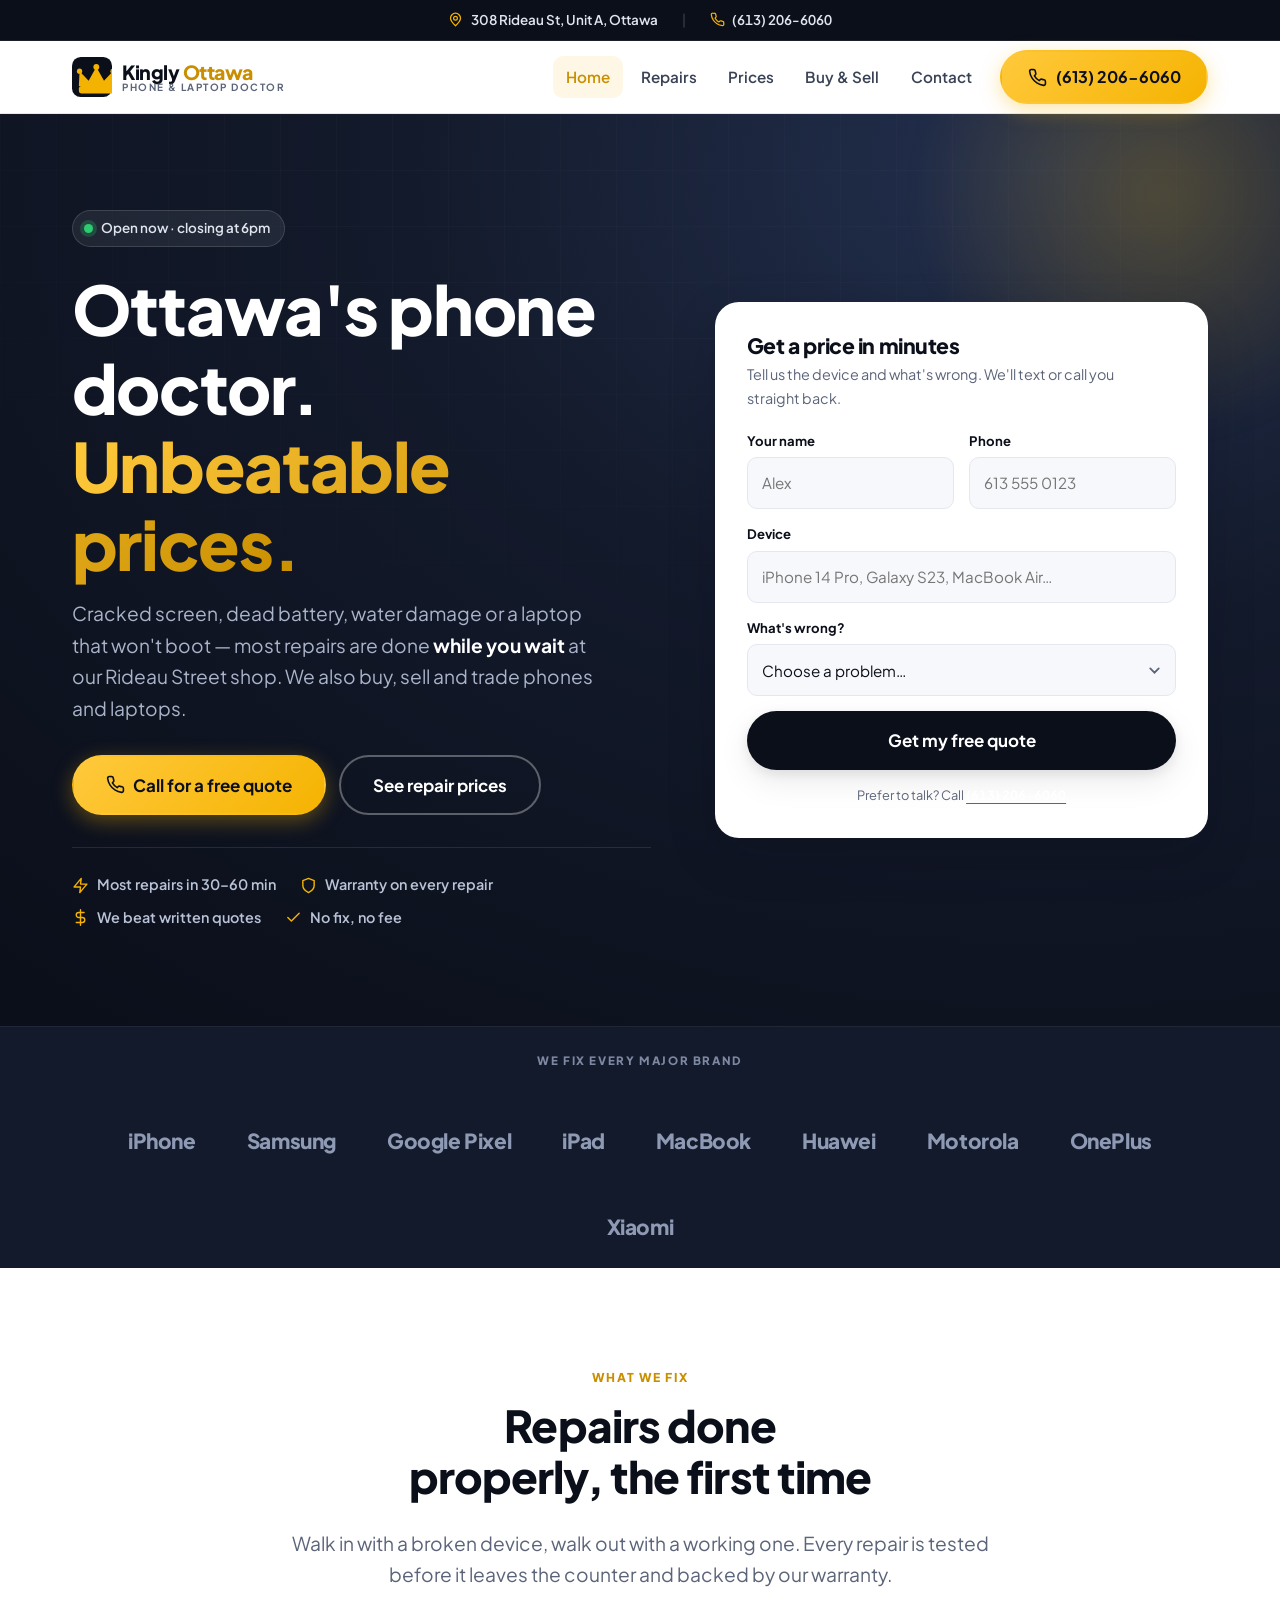
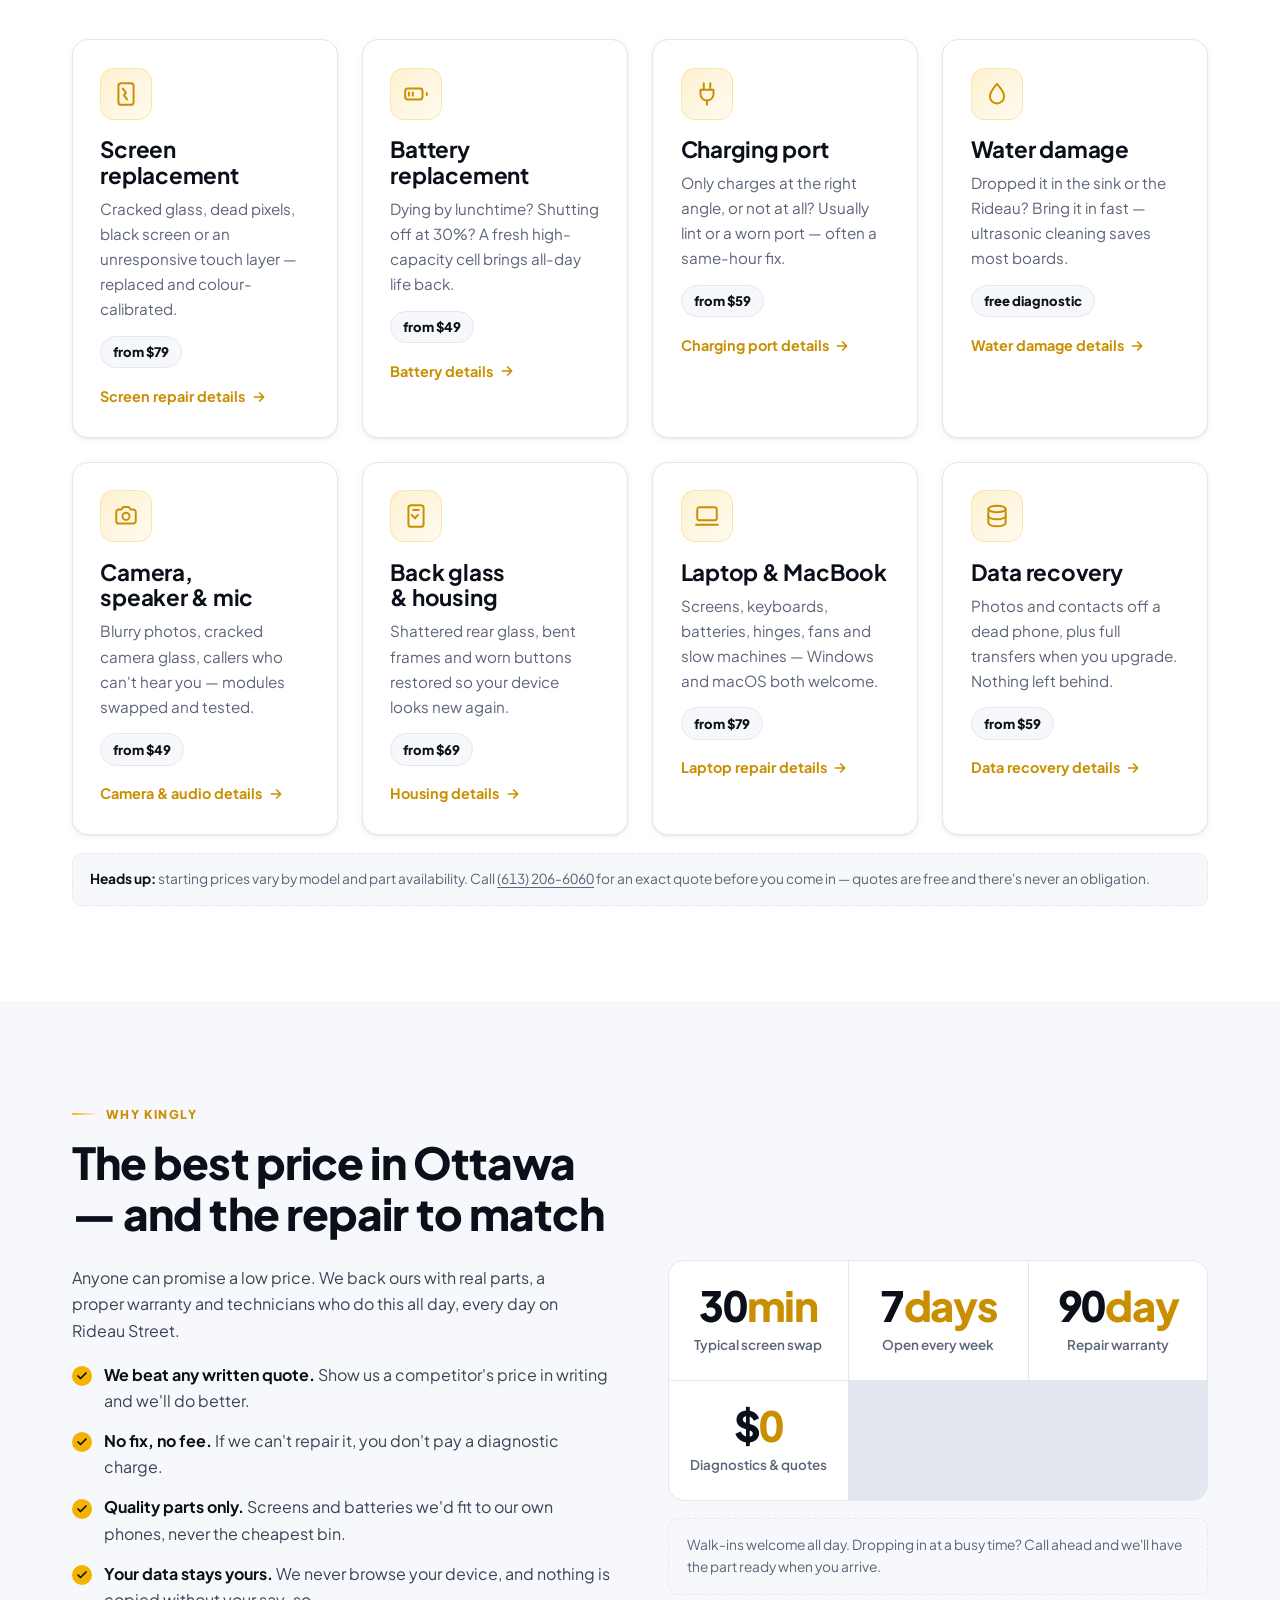
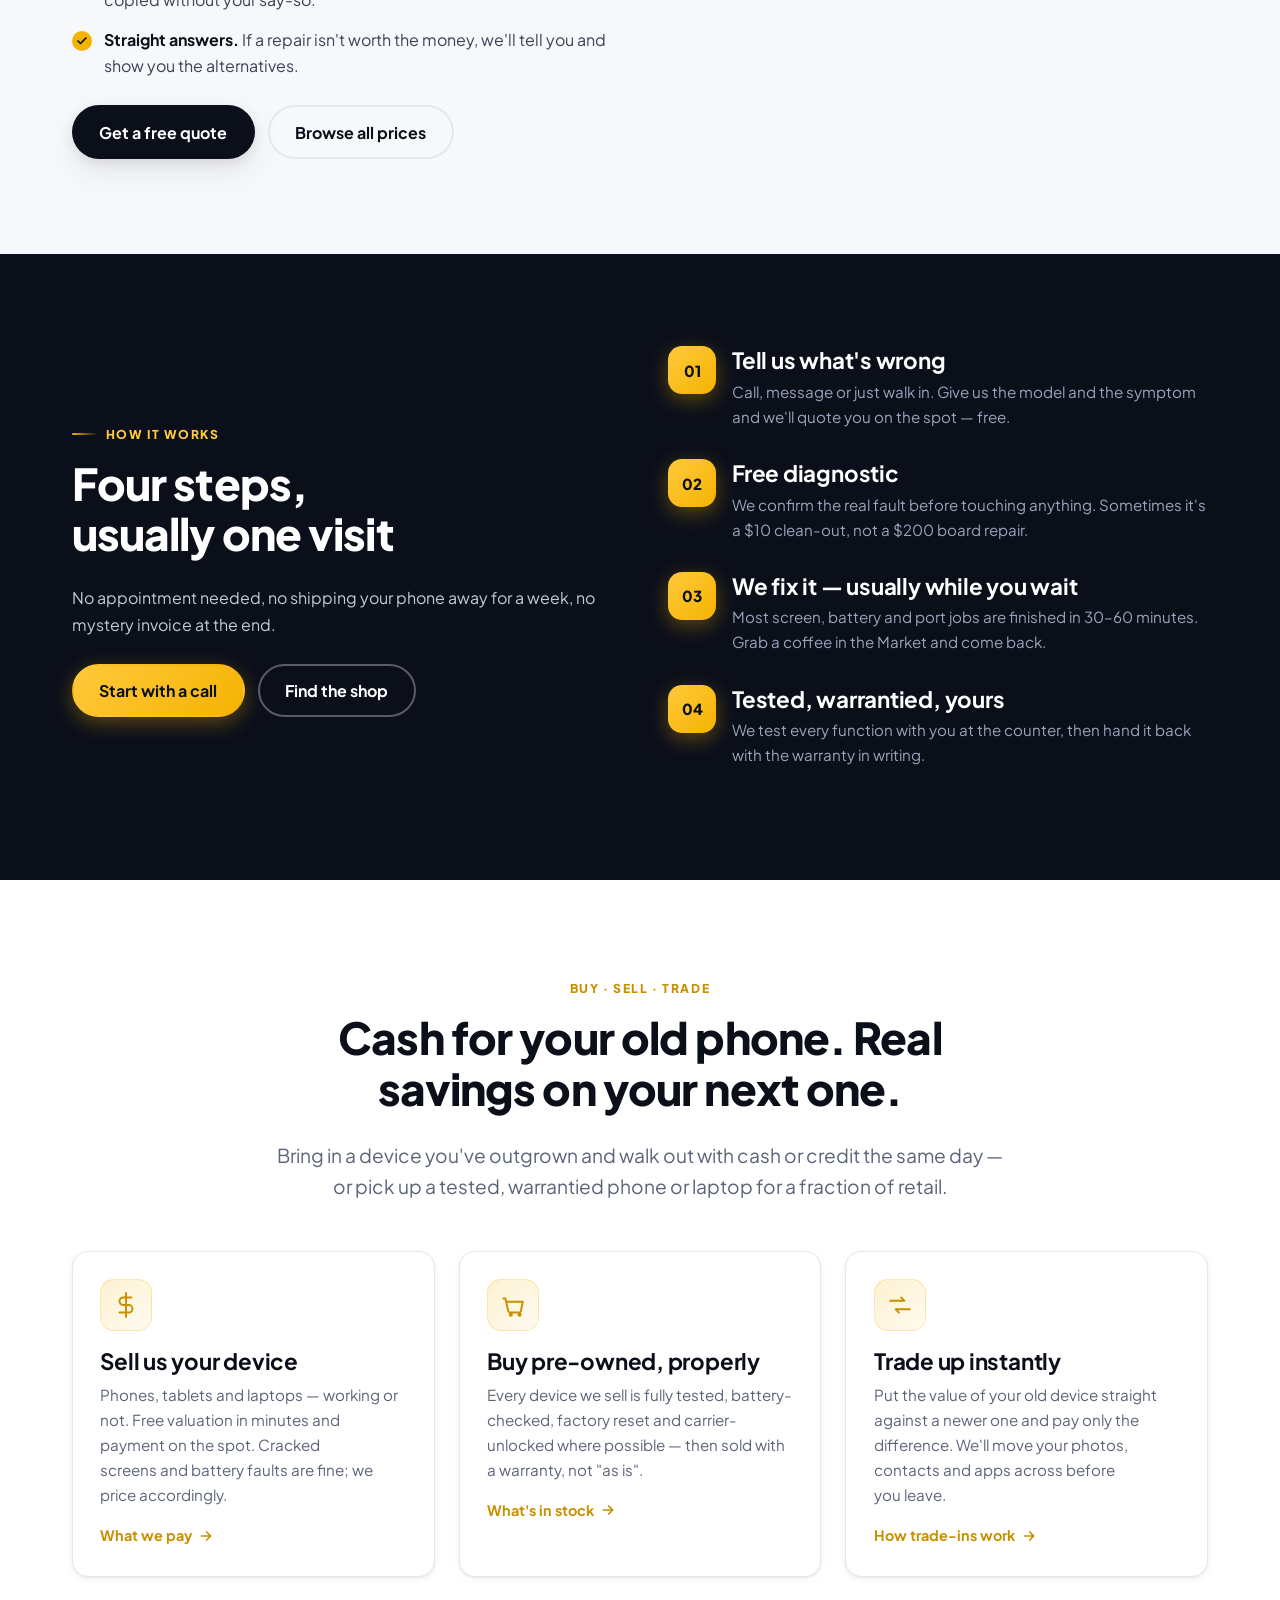
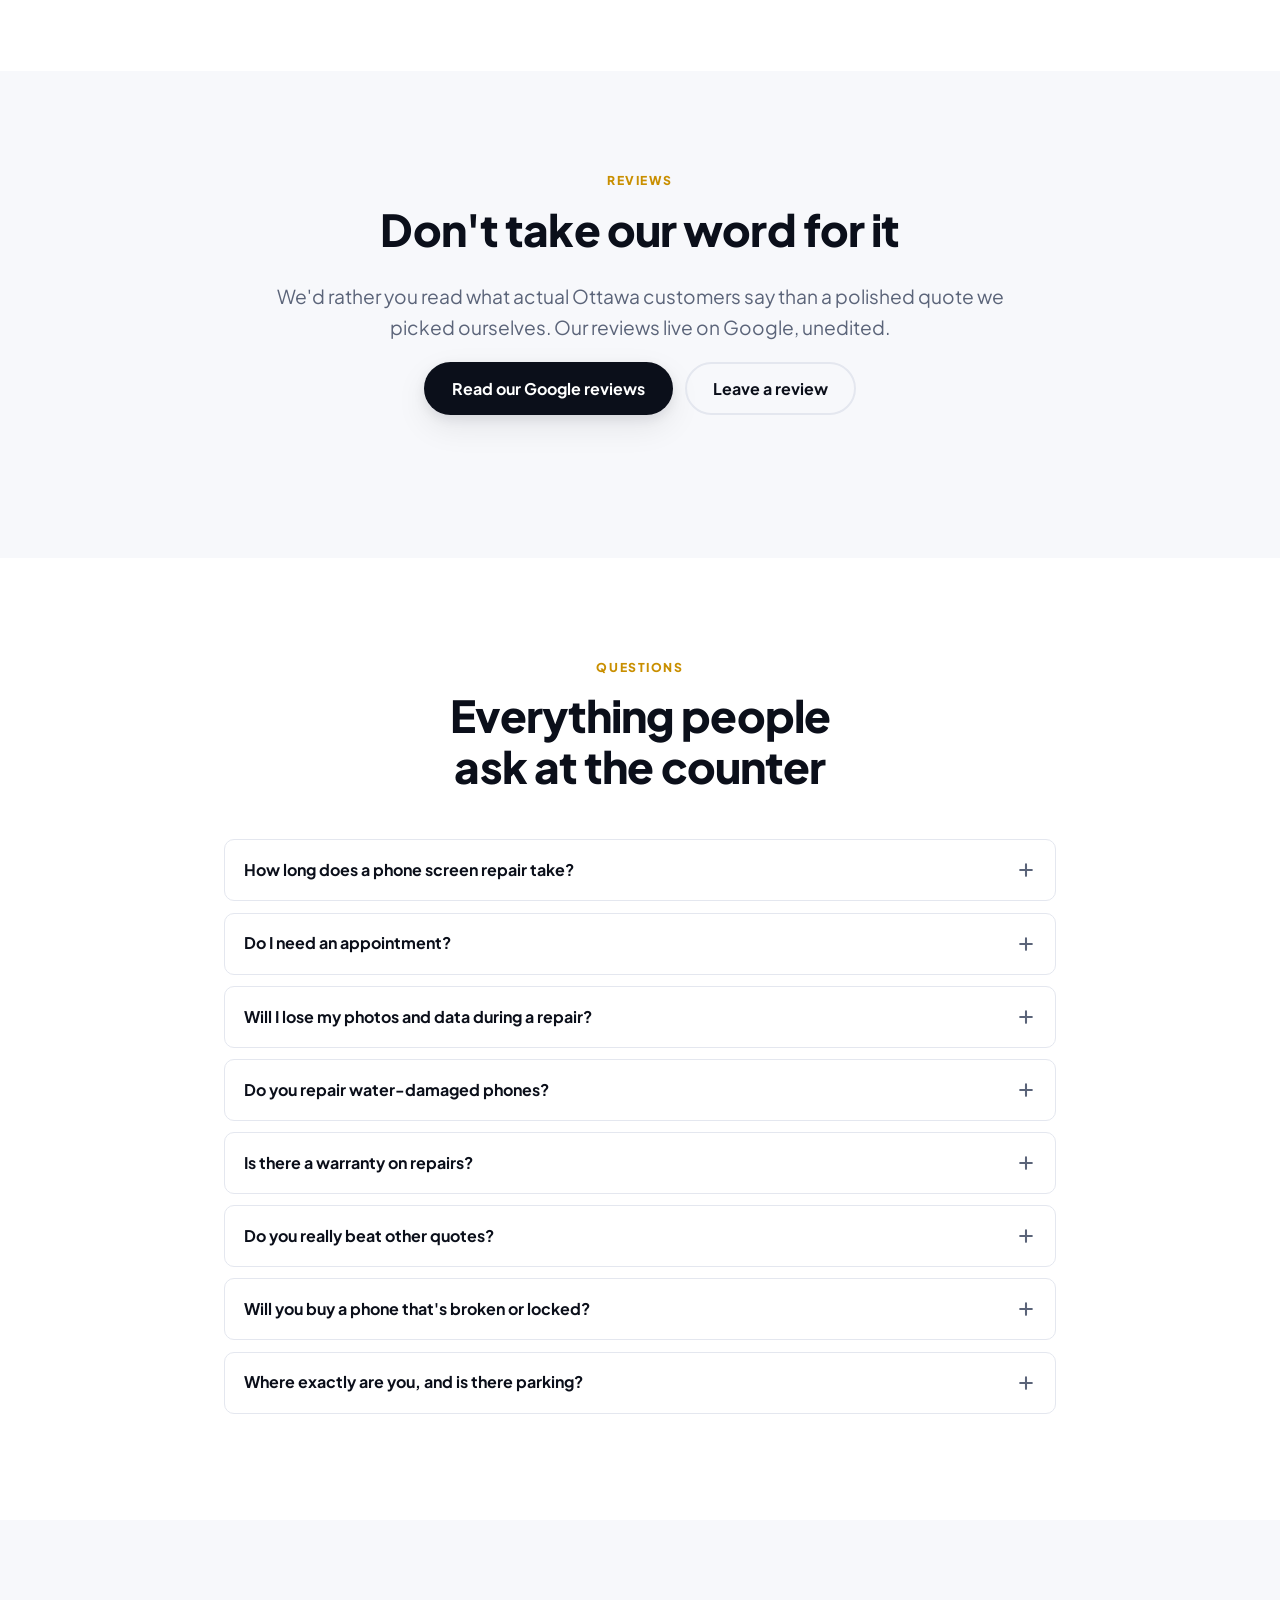
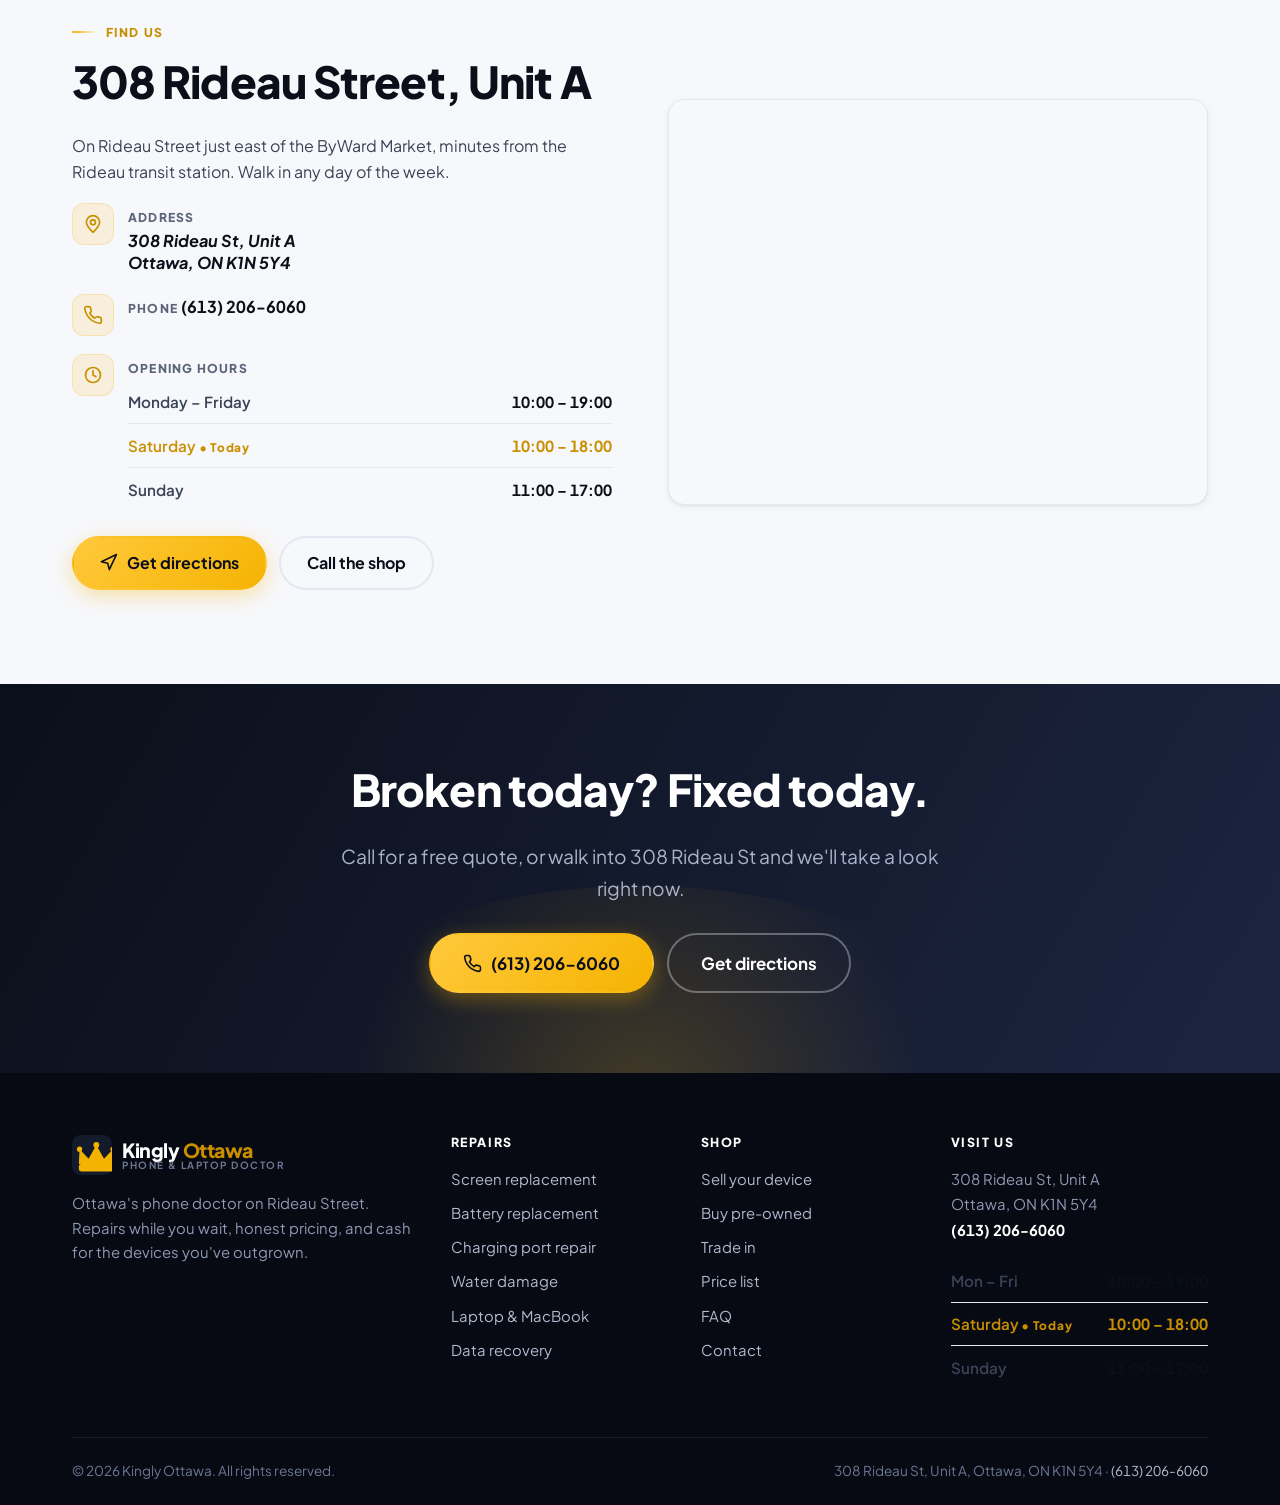
==== index.html @ 23a50e62 "Build Kingly Ottawa repair-shop website Static, mobile-first marketing site for the phone/laptop rep" ====
<!DOCTYPE html>
<html lang="en-CA">
<head>
<meta charset="utf-8">
<meta name="viewport" content="width=device-width, initial-scale=1, viewport-fit=cover">

<title>Phone Repair Ottawa | Kingly Ottawa — Rideau St Phone Doctor</title>
<meta name="description" content="Ottawa's phone doctor on Rideau St. Cracked screens, batteries, charging ports, water damage and laptop repair, most done while you wait. Call (613) 206-6060.">
<link rel="canonical" href="https://kinglyottawa.com/">

<meta name="theme-color" content="#0b0f1a">
<meta name="format-detection" content="telephone=yes">
<meta name="apple-mobile-web-app-title" content="Kingly">
<meta name="robots" content="index, follow, max-image-preview:large">

<!-- Local relevance signals -->
<meta name="geo.region" content="CA-ON">
<meta name="geo.placename" content="Ottawa">

<!-- Social sharing -->
<meta property="og:type" content="business.business">
<meta property="og:site_name" content="Kingly Ottawa">
<meta property="og:locale" content="en_CA">
<meta property="og:title" content="Kingly Ottawa — Phone &amp; Laptop Repair on Rideau St">
<meta property="og:description" content="Cracked screens, dead batteries, water damage and laptop repair — most done while you wait. We also buy, sell and trade. Call (613) 206-6060.">
<meta property="og:url" content="https://kinglyottawa.com/">
<meta property="og:image" content="https://kinglyottawa.com/assets/img/og-cover.jpg">
<meta property="og:image:width" content="1200">
<meta property="og:image:height" content="630">
<meta property="og:image:alt" content="Kingly Ottawa — phone, tablet and laptop repair at 308 Rideau St, Ottawa.">
<meta name="twitter:card" content="summary_large_image">
<meta name="twitter:title" content="Kingly Ottawa — Phone &amp; Laptop Repair on Rideau St">
<meta name="twitter:description" content="Cracked screens, batteries, water damage, laptop repair. Buy, sell and trade. Call (613) 206-6060.">
<meta name="twitter:image" content="https://kinglyottawa.com/assets/img/og-cover.jpg">

<!-- Icons -->
<link rel="icon" href="/favicon.ico" sizes="48x48">
<link rel="icon" href="/favicon.svg" type="image/svg+xml">
<link rel="apple-touch-icon" href="/assets/img/apple-touch-icon.png">
<link rel="manifest" href="/site.webmanifest">

<!-- Fonts: preconnect so the handshake overlaps HTML parsing -->
<link rel="preconnect" href="https://fonts.googleapis.com">
<link rel="preconnect" href="https://fonts.gstatic.com" crossorigin>
<link rel="stylesheet" href="https://fonts.googleapis.com/css2?family=Plus+Jakarta+Sans:wght@400;500;600;700;800&amp;display=swap">

<link rel="stylesheet" href="/assets/css/styles.css">
<script src="/assets/js/main.js" defer></script>

<!-- ==========================================================================
     Structured data. Google reads this to build the local "knowledge" panel,
     so the NAP (name / address / phone) here must match the footer, your
     Google Business Profile and every directory listing EXACTLY.
     ========================================================================== -->
<script type="application/ld+json">
{
  "@context": "https://schema.org",
  "@type": "MobilePhoneStore",
  "@id": "https://kinglyottawa.com/#business",
  "name": "Kingly Ottawa",
  "description": "Phone, tablet and laptop repair in Ottawa. Screen replacement, battery replacement, charging port repair, water damage treatment and data recovery. We also buy, sell and trade phones and laptops.",
  "url": "https://kinglyottawa.com/",
  "telephone": "+1-613-206-6060",
  "image": "https://kinglyottawa.com/assets/img/og-cover.jpg",
  "logo": "https://kinglyottawa.com/assets/img/icon-512.png",
  "priceRange": "$$",
  "currenciesAccepted": "CAD",
  "paymentAccepted": "Cash, Debit, Visa, Mastercard, American Express",
  "address": {
    "@type": "PostalAddress",
    "streetAddress": "308 Rideau Street, Unit A",
    "addressLocality": "Ottawa",
    "addressRegion": "ON",
    "postalCode": "K1N 5Y4",
    "addressCountry": "CA"
  },
  "geo": {
    "@type": "GeoCoordinates",
    "latitude": 45.4287,
    "longitude": -75.6857
  },
  "hasMap": "https://www.google.com/maps/search/?api=1&query=308+Rideau+St+A,+Ottawa,+ON+K1N+5Y4",
  "openingHoursSpecification": [
    { "@type": "OpeningHoursSpecification", "dayOfWeek": ["Monday","Tuesday","Wednesday","Thursday","Friday"], "opens": "10:00", "closes": "19:00" },
    { "@type": "OpeningHoursSpecification", "dayOfWeek": "Saturday", "opens": "10:00", "closes": "18:00" },
    { "@type": "OpeningHoursSpecification", "dayOfWeek": "Sunday", "opens": "11:00", "closes": "17:00" }
  ],
  "areaServed": [
    { "@type": "City", "name": "Ottawa" },
    { "@type": "City", "name": "Gatineau" },
    { "@type": "AdministrativeArea", "name": "National Capital Region" }
  ],
  "hasOfferCatalog": {
    "@type": "OfferCatalog",
    "name": "Repair services",
    "itemListElement": [
      { "@type": "Offer", "itemOffered": { "@type": "Service", "name": "Phone screen replacement" } },
      { "@type": "Offer", "itemOffered": { "@type": "Service", "name": "Phone battery replacement" } },
      { "@type": "Offer", "itemOffered": { "@type": "Service", "name": "Charging port repair" } },
      { "@type": "Offer", "itemOffered": { "@type": "Service", "name": "Water damage treatment" } },
      { "@type": "Offer", "itemOffered": { "@type": "Service", "name": "Laptop repair" } },
      { "@type": "Offer", "itemOffered": { "@type": "Service", "name": "Data recovery and transfer" } },
      { "@type": "Offer", "itemOffered": { "@type": "Service", "name": "Buy, sell and trade phones and laptops" } }
    ]
  }
}
</script>
<script type="application/ld+json">
{
  "@context": "https://schema.org",
  "@type": "WebSite",
  "@id": "https://kinglyottawa.com/#website",
  "url": "https://kinglyottawa.com/",
  "name": "Kingly Ottawa",
  "publisher": { "@id": "https://kinglyottawa.com/#business" },
  "inLanguage": "en-CA"
}
</script>
</head>

<body>
<a class="skip-link" href="#main">Skip to main content</a>

<!-- ============================ Top bar ============================ -->
<div class="topbar">
  <div class="wrap">
    <span class="topbar-item">
      <svg viewBox="0 0 24 24" fill="none" stroke="currentColor" stroke-width="2" stroke-linecap="round" stroke-linejoin="round" aria-hidden="true"><path d="M20 10c0 4.4-8 12-8 12s-8-7.6-8-12a8 8 0 0 1 16 0Z"/><circle cx="12" cy="10" r="3"/></svg>
      <a href="https://www.google.com/maps/search/?api=1&amp;query=308+Rideau+St+A,+Ottawa,+ON+K1N+5Y4" target="_blank" rel="noopener">308 Rideau St, Unit A, Ottawa</a>
    </span>
    <span class="topbar-sep" aria-hidden="true">|</span>
    <span class="topbar-item">
      <svg viewBox="0 0 24 24" fill="none" stroke="currentColor" stroke-width="2" stroke-linecap="round" stroke-linejoin="round" aria-hidden="true"><path d="M22 16.9v3a2 2 0 0 1-2.2 2 19.8 19.8 0 0 1-8.6-3.1 19.5 19.5 0 0 1-6-6A19.8 19.8 0 0 1 2.1 4.2 2 2 0 0 1 4.1 2h3a2 2 0 0 1 2 1.7c.1 1 .4 1.9.7 2.8a2 2 0 0 1-.5 2.1L8.1 9.9a16 16 0 0 0 6 6l1.3-1.2a2 2 0 0 1 2.1-.5c.9.3 1.8.6 2.8.7a2 2 0 0 1 1.7 2Z"/></svg>
      <a class="tel" href="tel:+16132066060">(613) 206-6060</a>
    </span>
  </div>
</div>

<!-- ============================ Header ============================ -->
<header class="header">
  <div class="wrap">
    <nav class="nav" aria-label="Main">
      <a class="brand" href="/">
        <svg class="brand-mark" viewBox="0 0 64 64" aria-hidden="true">
          <rect width="64" height="64" rx="14" fill="#0b0f1a"/>
          <g fill="#f5b301" transform="translate(11 16)">
            <path d="M0 30.4 1.1 6.7 15.6 21.9 27.9 0 40.2 21.9 54.7 6.7 55.8 30.4Z"/>
            <rect x="0" y="30.4" width="55.8" height="11.8" rx="3.8"/>
            <circle cx="1.1" cy="6.7" r="4.2"/><circle cx="27.9" cy="0" r="4.7"/><circle cx="54.7" cy="6.7" r="4.2"/>
          </g>
        </svg>
        <span class="brand-text">
          <span class="brand-name">Kingly <em>Ottawa</em></span>
          <span class="brand-sub">Phone &amp; Laptop Doctor</span>
        </span>
      </a>

      <div class="nav-links">
        <a href="/" aria-current="page">Home</a>
        <a href="/services">Repairs</a>
        <a href="/services#prices">Prices</a>
        <a href="/buy-sell">Buy &amp; Sell</a>
        <a href="/contact">Contact</a>
      </div>

      <div class="nav-cta">
        <a class="btn btn--gold" href="tel:+16132066060">
          <svg viewBox="0 0 24 24" fill="none" stroke="currentColor" stroke-width="2" stroke-linecap="round" stroke-linejoin="round" aria-hidden="true"><path d="M22 16.9v3a2 2 0 0 1-2.2 2 19.8 19.8 0 0 1-8.6-3.1 19.5 19.5 0 0 1-6-6A19.8 19.8 0 0 1 2.1 4.2 2 2 0 0 1 4.1 2h3a2 2 0 0 1 2 1.7c.1 1 .4 1.9.7 2.8a2 2 0 0 1-.5 2.1L8.1 9.9a16 16 0 0 0 6 6l1.3-1.2a2 2 0 0 1 2.1-.5c.9.3 1.8.6 2.8.7a2 2 0 0 1 1.7 2Z"/></svg>
          (613) 206-6060
        </a>
      </div>

      <button class="nav-toggle" type="button" aria-expanded="false" aria-controls="mobile-menu" aria-label="Open menu">
        <svg class="icon-open" viewBox="0 0 24 24" fill="none" stroke="currentColor" stroke-width="2" stroke-linecap="round" aria-hidden="true"><path d="M4 6h16M4 12h16M4 18h16"/></svg>
        <svg class="icon-close" viewBox="0 0 24 24" fill="none" stroke="currentColor" stroke-width="2" stroke-linecap="round" aria-hidden="true"><path d="M18 6 6 18M6 6l12 12"/></svg>
      </button>
    </nav>
  </div>

  <div class="mobile-menu" id="mobile-menu">
    <a class="m-link" href="/" aria-current="page">Home</a>
    <a class="m-link" href="/services">Repairs</a>
    <a class="m-link" href="/services#prices">Prices</a>
    <a class="m-link" href="/buy-sell">Buy &amp; Sell</a>
    <a class="m-link" href="/contact">Contact</a>
    <a class="btn btn--gold btn--block" href="tel:+16132066060">
      <svg viewBox="0 0 24 24" fill="none" stroke="currentColor" stroke-width="2" stroke-linecap="round" stroke-linejoin="round" aria-hidden="true"><path d="M22 16.9v3a2 2 0 0 1-2.2 2 19.8 19.8 0 0 1-8.6-3.1 19.5 19.5 0 0 1-6-6A19.8 19.8 0 0 1 2.1 4.2 2 2 0 0 1 4.1 2h3a2 2 0 0 1 2 1.7c.1 1 .4 1.9.7 2.8a2 2 0 0 1-.5 2.1L8.1 9.9a16 16 0 0 0 6 6l1.3-1.2a2 2 0 0 1 2.1-.5c.9.3 1.8.6 2.8.7a2 2 0 0 1 1.7 2Z"/></svg>
      Call (613) 206-6060
    </a>
  </div>
</header>

<main id="main">

<!-- ============================ Hero ============================ -->
<section class="hero">
  <div class="wrap hero-grid">
    <div>
      <p class="badge-open" data-open-status>
        <span class="dot" aria-hidden="true"></span>
        <span class="status-text">Open 7 days &middot; 308 Rideau St</span>
      </p>

      <h1>Ottawa's phone doctor.<br><span class="accent">Unbeatable prices.</span></h1>

      <p class="hero-lead">
        Cracked screen, dead battery, water damage or a laptop that won't boot &mdash;
        most repairs are done <strong>while you wait</strong> at our Rideau Street shop.
        We also buy, sell and trade phones and laptops.
      </p>

      <div class="btn-row">
        <a class="btn btn--gold btn--lg" href="tel:+16132066060">
          <svg viewBox="0 0 24 24" fill="none" stroke="currentColor" stroke-width="2" stroke-linecap="round" stroke-linejoin="round" aria-hidden="true"><path d="M22 16.9v3a2 2 0 0 1-2.2 2 19.8 19.8 0 0 1-8.6-3.1 19.5 19.5 0 0 1-6-6A19.8 19.8 0 0 1 2.1 4.2 2 2 0 0 1 4.1 2h3a2 2 0 0 1 2 1.7c.1 1 .4 1.9.7 2.8a2 2 0 0 1-.5 2.1L8.1 9.9a16 16 0 0 0 6 6l1.3-1.2a2 2 0 0 1 2.1-.5c.9.3 1.8.6 2.8.7a2 2 0 0 1 1.7 2Z"/></svg>
          Call for a free quote
        </a>
        <a class="btn btn--ghost btn--lg" href="/services#prices">See repair prices</a>
      </div>

      <ul class="hero-trust">
        <li><svg viewBox="0 0 24 24" fill="none" stroke="currentColor" stroke-width="2" stroke-linecap="round" stroke-linejoin="round" aria-hidden="true"><path d="M13 2 3 14h9l-1 8 10-12h-9l1-8Z"/></svg>Most repairs in 30&ndash;60 min</li>
        <li><svg viewBox="0 0 24 24" fill="none" stroke="currentColor" stroke-width="2" stroke-linecap="round" stroke-linejoin="round" aria-hidden="true"><path d="M12 22s8-4 8-10V5l-8-3-8 3v7c0 6 8 10 8 10Z"/></svg>Warranty on every repair</li>
        <li><svg viewBox="0 0 24 24" fill="none" stroke="currentColor" stroke-width="2" stroke-linecap="round" stroke-linejoin="round" aria-hidden="true"><path d="M12 1v22M17 5H9.5a3.5 3.5 0 0 0 0 7h5a3.5 3.5 0 0 1 0 7H6"/></svg>We beat written quotes</li>
        <li><svg viewBox="0 0 24 24" fill="none" stroke="currentColor" stroke-width="2" stroke-linecap="round" stroke-linejoin="round" aria-hidden="true"><path d="M20 6 9 17l-5-5"/></svg>No fix, no fee</li>
      </ul>
    </div>

    <!-- Quote form. Secondary to the phone CTA on purpose: most visitors
         with a broken phone want to call, not type. -->
    <div class="quote-card">
      <h2>Get a price in minutes</h2>
      <p class="qc-sub">Tell us the device and what's wrong. We'll text or call you straight back.</p>

      <form data-ajax action="https://formspree.io/f/YOUR_FORM_ID" method="post">
        <div class="field-row">
          <div class="field">
            <label for="q-name">Your name</label>
            <input id="q-name" name="name" type="text" autocomplete="name" required placeholder="Alex">
          </div>
          <div class="field">
            <label for="q-phone">Phone</label>
            <input id="q-phone" name="phone" type="tel" autocomplete="tel" inputmode="tel" required placeholder="613 555 0123">
          </div>
        </div>

        <div class="field">
          <label for="q-device">Device</label>
          <input id="q-device" name="device" type="text" required placeholder="iPhone 14 Pro, Galaxy S23, MacBook Air…">
        </div>

        <div class="field">
          <label for="q-issue">What's wrong?</label>
          <select id="q-issue" name="issue" required>
            <option value="">Choose a problem…</option>
            <option>Cracked or broken screen</option>
            <option>Battery drains fast / won't hold charge</option>
            <option>Won't charge / loose charging port</option>
            <option>Water or liquid damage</option>
            <option>Camera, speaker or microphone</option>
            <option>Back glass or housing</option>
            <option>Laptop repair</option>
            <option>Data recovery or transfer</option>
            <option>I want to sell or trade a device</option>
            <option>Something else</option>
          </select>
        </div>

        <button class="btn btn--ink btn--block btn--lg" type="submit">Get my free quote</button>
        <p class="form-status" role="status" aria-live="polite"></p>
        <p class="form-note">Prefer to talk? Call <a class="tel" href="tel:+16132066060"><strong>(613)&nbsp;206-6060</strong></a></p>
      </form>
    </div>
  </div>
</section>

<!-- ============================ Brands ============================ -->
<section class="brands" aria-label="Brands we repair">
  <div class="wrap brands-inner">
    <span class="brands-label">We fix every major brand</span>
    <span class="b-item">iPhone</span>
    <span class="b-item">Samsung</span>
    <span class="b-item">Google Pixel</span>
    <span class="b-item">iPad</span>
    <span class="b-item">MacBook</span>
    <span class="b-item">Huawei</span>
    <span class="b-item">Motorola</span>
    <span class="b-item">OnePlus</span>
    <span class="b-item">Xiaomi</span>
  </div>
</section>

<!-- ============================ Services ============================ -->
<!-- ==========================================================================
     ⚠️  PLACEHOLDER PRICES — READ BEFORE YOU GO LIVE
     Every "from $…" figure below is a stand-in so you can see the layout.
     Replace each one with your real starting price, or delete the
     <span class="card-price"> element entirely if you'd rather quote by phone.
     The same applies to the full price table on /services.
     ========================================================================== -->
<section class="section" id="services">
  <div class="wrap">
    <div class="sec-head sec-head--center">
      <span class="eyebrow">What we fix</span>
      <h2>Repairs done properly, the first time</h2>
      <p>Walk in with a broken device, walk out with a working one. Every repair is
         tested before it leaves the counter and backed by our warranty.</p>
    </div>

    <div class="grid grid--4">
      <article class="card card--link reveal">
        <span class="card-icon"><svg viewBox="0 0 24 24" fill="none" stroke="currentColor" stroke-width="1.8" stroke-linecap="round" stroke-linejoin="round" aria-hidden="true"><rect x="5" y="2" width="14" height="20" rx="2.5"/><path d="m9 7 3 4-2 2 3 4"/></svg></span>
        <h3>Screen replacement</h3>
        <p>Cracked glass, dead pixels, black screen or an unresponsive touch layer &mdash; replaced and colour-calibrated.</p>
        <p><span class="card-price">from $79</span></p>
        <a class="card-link stretch" href="/services#screens">Screen repair details
          <svg viewBox="0 0 24 24" fill="none" stroke="currentColor" stroke-width="2.5" stroke-linecap="round" stroke-linejoin="round" aria-hidden="true"><path d="M5 12h14M13 6l6 6-6 6"/></svg></a>
      </article>

      <article class="card card--link reveal">
        <span class="card-icon"><svg viewBox="0 0 24 24" fill="none" stroke="currentColor" stroke-width="1.8" stroke-linecap="round" stroke-linejoin="round" aria-hidden="true"><rect x="2" y="7" width="16" height="10" rx="2.5"/><path d="M22 11v2"/><path d="M5.5 10.5v3M9 10.5v3"/></svg></span>
        <h3>Battery replacement</h3>
        <p>Dying by lunchtime? Shutting off at 30%? A fresh high-capacity cell brings all-day life back.</p>
        <p><span class="card-price">from $49</span></p>
        <a class="card-link stretch" href="/services#battery">Battery details
          <svg viewBox="0 0 24 24" fill="none" stroke="currentColor" stroke-width="2.5" stroke-linecap="round" stroke-linejoin="round" aria-hidden="true"><path d="M5 12h14M13 6l6 6-6 6"/></svg></a>
      </article>

      <article class="card card--link reveal">
        <span class="card-icon"><svg viewBox="0 0 24 24" fill="none" stroke="currentColor" stroke-width="1.8" stroke-linecap="round" stroke-linejoin="round" aria-hidden="true"><path d="M9 2v6M15 2v6"/><path d="M6 8h12v4a6 6 0 0 1-12 0Z"/><path d="M12 18v4"/></svg></span>
        <h3>Charging port</h3>
        <p>Only charges at the right angle, or not at all? Usually lint or a worn port &mdash; often a same-hour fix.</p>
        <p><span class="card-price">from $59</span></p>
        <a class="card-link stretch" href="/services#port">Charging port details
          <svg viewBox="0 0 24 24" fill="none" stroke="currentColor" stroke-width="2.5" stroke-linecap="round" stroke-linejoin="round" aria-hidden="true"><path d="M5 12h14M13 6l6 6-6 6"/></svg></a>
      </article>

      <article class="card card--link reveal">
        <span class="card-icon"><svg viewBox="0 0 24 24" fill="none" stroke="currentColor" stroke-width="1.8" stroke-linecap="round" stroke-linejoin="round" aria-hidden="true"><path d="M12 2.7S5.5 10 5.5 14.2a6.5 6.5 0 0 0 13 0C18.5 10 12 2.7 12 2.7Z"/></svg></span>
        <h3>Water damage</h3>
        <p>Dropped it in the sink or the Rideau? Bring it in fast &mdash; ultrasonic cleaning saves most boards.</p>
        <p><span class="card-price">free diagnostic</span></p>
        <a class="card-link stretch" href="/services#water">Water damage details
          <svg viewBox="0 0 24 24" fill="none" stroke="currentColor" stroke-width="2.5" stroke-linecap="round" stroke-linejoin="round" aria-hidden="true"><path d="M5 12h14M13 6l6 6-6 6"/></svg></a>
      </article>

      <article class="card card--link reveal">
        <span class="card-icon"><svg viewBox="0 0 24 24" fill="none" stroke="currentColor" stroke-width="1.8" stroke-linecap="round" stroke-linejoin="round" aria-hidden="true"><path d="M3 8.5A2.5 2.5 0 0 1 5.5 6h1.8a1 1 0 0 0 .84-.46l.92-1.42A1 1 0 0 1 9.9 3.7h4.2a1 1 0 0 1 .84.42l.92 1.42a1 1 0 0 0 .84.46h1.8A2.5 2.5 0 0 1 21 8.5v8A2.5 2.5 0 0 1 18.5 19h-13A2.5 2.5 0 0 1 3 16.5Z"/><circle cx="12" cy="12.3" r="3.3"/></svg></span>
        <h3>Camera, speaker &amp; mic</h3>
        <p>Blurry photos, cracked camera glass, callers who can't hear you &mdash; modules swapped and tested.</p>
        <p><span class="card-price">from $49</span></p>
        <a class="card-link stretch" href="/services#camera">Camera &amp; audio details
          <svg viewBox="0 0 24 24" fill="none" stroke="currentColor" stroke-width="2.5" stroke-linecap="round" stroke-linejoin="round" aria-hidden="true"><path d="M5 12h14M13 6l6 6-6 6"/></svg></a>
      </article>

      <article class="card card--link reveal">
        <span class="card-icon"><svg viewBox="0 0 24 24" fill="none" stroke="currentColor" stroke-width="1.8" stroke-linecap="round" stroke-linejoin="round" aria-hidden="true"><rect x="5" y="2" width="14" height="20" rx="2.5"/><path d="M9.5 6.5h5M8 11l3.2 3.2M14 11l-2.2 2.2"/></svg></span>
        <h3>Back glass &amp; housing</h3>
        <p>Shattered rear glass, bent frames and worn buttons restored so your device looks new again.</p>
        <p><span class="card-price">from $69</span></p>
        <a class="card-link stretch" href="/services#housing">Housing details
          <svg viewBox="0 0 24 24" fill="none" stroke="currentColor" stroke-width="2.5" stroke-linecap="round" stroke-linejoin="round" aria-hidden="true"><path d="M5 12h14M13 6l6 6-6 6"/></svg></a>
      </article>

      <article class="card card--link reveal">
        <span class="card-icon"><svg viewBox="0 0 24 24" fill="none" stroke="currentColor" stroke-width="1.8" stroke-linecap="round" stroke-linejoin="round" aria-hidden="true"><rect x="3" y="4" width="18" height="12" rx="2"/><path d="M2 20h20"/></svg></span>
        <h3>Laptop &amp; MacBook</h3>
        <p>Screens, keyboards, batteries, hinges, fans and slow machines &mdash; Windows and macOS both welcome.</p>
        <p><span class="card-price">from $79</span></p>
        <a class="card-link stretch" href="/services#laptop">Laptop repair details
          <svg viewBox="0 0 24 24" fill="none" stroke="currentColor" stroke-width="2.5" stroke-linecap="round" stroke-linejoin="round" aria-hidden="true"><path d="M5 12h14M13 6l6 6-6 6"/></svg></a>
      </article>

      <article class="card card--link reveal">
        <span class="card-icon"><svg viewBox="0 0 24 24" fill="none" stroke="currentColor" stroke-width="1.8" stroke-linecap="round" stroke-linejoin="round" aria-hidden="true"><ellipse cx="12" cy="5.5" rx="8" ry="3"/><path d="M4 5.5v13c0 1.7 3.6 3 8 3s8-1.3 8-3v-13"/><path d="M4 12c0 1.7 3.6 3 8 3s8-1.3 8-3"/></svg></span>
        <h3>Data recovery</h3>
        <p>Photos and contacts off a dead phone, plus full transfers when you upgrade. Nothing left behind.</p>
        <p><span class="card-price">from $59</span></p>
        <a class="card-link stretch" href="/services#data">Data recovery details
          <svg viewBox="0 0 24 24" fill="none" stroke="currentColor" stroke-width="2.5" stroke-linecap="round" stroke-linejoin="round" aria-hidden="true"><path d="M5 12h14M13 6l6 6-6 6"/></svg></a>
      </article>
    </div>

    <p class="price-disclaimer">
      <strong>Heads up:</strong> starting prices vary by model and part availability.
      Call <a class="tel" href="tel:+16132066060">(613) 206-6060</a> for an exact quote before you come in &mdash;
      quotes are free and there's never an obligation.
    </p>
  </div>
</section>

<!-- ============================ Why us ============================ -->
<section class="section section--tint">
  <div class="wrap split">
    <div>
      <span class="eyebrow">Why Kingly</span>
      <h2>The best price in Ottawa &mdash; and the repair to match</h2>
      <p>Anyone can promise a low price. We back ours with real parts, a proper
         warranty and technicians who do this all day, every day on Rideau Street.</p>

      <ul class="check-list">
        <li><strong>We beat any written quote.</strong> Show us a competitor's price in writing and we'll do better.</li>
        <li><strong>No fix, no fee.</strong> If we can't repair it, you don't pay a diagnostic charge.</li>
        <li><strong>Quality parts only.</strong> Screens and batteries we'd fit to our own phones, never the cheapest bin.</li>
        <li><strong>Your data stays yours.</strong> We never browse your device, and nothing is copied without your say-so.</li>
        <li><strong>Straight answers.</strong> If a repair isn't worth the money, we'll tell you and show you the alternatives.</li>
      </ul>

      <div class="btn-row">
        <a class="btn btn--ink" href="tel:+16132066060">Get a free quote</a>
        <a class="btn btn--outline" href="/services#prices">Browse all prices</a>
      </div>
    </div>

    <div>
      <div class="stat-grid reveal">
        <div class="stat">
          <span class="stat-num">30<span class="unit">min</span></span>
          <span class="stat-label">Typical screen swap</span>
        </div>
        <div class="stat">
          <span class="stat-num">7<span class="unit">days</span></span>
          <span class="stat-label">Open every week</span>
        </div>
        <div class="stat">
          <span class="stat-num">90<span class="unit">day</span></span>
          <span class="stat-label">Repair warranty</span>
        </div>
        <div class="stat">
          <span class="stat-num">$<span class="unit">0</span></span>
          <span class="stat-label">Diagnostics &amp; quotes</span>
        </div>
      </div>

      <p class="price-disclaimer" style="margin-top:1.1rem">
        Walk-ins welcome all day. Dropping in at a busy time? Call ahead and we'll
        have the part ready when you arrive.
      </p>
    </div>
  </div>
</section>

<!-- ============================ Process ============================ -->
<section class="section section--ink">
  <div class="wrap split">
    <div>
      <span class="eyebrow">How it works</span>
      <h2>Four steps, usually one visit</h2>
      <p>No appointment needed, no shipping your phone away for a week, no mystery
         invoice at the end.</p>
      <div class="btn-row" style="margin-top:1.6rem">
        <a class="btn btn--gold" href="tel:+16132066060">Start with a call</a>
        <a class="btn btn--ghost" href="/contact">Find the shop</a>
      </div>
    </div>

    <ol class="steps">
      <li class="step reveal">
        <h3>Tell us what's wrong</h3>
        <p>Call, message or just walk in. Give us the model and the symptom and we'll quote you on the spot &mdash; free.</p>
      </li>
      <li class="step reveal">
        <h3>Free diagnostic</h3>
        <p>We confirm the real fault before touching anything. Sometimes it's a $10 clean-out, not a $200 board repair.</p>
      </li>
      <li class="step reveal">
        <h3>We fix it &mdash; usually while you wait</h3>
        <p>Most screen, battery and port jobs are finished in 30&ndash;60 minutes. Grab a coffee in the Market and come back.</p>
      </li>
      <li class="step reveal">
        <h3>Tested, warrantied, yours</h3>
        <p>We test every function with you at the counter, then hand it back with the warranty in writing.</p>
      </li>
    </ol>
  </div>
</section>

<!-- ============================ Buy / sell ============================ -->
<section class="section" id="buy-sell">
  <div class="wrap">
    <div class="sec-head sec-head--center">
      <span class="eyebrow">Buy &middot; Sell &middot; Trade</span>
      <h2>Cash for your old phone. Real savings on your next one.</h2>
      <p>Bring in a device you've outgrown and walk out with cash or credit the same
         day &mdash; or pick up a tested, warrantied phone or laptop for a fraction of retail.</p>
    </div>

    <div class="grid grid--3">
      <article class="card reveal">
        <span class="card-icon"><svg viewBox="0 0 24 24" fill="none" stroke="currentColor" stroke-width="1.8" stroke-linecap="round" stroke-linejoin="round" aria-hidden="true"><path d="M12 1v22M17 5H9.5a3.5 3.5 0 0 0 0 7h5a3.5 3.5 0 0 1 0 7H6"/></svg></span>
        <h3>Sell us your device</h3>
        <p>Phones, tablets and laptops &mdash; working or not. Free valuation in minutes and
           payment on the spot. Cracked screens and battery faults are fine; we price accordingly.</p>
        <a class="card-link" href="/buy-sell#sell">What we pay
          <svg viewBox="0 0 24 24" fill="none" stroke="currentColor" stroke-width="2.5" stroke-linecap="round" stroke-linejoin="round" aria-hidden="true"><path d="M5 12h14M13 6l6 6-6 6"/></svg></a>
      </article>

      <article class="card reveal">
        <span class="card-icon"><svg viewBox="0 0 24 24" fill="none" stroke="currentColor" stroke-width="1.8" stroke-linecap="round" stroke-linejoin="round" aria-hidden="true"><path d="M3 6h2l2.6 11.4a2 2 0 0 0 2 1.6h7.7a2 2 0 0 0 2-1.5L21 9H6"/><circle cx="10" cy="21" r="1"/><circle cx="18" cy="21" r="1"/></svg></span>
        <h3>Buy pre-owned, properly</h3>
        <p>Every device we sell is fully tested, battery-checked, factory reset and
           carrier-unlocked where possible &mdash; then sold with a warranty, not "as is".</p>
        <a class="card-link" href="/buy-sell#buy">What's in stock
          <svg viewBox="0 0 24 24" fill="none" stroke="currentColor" stroke-width="2.5" stroke-linecap="round" stroke-linejoin="round" aria-hidden="true"><path d="M5 12h14M13 6l6 6-6 6"/></svg></a>
      </article>

      <article class="card reveal">
        <span class="card-icon"><svg viewBox="0 0 24 24" fill="none" stroke="currentColor" stroke-width="1.8" stroke-linecap="round" stroke-linejoin="round" aria-hidden="true"><path d="M3 8h13l-3-3M21 16H8l3 3"/></svg></span>
        <h3>Trade up instantly</h3>
        <p>Put the value of your old device straight against a newer one and pay only
           the difference. We'll move your photos, contacts and apps across before you leave.</p>
        <a class="card-link" href="/buy-sell#trade">How trade-ins work
          <svg viewBox="0 0 24 24" fill="none" stroke="currentColor" stroke-width="2.5" stroke-linecap="round" stroke-linejoin="round" aria-hidden="true"><path d="M5 12h14M13 6l6 6-6 6"/></svg></a>
      </article>
    </div>
  </div>
</section>

<!-- ============================ Reviews ============================ -->
<!-- ==========================================================================
     ⚠️  NO TESTIMONIALS ARE HARD-CODED HERE, ON PURPOSE.
     Inventing customer quotes would be dishonest and breaches Google's and
     the Competition Bureau's rules on fake reviews. This section points at
     your real Google reviews instead.

     To feature genuine quotes, copy a real review from your Google Business
     Profile into the template below, uncomment it, and repeat per review.
     Only use reviews customers actually wrote.

     <figure class="review reveal">
       <div class="stars" role="img" aria-label="5 out of 5 stars">
         <svg viewBox="0 0 24 24" fill="currentColor" aria-hidden="true"><path d="m12 2 3.1 6.3 6.9 1-5 4.9 1.2 6.8L12 17.8 5.8 21l1.2-6.8-5-4.9 6.9-1Z"/></svg>
         … repeat the star svg five times …
       </div>
       <blockquote>Paste the customer's exact words here.</blockquote>
       <figcaption>
         <span class="avatar" aria-hidden="true">JD</span>
         <span><span class="rev-name">Their name</span><br><span class="rev-meta">Google review · Month Year</span></span>
       </figcaption>
     </figure>
     ========================================================================== -->
<section class="section section--tint" id="reviews">
  <div class="wrap">
    <div class="sec-head sec-head--center">
      <span class="eyebrow">Reviews</span>
      <h2>Don't take our word for it</h2>
      <p>We'd rather you read what actual Ottawa customers say than a polished quote
         we picked ourselves. Our reviews live on Google, unedited.</p>
      <div class="btn-row">
        <!-- TODO: swap both links for your Google Business Profile review URLs (see README). -->
        <a class="btn btn--ink" href="https://www.google.com/maps/search/?api=1&amp;query=Kingly+Ottawa+308+Rideau+St+Ottawa" target="_blank" rel="noopener">
          Read our Google reviews
        </a>
        <a class="btn btn--outline" href="https://www.google.com/maps/search/?api=1&amp;query=Kingly+Ottawa+308+Rideau+St+Ottawa" target="_blank" rel="noopener">
          Leave a review
        </a>
      </div>
    </div>
  </div>
</section>

<!-- ============================ FAQ ============================ -->
<section class="section" id="faq">
  <div class="wrap">
    <div class="sec-head sec-head--center">
      <span class="eyebrow">Questions</span>
      <h2>Everything people ask at the counter</h2>
    </div>

    <div class="faq">
      <details>
        <summary>How long does a phone screen repair take?</summary>
        <div class="faq-body">Most screen replacements are finished in 30 to 60 minutes while you wait,
          as long as we have your model's part in stock. Call ahead with your exact model and we'll
          confirm stock and set the part aside for you.</div>
      </details>

      <details>
        <summary>Do I need an appointment?</summary>
        <div class="faq-body">No &mdash; walk in any day we're open. Calling first is still worth it at busy
          times so we can check the part is on the shelf and give you a realistic wait.</div>
      </details>

      <details>
        <summary>Will I lose my photos and data during a repair?</summary>
        <div class="faq-body">Standard repairs like screens, batteries and charging ports don't touch your
          storage, so your data stays exactly as it was. We still recommend backing up before any repair,
          and for water damage or a device that won't power on we'll always talk you through the risk first.
          We never browse your device, and nothing is copied without your permission.</div>
      </details>

      <details>
        <summary>Do you repair water-damaged phones?</summary>
        <div class="faq-body">Yes, and the sooner the better. Power the device off, don't charge it, and bring
          it straight in &mdash; rice does nothing but waste hours. We open it up, ultrasonically clean the board
          and treat the corrosion. The diagnostic is free, and we tell you honestly whether it's worth repairing.</div>
      </details>

      <details>
        <summary>Is there a warranty on repairs?</summary>
        <div class="faq-body">Every repair is covered for 90 days on both the part and the workmanship. If
          something related to our work goes wrong in that window, bring it back and we'll put it right at no
          charge. Accidental damage and liquid exposure after the repair aren't covered.</div>
      </details>

      <details>
        <summary>Do you really beat other quotes?</summary>
        <div class="faq-body">Show us a written quote from another Ottawa shop for the same repair with
          comparable parts and we'll beat it. That's the whole idea behind "unbeatable prices" &mdash; we'd rather
          earn your business than watch you walk down the street.</div>
      </details>

      <details>
        <summary>Will you buy a phone that's broken or locked?</summary>
        <div class="faq-body">We buy phones, tablets and laptops in almost any condition, working or not, and
          price them accordingly. The one thing we can't take is a device still locked to someone else's
          account &mdash; please remove iCloud or Google account locks and bring proof of ownership.</div>
      </details>

      <details>
        <summary>Where exactly are you, and is there parking?</summary>
        <div class="faq-body">We're at 308 Rideau Street, Unit A, a short walk east of the ByWard Market and
          steps from the Rideau transit station. There's metered street parking on Rideau and paid lots nearby.</div>
      </details>
    </div>
  </div>
</section>

<!-- FAQ structured data. Must mirror the visible questions above word for word. -->
<script type="application/ld+json">
{
  "@context": "https://schema.org",
  "@type": "FAQPage",
  "mainEntity": [
    { "@type": "Question", "name": "How long does a phone screen repair take?", "acceptedAnswer": { "@type": "Answer", "text": "Most screen replacements are finished in 30 to 60 minutes while you wait, as long as we have your model's part in stock. Call ahead with your exact model and we'll confirm stock and set the part aside for you." } },
    { "@type": "Question", "name": "Do I need an appointment?", "acceptedAnswer": { "@type": "Answer", "text": "No — walk in any day we're open. Calling first is still worth it at busy times so we can check the part is on the shelf and give you a realistic wait." } },
    { "@type": "Question", "name": "Will I lose my photos and data during a repair?", "acceptedAnswer": { "@type": "Answer", "text": "Standard repairs like screens, batteries and charging ports don't touch your storage, so your data stays exactly as it was. We still recommend backing up before any repair, and for water damage or a device that won't power on we'll always talk you through the risk first. We never browse your device, and nothing is copied without your permission." } },
    { "@type": "Question", "name": "Do you repair water-damaged phones?", "acceptedAnswer": { "@type": "Answer", "text": "Yes, and the sooner the better. Power the device off, don't charge it, and bring it straight in — rice does nothing but waste hours. We open it up, ultrasonically clean the board and treat the corrosion. The diagnostic is free, and we tell you honestly whether it's worth repairing." } },
    { "@type": "Question", "name": "Is there a warranty on repairs?", "acceptedAnswer": { "@type": "Answer", "text": "Every repair is covered for 90 days on both the part and the workmanship. If something related to our work goes wrong in that window, bring it back and we'll put it right at no charge. Accidental damage and liquid exposure after the repair aren't covered." } },
    { "@type": "Question", "name": "Do you really beat other quotes?", "acceptedAnswer": { "@type": "Answer", "text": "Show us a written quote from another Ottawa shop for the same repair with comparable parts and we'll beat it. That's the whole idea behind unbeatable prices — we'd rather earn your business than watch you walk down the street." } },
    { "@type": "Question", "name": "Will you buy a phone that's broken or locked?", "acceptedAnswer": { "@type": "Answer", "text": "We buy phones, tablets and laptops in almost any condition, working or not, and price them accordingly. The one thing we can't take is a device still locked to someone else's account — please remove iCloud or Google account locks and bring proof of ownership." } },
    { "@type": "Question", "name": "Where exactly are you, and is there parking?", "acceptedAnswer": { "@type": "Answer", "text": "We're at 308 Rideau Street, Unit A, a short walk east of the ByWard Market and steps from the Rideau transit station. There's metered street parking on Rideau and paid lots nearby." } }
  ]
}
</script>

<!-- ============================ Location ============================ -->
<section class="section section--tint" id="location">
  <div class="wrap split">
    <div>
      <span class="eyebrow">Find us</span>
      <h2>308 Rideau Street, Unit A</h2>
      <p>On Rideau Street just east of the ByWard Market, minutes from the Rideau
         transit station. Walk in any day of the week.</p>

      <ul class="info-list">
        <li>
          <span class="ico"><svg viewBox="0 0 24 24" fill="none" stroke="currentColor" stroke-width="2" stroke-linecap="round" stroke-linejoin="round" aria-hidden="true"><path d="M20 10c0 4.4-8 12-8 12s-8-7.6-8-12a8 8 0 0 1 16 0Z"/><circle cx="12" cy="10" r="3"/></svg></span>
          <div>
            <span class="k">Address</span>
            <span class="v"><address>308 Rideau St, Unit A<br>Ottawa, ON K1N 5Y4</address></span>
          </div>
        </li>
        <li>
          <span class="ico"><svg viewBox="0 0 24 24" fill="none" stroke="currentColor" stroke-width="2" stroke-linecap="round" stroke-linejoin="round" aria-hidden="true"><path d="M22 16.9v3a2 2 0 0 1-2.2 2 19.8 19.8 0 0 1-8.6-3.1 19.5 19.5 0 0 1-6-6A19.8 19.8 0 0 1 2.1 4.2 2 2 0 0 1 4.1 2h3a2 2 0 0 1 2 1.7c.1 1 .4 1.9.7 2.8a2 2 0 0 1-.5 2.1L8.1 9.9a16 16 0 0 0 6 6l1.3-1.2a2 2 0 0 1 2.1-.5c.9.3 1.8.6 2.8.7a2 2 0 0 1 1.7 2Z"/></svg></span>
          <div>
            <span class="k">Phone</span>
            <span class="v"><a class="tel" href="tel:+16132066060">(613) 206-6060</a></span>
          </div>
        </li>
        <li>
          <span class="ico"><svg viewBox="0 0 24 24" fill="none" stroke="currentColor" stroke-width="2" stroke-linecap="round" stroke-linejoin="round" aria-hidden="true"><circle cx="12" cy="12" r="9"/><path d="M12 7v5l3.5 2"/></svg></span>
          <div style="flex:1">
            <span class="k">Opening hours</span>
            <table class="hours">
              <tbody>
                <tr data-day="1,2,3,4,5"><th scope="row">Monday &ndash; Friday</th><td>10:00 &ndash; 19:00</td></tr>
                <tr data-day="6"><th scope="row">Saturday</th><td>10:00 &ndash; 18:00</td></tr>
                <tr data-day="0"><th scope="row">Sunday</th><td>11:00 &ndash; 17:00</td></tr>
              </tbody>
            </table>
          </div>
        </li>
      </ul>

      <div class="btn-row">
        <a class="btn btn--gold" href="https://www.google.com/maps/dir/?api=1&amp;destination=308+Rideau+St+A,+Ottawa,+ON+K1N+5Y4" target="_blank" rel="noopener">
          <svg viewBox="0 0 24 24" fill="none" stroke="currentColor" stroke-width="2" stroke-linecap="round" stroke-linejoin="round" aria-hidden="true"><path d="m3 11 19-9-9 19-2-8-8-2Z"/></svg>
          Get directions
        </a>
        <a class="btn btn--outline" href="tel:+16132066060">Call the shop</a>
      </div>
    </div>

    <div class="map-frame">
      <iframe
        title="Map showing Kingly Ottawa at 308 Rideau Street, Unit A, Ottawa"
        src="https://www.google.com/maps?q=308+Rideau+St+A,+Ottawa,+ON+K1N+5Y4&amp;output=embed"
        loading="lazy"
        referrerpolicy="no-referrer-when-downgrade"
        allowfullscreen></iframe>
    </div>
  </div>
</section>

<!-- ============================ CTA ============================ -->
<section class="cta-band">
  <div class="wrap">
    <h2>Broken today? Fixed today.</h2>
    <p>Call for a free quote, or walk into 308 Rideau St and we'll take a look right now.</p>
    <div class="btn-row">
      <a class="btn btn--gold btn--lg" href="tel:+16132066060">
        <svg viewBox="0 0 24 24" fill="none" stroke="currentColor" stroke-width="2" stroke-linecap="round" stroke-linejoin="round" aria-hidden="true"><path d="M22 16.9v3a2 2 0 0 1-2.2 2 19.8 19.8 0 0 1-8.6-3.1 19.5 19.5 0 0 1-6-6A19.8 19.8 0 0 1 2.1 4.2 2 2 0 0 1 4.1 2h3a2 2 0 0 1 2 1.7c.1 1 .4 1.9.7 2.8a2 2 0 0 1-.5 2.1L8.1 9.9a16 16 0 0 0 6 6l1.3-1.2a2 2 0 0 1 2.1-.5c.9.3 1.8.6 2.8.7a2 2 0 0 1 1.7 2Z"/></svg>
        (613) 206-6060
      </a>
      <a class="btn btn--ghost btn--lg" href="https://www.google.com/maps/dir/?api=1&amp;destination=308+Rideau+St+A,+Ottawa,+ON+K1N+5Y4" target="_blank" rel="noopener">Get directions</a>
    </div>
  </div>
</section>

</main>

<!-- ============================ Footer ============================ -->
<footer class="footer">
  <div class="wrap">
    <div class="footer-grid">
      <div>
        <a class="brand" href="/" style="margin-bottom:1rem">
          <svg class="brand-mark" viewBox="0 0 64 64" aria-hidden="true">
            <rect width="64" height="64" rx="14" fill="#131a2b"/>
            <g fill="#f5b301" transform="translate(11 16)">
              <path d="M0 30.4 1.1 6.7 15.6 21.9 27.9 0 40.2 21.9 54.7 6.7 55.8 30.4Z"/>
              <rect x="0" y="30.4" width="55.8" height="11.8" rx="3.8"/>
              <circle cx="1.1" cy="6.7" r="4.2"/><circle cx="27.9" cy="0" r="4.7"/><circle cx="54.7" cy="6.7" r="4.2"/>
            </g>
          </svg>
          <span class="brand-text">
            <span class="brand-name">Kingly <em>Ottawa</em></span>
            <span class="brand-sub">Phone &amp; Laptop Doctor</span>
          </span>
        </a>
        <p>Ottawa's phone doctor on Rideau Street. Repairs while you wait, honest
           pricing, and cash for the devices you've outgrown.</p>
      </div>

      <div>
        <h3>Repairs</h3>
        <ul>
          <li><a href="/services#screens">Screen replacement</a></li>
          <li><a href="/services#battery">Battery replacement</a></li>
          <li><a href="/services#port">Charging port repair</a></li>
          <li><a href="/services#water">Water damage</a></li>
          <li><a href="/services#laptop">Laptop &amp; MacBook</a></li>
          <li><a href="/services#data">Data recovery</a></li>
        </ul>
      </div>

      <div>
        <h3>Shop</h3>
        <ul>
          <li><a href="/buy-sell#sell">Sell your device</a></li>
          <li><a href="/buy-sell#buy">Buy pre-owned</a></li>
          <li><a href="/buy-sell#trade">Trade in</a></li>
          <li><a href="/services#prices">Price list</a></li>
          <li><a href="/#faq">FAQ</a></li>
          <li><a href="/contact">Contact</a></li>
        </ul>
      </div>

      <div>
        <h3>Visit us</h3>
        <address>
          308 Rideau St, Unit A<br>
          Ottawa, ON K1N 5Y4<br>
          <a class="tel" href="tel:+16132066060"><strong>(613) 206-6060</strong></a>
        </address>
        <table class="hours" style="margin-top:1rem;max-width:18rem">
          <tbody>
            <tr data-day="1,2,3,4,5"><th scope="row">Mon &ndash; Fri</th><td>10:00 &ndash; 19:00</td></tr>
            <tr data-day="6"><th scope="row">Saturday</th><td>10:00 &ndash; 18:00</td></tr>
            <tr data-day="0"><th scope="row">Sunday</th><td>11:00 &ndash; 17:00</td></tr>
          </tbody>
        </table>
      </div>
    </div>

    <div class="footer-bottom">
      <span>&copy; <span data-year>2026</span> Kingly Ottawa. All rights reserved.</span>
      <span>308 Rideau St, Unit A, Ottawa, ON K1N 5Y4 &middot; <a class="tel" href="tel:+16132066060">(613) 206-6060</a></span>
    </div>
  </div>
</footer>

<!-- Sticky call bar: the single highest-converting element on a mobile
     local-services site. Hidden at desktop widths. -->
<div class="callbar" aria-label="Quick contact">
  <a class="primary" href="tel:+16132066060">
    <svg viewBox="0 0 24 24" fill="none" stroke="currentColor" stroke-width="2" stroke-linecap="round" stroke-linejoin="round" aria-hidden="true"><path d="M22 16.9v3a2 2 0 0 1-2.2 2 19.8 19.8 0 0 1-8.6-3.1 19.5 19.5 0 0 1-6-6A19.8 19.8 0 0 1 2.1 4.2 2 2 0 0 1 4.1 2h3a2 2 0 0 1 2 1.7c.1 1 .4 1.9.7 2.8a2 2 0 0 1-.5 2.1L8.1 9.9a16 16 0 0 0 6 6l1.3-1.2a2 2 0 0 1 2.1-.5c.9.3 1.8.6 2.8.7a2 2 0 0 1 1.7 2Z"/></svg>
    Call now
  </a>
  <a href="https://www.google.com/maps/dir/?api=1&amp;destination=308+Rideau+St+A,+Ottawa,+ON+K1N+5Y4" target="_blank" rel="noopener">
    <svg viewBox="0 0 24 24" fill="none" stroke="currentColor" stroke-width="2" stroke-linecap="round" stroke-linejoin="round" aria-hidden="true"><path d="m3 11 19-9-9 19-2-8-8-2Z"/></svg>
    Directions
  </a>
</div>

</body>
</html>
---- assets/css/styles.css ----
/* ==========================================================================
   Kingly Ottawa — Phone & Laptop Repair
   Design system + site styles. No dependencies, no build step.
   ========================================================================== */

/* --------------------------------------------------------------------------
   1. Tokens
   -------------------------------------------------------------------------- */
:root {
  /* Brand — "Kingly": royal gold on midnight */
  --gold:        #f5b301;
  --gold-bright: #ffc93c;
  --gold-deep:   #c98f00;
  --ink:         #0b0f1a;
  --ink-2:       #131a2b;
  --ink-3:       #1c2540;

  /* Neutrals */
  --white:  #ffffff;
  --paper:  #f7f8fb;
  --line:   #e4e7ef;
  --slate:  #5b6479;
  --slate-d:#3a4256;

  /* Status */
  --green:   #12a150;
  --green-b: #e7f7ee;
  --red:     #d92d20;
  --red-b:   #fdecea;

  /* Type */
  --font: "Plus Jakarta Sans", -apple-system, BlinkMacSystemFont, "Segoe UI",
          Roboto, "Helvetica Neue", Arial, sans-serif;

  /* Fluid type scale */
  --fs-hero:  clamp(2.25rem, 1.30rem + 4.2vw, 4.25rem);
  --fs-h2:    clamp(1.75rem, 1.25rem + 2.1vw, 2.75rem);
  --fs-h3:    clamp(1.15rem, 1.02rem + 0.6vw, 1.4rem);
  --fs-lead:  clamp(1.02rem, 0.95rem + 0.4vw, 1.2rem);

  /* Space */
  --gut: clamp(1.1rem, 0.7rem + 1.6vw, 2rem);
  --sec: clamp(3.5rem, 2.4rem + 4.4vw, 6.5rem);
  --max: 1200px;

  /* Shape + depth */
  --r-sm: 10px;
  --r:    16px;
  --r-lg: 24px;
  --sh-1: 0 1px 2px rgba(11, 15, 26, .06), 0 2px 8px rgba(11, 15, 26, .05);
  --sh-2: 0 4px 12px rgba(11, 15, 26, .08), 0 12px 32px rgba(11, 15, 26, .08);
  --sh-3: 0 18px 50px rgba(11, 15, 26, .16);
  --sh-gold: 0 6px 20px rgba(245, 179, 1, .34);

  --ease: cubic-bezier(.22, .61, .36, 1);
}

/* --------------------------------------------------------------------------
   2. Reset / base
   -------------------------------------------------------------------------- */
*, *::before, *::after { box-sizing: border-box; }

html {
  -webkit-text-size-adjust: 100%;
  scroll-behavior: smooth;
  /* offset for the sticky header when jumping to #anchors */
  scroll-padding-top: 88px;
}

body {
  margin: 0;
  font-family: var(--font);
  font-size: 1rem;
  line-height: 1.65;
  color: var(--slate-d);
  background: var(--white);
  -webkit-font-smoothing: antialiased;
  text-rendering: optimizeLegibility;
  /* room for the mobile call bar */
  padding-bottom: env(safe-area-inset-bottom);
  overflow-x: hidden;
}

h1, h2, h3, h4 {
  margin: 0 0 .6em;
  color: var(--ink);
  font-weight: 800;
  line-height: 1.15;
  letter-spacing: -.02em;
  text-wrap: balance;
}
h1 { font-size: var(--fs-hero); }
h2 { font-size: var(--fs-h2); }
h3 { font-size: var(--fs-h3); font-weight: 700; letter-spacing: -.01em; }

p { margin: 0 0 1.1rem; text-wrap: pretty; }
p:last-child { margin-bottom: 0; }

a { color: inherit; text-decoration-thickness: 1px; text-underline-offset: 3px; }

img, svg { max-width: 100%; height: auto; display: block; }

ul, ol { margin: 0 0 1.1rem; padding-left: 1.2rem; }
li { margin-bottom: .4rem; }

strong { font-weight: 700; color: var(--ink); }
/* On the dark sections that same ink is all but invisible, so emphasised
   text there has to flip to white. */
.hero strong, .page-head strong, .section--ink strong,
.cta-band strong, .footer strong { color: var(--white); }

:focus-visible {
  outline: 3px solid var(--gold);
  outline-offset: 3px;
  border-radius: 4px;
}

@media (prefers-reduced-motion: reduce) {
  html { scroll-behavior: auto; }
  *, *::before, *::after {
    animation-duration: .001ms !important;
    animation-iteration-count: 1 !important;
    transition-duration: .001ms !important;
  }
}

/* --------------------------------------------------------------------------
   3. Layout helpers
   -------------------------------------------------------------------------- */
.wrap { width: 100%; max-width: var(--max); margin-inline: auto; padding-inline: var(--gut); }
.section { padding-block: var(--sec); }
.section--tint { background: var(--paper); }
.section--ink { background: var(--ink); color: #c3cad9; }
.section--ink h2, .section--ink h3 { color: var(--white); }

.sr-only {
  position: absolute; width: 1px; height: 1px; padding: 0; margin: -1px;
  overflow: hidden; clip: rect(0 0 0 0); white-space: nowrap; border: 0;
}

.skip-link {
  position: absolute; top: -100px; left: 12px; z-index: 200;
  background: var(--gold); color: var(--ink); font-weight: 700;
  padding: .7rem 1.1rem; border-radius: 0 0 var(--r-sm) var(--r-sm);
  transition: top .2s var(--ease);
}
.skip-link:focus { top: 0; }

.sec-head { max-width: 46rem; margin-bottom: clamp(2rem, 1.4rem + 2vw, 3.25rem); }
.sec-head--center { margin-inline: auto; text-align: center; }
.sec-head p { font-size: var(--fs-lead); color: var(--slate); }
.section--ink .sec-head p { color: #9aa5bd; }

.eyebrow {
  display: inline-flex; align-items: center; gap: .5rem;
  font-size: .76rem; font-weight: 800; letter-spacing: .13em;
  text-transform: uppercase; color: var(--gold-deep);
  margin-bottom: .85rem;
}
.eyebrow::before {
  content: ""; width: 26px; height: 2px; border-radius: 2px;
  background: linear-gradient(90deg, var(--gold), transparent);
}
.sec-head--center .eyebrow::before { display: none; }
.section--ink .eyebrow { color: var(--gold-bright); }

/* --------------------------------------------------------------------------
   4. Buttons
   -------------------------------------------------------------------------- */
.btn {
  --btn-bg: var(--gold);
  --btn-fg: var(--ink);
  display: inline-flex; align-items: center; justify-content: center; gap: .55rem;
  padding: .95rem 1.6rem;
  font: inherit; font-weight: 700; font-size: 1rem; line-height: 1.2;
  color: var(--btn-fg); background: var(--btn-bg);
  border: 2px solid transparent; border-radius: 999px;
  text-decoration: none; cursor: pointer; white-space: nowrap;
  transition: transform .18s var(--ease), box-shadow .18s var(--ease),
              background-color .18s var(--ease), color .18s var(--ease),
              border-color .18s var(--ease);
}
.btn svg { width: 19px; height: 19px; flex: none; }
.btn:hover { transform: translateY(-2px); }
.btn:active { transform: translateY(0); }

.btn--gold { background: linear-gradient(135deg, var(--gold-bright), var(--gold)); box-shadow: var(--sh-gold); }
.btn--gold:hover { box-shadow: 0 10px 28px rgba(245, 179, 1, .45); }

.btn--ink { background: var(--ink); color: var(--white); box-shadow: var(--sh-2); }
.btn--ink:hover { background: var(--ink-3); }

.btn--ghost { background: transparent; color: var(--white); border-color: rgba(255, 255, 255, .32); }
.btn--ghost:hover { background: rgba(255, 255, 255, .1); border-color: rgba(255, 255, 255, .6); }

.btn--outline { background: transparent; color: var(--ink); border-color: var(--line); }
.btn--outline:hover { border-color: var(--ink); background: var(--white); }

.btn--lg { padding: 1.1rem 2rem; font-size: 1.06rem; }
.btn--block { width: 100%; }

.btn-row { display: flex; flex-wrap: wrap; gap: .8rem; }
.sec-head--center .btn-row { justify-content: center; }

/* --------------------------------------------------------------------------
   5. Header
   -------------------------------------------------------------------------- */
.topbar {
  background: var(--ink);
  color: #b9c2d6;
  font-size: .84rem;
  border-bottom: 1px solid rgba(255, 255, 255, .07);
}
.topbar .wrap {
  display: flex; align-items: center; justify-content: center;
  gap: 1.5rem; min-height: 40px; flex-wrap: wrap;
  padding-block: .4rem;
}
.topbar a { color: #dfe4ee; text-decoration: none; font-weight: 600; }
.topbar a:hover { color: var(--gold-bright); }
.topbar-item { display: inline-flex; align-items: center; gap: .45rem; }
.topbar-item svg { width: 15px; height: 15px; color: var(--gold); flex: none; }
.topbar-sep { display: none; }
@media (min-width: 720px) { .topbar-sep { display: inline; opacity: .3; } }

.header {
  position: sticky; top: 0; z-index: 100;
  background: rgba(255, 255, 255, .88);
  backdrop-filter: saturate(180%) blur(14px);
  -webkit-backdrop-filter: saturate(180%) blur(14px);
  border-bottom: 1px solid var(--line);
  transition: box-shadow .25s var(--ease);
}
.header.is-stuck { box-shadow: var(--sh-2); }

.nav { display: flex; align-items: center; gap: 1rem; min-height: 72px; }

.brand {
  display: inline-flex; align-items: center; gap: .65rem;
  text-decoration: none; margin-right: auto; flex: none;
}
.brand-mark { width: 40px; height: 40px; flex: none; }
.brand-text { display: flex; flex-direction: column; line-height: 1.05; }
.brand-name {
  font-size: 1.22rem; font-weight: 800; color: var(--ink); letter-spacing: -.025em;
}
.brand-name em { font-style: normal; color: var(--gold-deep); }
.brand-sub {
  font-size: .62rem; font-weight: 700; letter-spacing: .15em;
  text-transform: uppercase; color: var(--slate);
}

.nav-links { display: none; align-items: center; gap: .35rem; }
.nav-links a {
  padding: .55rem .8rem; border-radius: var(--r-sm);
  font-size: .95rem; font-weight: 600; color: var(--slate-d);
  text-decoration: none; transition: color .15s var(--ease), background-color .15s var(--ease);
}
.nav-links a:hover { color: var(--ink); background: var(--paper); }
.nav-links a[aria-current="page"] { color: var(--gold-deep); background: rgba(245, 179, 1, .1); }

.nav-cta { display: none; }

.nav-toggle {
  display: inline-flex; align-items: center; justify-content: center;
  width: 46px; height: 46px; margin-left: auto;
  background: var(--paper); border: 1px solid var(--line);
  border-radius: var(--r-sm); cursor: pointer; color: var(--ink);
}
.nav-toggle svg { width: 24px; height: 24px; }
.nav-toggle .icon-close { display: none; }
.nav-toggle[aria-expanded="true"] .icon-close { display: block; }
.nav-toggle[aria-expanded="true"] .icon-open { display: none; }

.mobile-menu {
  display: none; border-top: 1px solid var(--line);
  background: var(--white); padding: .8rem var(--gut) 1.4rem;
}
.mobile-menu.is-open { display: block; }
.mobile-menu a.m-link {
  display: block; padding: .85rem .2rem; font-size: 1.05rem; font-weight: 600;
  color: var(--ink); text-decoration: none; border-bottom: 1px solid var(--line);
}
.mobile-menu a.m-link[aria-current="page"] { color: var(--gold-deep); }
.mobile-menu .btn { margin-top: 1.1rem; }

@media (min-width: 992px) {
  .nav-links, .nav-cta { display: flex; }
  .nav-toggle { display: none; }
  .mobile-menu { display: none !important; }
}

/* --------------------------------------------------------------------------
   6. Hero
   -------------------------------------------------------------------------- */
.hero {
  position: relative; isolation: isolate; overflow: hidden;
  background: radial-gradient(120% 120% at 82% 6%, #23304f 0%, var(--ink-2) 42%, var(--ink) 100%);
  color: #c9d0e0;
  padding-block: clamp(3.25rem, 2rem + 5vw, 6rem) clamp(3.5rem, 2.2rem + 5vw, 6rem);
}
.hero::before {
  /* subtle circuit-like grid */
  content: ""; position: absolute; inset: 0; z-index: -2; opacity: .5;
  background-image:
    linear-gradient(rgba(255, 255, 255, .035) 1px, transparent 1px),
    linear-gradient(90deg, rgba(255, 255, 255, .035) 1px, transparent 1px);
  background-size: 56px 56px;
  mask-image: radial-gradient(100% 80% at 50% 0%, #000 30%, transparent 78%);
  -webkit-mask-image: radial-gradient(100% 80% at 50% 0%, #000 30%, transparent 78%);
}
.hero::after {
  content: ""; position: absolute; z-index: -1;
  width: 560px; height: 560px; right: -160px; top: -200px; border-radius: 50%;
  background: radial-gradient(circle, rgba(245, 179, 1, .22), transparent 62%);
  filter: blur(14px);
}

.hero-grid {
  display: grid; gap: clamp(2.5rem, 1.5rem + 4vw, 4rem);
  align-items: center;
}
@media (min-width: 992px) { .hero-grid { grid-template-columns: 1.08fr .92fr; } }

.hero h1 { color: var(--white); margin-bottom: 1rem; }
.hero h1 .accent {
  background: linear-gradient(120deg, var(--gold-bright), var(--gold-deep));
  -webkit-background-clip: text; background-clip: text; color: transparent;
}
.hero-lead {
  font-size: var(--fs-lead); color: #a9b3c9; max-width: 34rem; margin-bottom: 1.9rem;
}

.badge-open {
  display: inline-flex; align-items: center; gap: .5rem;
  padding: .4rem .9rem .4rem .7rem; margin-bottom: 1.4rem;
  background: rgba(255, 255, 255, .07); border: 1px solid rgba(255, 255, 255, .14);
  border-radius: 999px; font-size: .84rem; font-weight: 600; color: #dfe4ee;
}
.badge-open .dot {
  width: 9px; height: 9px; border-radius: 50%; background: var(--slate); flex: none;
}
.badge-open.is-open .dot { background: #2ecc71; box-shadow: 0 0 0 4px rgba(46, 204, 113, .22); }
.badge-open.is-closed .dot { background: #f0724a; box-shadow: 0 0 0 4px rgba(240, 114, 74, .2); }

.hero .btn-row { margin-bottom: 2rem; }

.hero-trust {
  display: flex; flex-wrap: wrap; gap: .55rem 1.5rem;
  padding-top: 1.6rem; border-top: 1px solid rgba(255, 255, 255, .1);
  list-style: none; margin: 0; padding-left: 0;
}
.hero-trust li {
  display: flex; align-items: center; gap: .5rem; margin: 0;
  font-size: .9rem; font-weight: 600; color: #b9c2d6;
}
.hero-trust svg { width: 17px; height: 17px; color: var(--gold); flex: none; }

/* Hero quote card */
.quote-card {
  background: var(--white); color: var(--slate-d);
  border-radius: var(--r-lg); padding: clamp(1.4rem, 1rem + 1.4vw, 2rem);
  box-shadow: var(--sh-3);
}
.quote-card h2 { font-size: 1.32rem; margin-bottom: .3rem; }
.quote-card .qc-sub { font-size: .9rem; color: var(--slate); margin-bottom: 1.2rem; }
.field { margin-bottom: .9rem; }
.field label {
  display: block; font-size: .82rem; font-weight: 700;
  color: var(--ink); margin-bottom: .35rem;
}
.field input, .field select, .field textarea {
  width: 100%; padding: .78rem .9rem; font: inherit; font-size: .95rem;
  color: var(--ink); background: var(--paper);
  border: 1.5px solid var(--line); border-radius: var(--r-sm);
  transition: border-color .15s var(--ease), background-color .15s var(--ease);
  appearance: none;
}
.field textarea { min-height: 96px; resize: vertical; }
.field select {
  background-image: url("data:image/svg+xml,%3Csvg xmlns='http://www.w3.org/2000/svg' viewBox='0 0 24 24' fill='none' stroke='%235b6479' stroke-width='2.5' stroke-linecap='round'%3E%3Cpath d='m6 9 6 6 6-6'/%3E%3C/svg%3E");
  background-repeat: no-repeat; background-position: right .8rem center; background-size: 17px;
  padding-right: 2.4rem;
}
.field input:focus, .field select:focus, .field textarea:focus {
  outline: none; border-color: var(--gold); background: var(--white);
  box-shadow: 0 0 0 3px rgba(245, 179, 1, .18);
}
.field-row { display: grid; gap: .9rem; }
@media (min-width: 520px) { .field-row { grid-template-columns: 1fr 1fr; } }

.form-note { font-size: .8rem; color: var(--slate); margin-top: .9rem; text-align: center; }
.form-status { font-size: .9rem; font-weight: 600; margin-top: .9rem; padding: .7rem .9rem; border-radius: var(--r-sm); }
.form-status[data-state="ok"]   { background: var(--green-b); color: var(--green); }
.form-status[data-state="err"]  { background: var(--red-b);   color: var(--red); }
.form-status:empty { display: none; }

/* --------------------------------------------------------------------------
   7. Marquee of supported brands
   -------------------------------------------------------------------------- */
.brands { background: var(--ink-2); padding-block: 1.5rem; border-top: 1px solid rgba(255,255,255,.06); }
.brands-inner { display: flex; align-items: center; gap: clamp(1.5rem, 4vw, 3.5rem); flex-wrap: wrap; justify-content: center; }
.brands-label {
  font-size: .72rem; font-weight: 800; letter-spacing: .14em; text-transform: uppercase;
  color: #7d88a3; width: 100%; text-align: center; margin-bottom: .2rem;
}
.brands-inner span.b-item {
  font-size: clamp(1rem, .9rem + .5vw, 1.32rem); font-weight: 800;
  color: #8e99b4; letter-spacing: -.02em;
  transition: color .2s var(--ease);
}
.brands-inner span.b-item:hover { color: var(--gold-bright); }

/* --------------------------------------------------------------------------
   8. Cards / grids
   -------------------------------------------------------------------------- */
.grid { display: grid; gap: clamp(1rem, .7rem + 1vw, 1.6rem); }
/* Grid and flex children have min-width:auto by default, so one wide child
   (a table, an aspect-ratio box) can force the track past the viewport.
   Resetting to 0 lets them shrink instead of overflowing. */
.grid > *, .split > *, .hero-grid > *, .footer-grid > * { min-width: 0; }
.grid--2 { grid-template-columns: repeat(auto-fit, minmax(min(100%, 22rem), 1fr)); }
.grid--3 { grid-template-columns: repeat(auto-fit, minmax(min(100%, 17rem), 1fr)); }
.grid--4 { grid-template-columns: repeat(auto-fit, minmax(min(100%, 13.5rem), 1fr)); }

.card {
  position: relative; background: var(--white);
  border: 1px solid var(--line); border-radius: var(--r);
  padding: clamp(1.3rem, 1rem + .9vw, 1.8rem);
  box-shadow: var(--sh-1);
  transition: transform .22s var(--ease), box-shadow .22s var(--ease), border-color .22s var(--ease);
}
.card--link:hover { transform: translateY(-4px); box-shadow: var(--sh-2); border-color: #cdd3e2; }
.card h3 { margin-bottom: .45rem; }
.card p { font-size: .95rem; color: var(--slate); margin-bottom: .9rem; }
.card p:last-child { margin-bottom: 0; }

.card-icon {
  display: inline-flex; align-items: center; justify-content: center;
  width: 52px; height: 52px; margin-bottom: 1.1rem;
  border-radius: 14px;
  background: linear-gradient(135deg, rgba(245, 179, 1, .18), rgba(245, 179, 1, .06));
  color: var(--gold-deep);
  border: 1px solid rgba(245, 179, 1, .25);
}
.card-icon svg { width: 26px; height: 26px; }

.card-price {
  display: inline-block; font-size: .82rem; font-weight: 800;
  color: var(--ink); background: var(--paper);
  border: 1px solid var(--line); border-radius: 999px; padding: .28rem .75rem;
}

.card-link {
  display: inline-flex; align-items: center; gap: .35rem;
  font-size: .9rem; font-weight: 700; color: var(--gold-deep); text-decoration: none;
}
.card-link svg { width: 16px; height: 16px; transition: transform .18s var(--ease); }
.card--link:hover .card-link svg { transform: translateX(3px); }

/* whole-card click target without nesting links */
.stretch::after { content: ""; position: absolute; inset: 0; border-radius: inherit; }

/* --------------------------------------------------------------------------
   9. Steps
   -------------------------------------------------------------------------- */
.steps { counter-reset: step; list-style: none; padding: 0; }
.step { position: relative; padding-left: 4rem; margin-bottom: 2rem; }
.step:last-child { margin-bottom: 0; }
.step::before {
  counter-increment: step; content: counter(step, decimal-leading-zero);
  position: absolute; left: 0; top: -2px;
  display: flex; align-items: center; justify-content: center;
  width: 48px; height: 48px; border-radius: 14px;
  background: linear-gradient(135deg, var(--gold-bright), var(--gold));
  color: var(--ink); font-size: .95rem; font-weight: 800;
  box-shadow: var(--sh-gold);
}
.step h3 { margin-bottom: .3rem; }
.step p { font-size: .95rem; color: var(--slate); margin: 0; }
.section--ink .step p { color: #99a4bc; }

/* --------------------------------------------------------------------------
   10. Pricing table
   -------------------------------------------------------------------------- */
.price-table-wrap {
  border: 1px solid var(--line); border-radius: var(--r);
  background: var(--white); box-shadow: var(--sh-1); overflow: hidden;
}
.price-group-title {
  display: flex; align-items: center; gap: .7rem;
  padding: 1rem clamp(1rem, .8rem + .6vw, 1.5rem);
  background: var(--paper); border-bottom: 1px solid var(--line);
  font-size: 1.02rem; font-weight: 800; color: var(--ink);
}
.price-group-title svg { width: 20px; height: 20px; color: var(--gold-deep); flex: none; }

table.prices { width: 100%; border-collapse: collapse; font-size: .95rem; }
table.prices caption { text-align: left; padding: 0 0 .7rem; font-weight: 700; color: var(--ink); }
table.prices th, table.prices td {
  padding: .85rem clamp(1rem, .8rem + .6vw, 1.5rem);
  text-align: left; border-bottom: 1px solid var(--line);
}
table.prices thead th {
  font-size: .74rem; font-weight: 800; letter-spacing: .09em; text-transform: uppercase;
  color: var(--slate); background: var(--white);
}
table.prices tbody tr:last-child th, table.prices tbody tr:last-child td { border-bottom: 0; }
table.prices tbody tr:hover { background: #fcfcfe; }
table.prices tbody th { font-weight: 600; color: var(--ink); }
table.prices td.price { font-weight: 800; color: var(--ink); white-space: nowrap; }
table.prices td.turnaround { color: var(--slate); white-space: nowrap; }
@media (max-width: 620px) {
  table.prices .col-turnaround { display: none; }
}

.price-disclaimer {
  font-size: .86rem; color: var(--slate);
  margin-top: 1.1rem; padding: .9rem 1.1rem;
  background: var(--paper); border: 1px dashed var(--line); border-radius: var(--r-sm);
}

/* --------------------------------------------------------------------------
   11. Feature split
   -------------------------------------------------------------------------- */
.split { display: grid; gap: clamp(2rem, 1.2rem + 3vw, 3.5rem); align-items: center; }
@media (min-width: 900px) { .split { grid-template-columns: 1fr 1fr; } }
.split--flip > :first-child { order: 2; }
@media (max-width: 899px) { .split--flip > :first-child { order: 0; } }

.check-list { list-style: none; padding: 0; margin: 0 0 1.6rem; }
.check-list li {
  position: relative; padding-left: 2rem; margin-bottom: .85rem; font-size: 1rem;
}
.check-list li::before {
  content: ""; position: absolute; left: 0; top: .28rem;
  width: 20px; height: 20px; border-radius: 50%;
  background: var(--gold) url("data:image/svg+xml,%3Csvg xmlns='http://www.w3.org/2000/svg' viewBox='0 0 24 24' fill='none' stroke='%230b0f1a' stroke-width='3.5' stroke-linecap='round' stroke-linejoin='round'%3E%3Cpath d='M20 6 9 17l-5-5'/%3E%3C/svg%3E") center/12px no-repeat;
}

.stat-grid { display: grid; grid-template-columns: repeat(auto-fit, minmax(9rem, 1fr)); gap: 1px; background: var(--line); border: 1px solid var(--line); border-radius: var(--r); overflow: hidden; }
.stat { background: var(--white); padding: 1.5rem 1.2rem; text-align: center; }
.stat-num {
  display: block; font-size: clamp(1.8rem, 1.4rem + 1.6vw, 2.6rem); font-weight: 800;
  color: var(--ink); letter-spacing: -.03em; line-height: 1;
}
.stat-num .unit { color: var(--gold-deep); }
.stat-label { font-size: .84rem; font-weight: 600; color: var(--slate); margin-top: .45rem; display: block; }

/* --------------------------------------------------------------------------
   12. Reviews
   -------------------------------------------------------------------------- */
.review {
  display: flex; flex-direction: column;
  background: var(--white); border: 1px solid var(--line);
  border-radius: var(--r); padding: clamp(1.3rem, 1rem + .8vw, 1.7rem);
  box-shadow: var(--sh-1);
}
.stars { display: flex; gap: 2px; margin-bottom: .9rem; color: var(--gold); }
.stars svg { width: 18px; height: 18px; }
.review blockquote { margin: 0 0 1.1rem; font-size: .98rem; color: var(--slate-d); }
.review blockquote::before { content: "\201C"; }
.review blockquote::after { content: "\201D"; }
.review figcaption { margin-top: auto; display: flex; align-items: center; gap: .7rem; }
.avatar {
  width: 40px; height: 40px; flex: none; border-radius: 50%;
  display: grid; place-items: center;
  background: linear-gradient(135deg, var(--ink-3), var(--ink));
  color: var(--gold-bright); font-weight: 800; font-size: .95rem;
}
.rev-name { font-size: .92rem; font-weight: 700; color: var(--ink); line-height: 1.3; }
.rev-meta { font-size: .8rem; color: var(--slate); }

/* --------------------------------------------------------------------------
   13. FAQ accordion
   -------------------------------------------------------------------------- */
.faq { max-width: 52rem; margin-inline: auto; }
.faq details {
  background: var(--white); border: 1px solid var(--line);
  border-radius: var(--r-sm); margin-bottom: .7rem; overflow: hidden;
  transition: border-color .18s var(--ease), box-shadow .18s var(--ease);
}
.faq details[open] { border-color: #cdd3e2; box-shadow: var(--sh-1); }
.faq summary {
  display: flex; align-items: center; justify-content: space-between; gap: 1rem;
  padding: 1.05rem 1.2rem; cursor: pointer; list-style: none;
  font-size: 1rem; font-weight: 700; color: var(--ink);
}
.faq summary::-webkit-details-marker { display: none; }
.faq summary::after {
  content: ""; flex: none; width: 20px; height: 20px;
  background: url("data:image/svg+xml,%3Csvg xmlns='http://www.w3.org/2000/svg' viewBox='0 0 24 24' fill='none' stroke='%235b6479' stroke-width='2.5' stroke-linecap='round'%3E%3Cpath d='M12 5v14M5 12h14'/%3E%3C/svg%3E") center/contain no-repeat;
  transition: transform .22s var(--ease);
}
.faq details[open] summary::after { transform: rotate(45deg); }
.faq .faq-body { padding: 0 1.2rem 1.2rem; color: var(--slate); font-size: .96rem; }

/* --------------------------------------------------------------------------
   14. Location / map
   -------------------------------------------------------------------------- */
.map-frame {
  position: relative; width: 100%; border-radius: var(--r); overflow: hidden;
  border: 1px solid var(--line); box-shadow: var(--sh-1);
  background: var(--paper); aspect-ratio: 4 / 3;
}
@media (min-width: 560px) { .map-frame { min-height: 320px; } }
.map-frame iframe { position: absolute; inset: 0; width: 100%; height: 100%; border: 0; }

.info-list { list-style: none; padding: 0; margin: 0 0 1.6rem; }
.info-list li { display: flex; gap: .9rem; margin-bottom: 1.15rem; align-items: flex-start; }
.info-list li > div { min-width: 0; }
.info-list .ico {
  flex: none; width: 42px; height: 42px; border-radius: 12px;
  display: grid; place-items: center;
  background: rgba(245, 179, 1, .12); color: var(--gold-deep);
  border: 1px solid rgba(245, 179, 1, .22);
}
.info-list .ico svg { width: 20px; height: 20px; }
.info-list dt, .info-list .k {
  font-size: .76rem; font-weight: 800; letter-spacing: .1em; text-transform: uppercase;
  color: var(--slate); margin-bottom: .1rem;
}
.info-list .v { font-size: 1.02rem; font-weight: 700; color: var(--ink); line-height: 1.4; }
.info-list .v a { text-decoration: none; }
.info-list .v a:hover { color: var(--gold-deep); }

table.hours { width: 100%; border-collapse: collapse; font-size: .95rem; }
table.hours th, table.hours td { padding: .55rem 0; border-bottom: 1px solid var(--line); text-align: left; }
table.hours th { font-weight: 600; color: var(--slate-d); }
table.hours td { text-align: right; font-weight: 700; color: var(--ink); font-variant-numeric: tabular-nums; }
table.hours tr:last-child th, table.hours tr:last-child td { border-bottom: 0; }
table.hours tr.is-today th, table.hours tr.is-today td { color: var(--gold-deep); }
table.hours tr.is-today th::after { content: " • Today"; font-size: .74rem; font-weight: 800; letter-spacing: .06em; }

/* --------------------------------------------------------------------------
   15. CTA band
   -------------------------------------------------------------------------- */
.cta-band {
  position: relative; isolation: isolate; overflow: hidden;
  background: linear-gradient(120deg, var(--ink) 0%, var(--ink-3) 100%);
  color: #c3cad9; text-align: center;
  padding-block: clamp(3rem, 2rem + 4vw, 5rem);
}
.cta-band::after {
  content: ""; position: absolute; z-index: -1; inset: auto 50% -60% auto;
  transform: translateX(50%);
  width: min(760px, 120%); height: 420px; border-radius: 50%;
  background: radial-gradient(circle, rgba(245, 179, 1, .2), transparent 65%);
}
.cta-band h2 { color: var(--white); }
.cta-band p { font-size: var(--fs-lead); color: #a9b3c9; max-width: 40rem; margin-inline: auto; }
.cta-band .btn-row { justify-content: center; margin-top: 1.8rem; }

/* --------------------------------------------------------------------------
   16. Footer
   -------------------------------------------------------------------------- */
.footer { background: #070a12; color: #8e99b4; font-size: .93rem; padding-block: clamp(2.5rem, 1.8rem + 2.6vw, 4rem) 0; }
.footer-grid { display: grid; gap: 2.2rem; }
@media (min-width: 720px) { .footer-grid { grid-template-columns: 1.4fr 1fr 1fr; } }
@media (min-width: 992px) { .footer-grid { grid-template-columns: 1.6fr 1fr 1fr 1.2fr; } }

.footer h3 {
  font-size: .78rem; font-weight: 800; letter-spacing: .13em; text-transform: uppercase;
  color: var(--white); margin-bottom: 1.1rem;
}
.footer .brand-name { color: var(--white); }
.footer .brand-sub { color: #6c7794; }
.footer p { color: #8e99b4; }
.footer ul { list-style: none; padding: 0; margin: 0; }
.footer li { margin-bottom: .6rem; }
.footer a { color: #b0b9cd; text-decoration: none; transition: color .15s var(--ease); }
.footer a:hover { color: var(--gold-bright); }
.footer address { font-style: normal; line-height: 1.7; }

.footer-bottom {
  margin-top: clamp(2rem, 1.5rem + 2vw, 3rem);
  padding-block: 1.4rem; border-top: 1px solid rgba(255, 255, 255, .08);
  display: flex; flex-wrap: wrap; gap: .6rem 1.4rem;
  align-items: center; justify-content: space-between;
  font-size: .85rem; color: #6c7794;
}

/* --------------------------------------------------------------------------
   17. Sticky mobile call bar
   -------------------------------------------------------------------------- */
.callbar {
  position: fixed; left: 0; right: 0; bottom: 0; z-index: 120;
  display: grid; grid-template-columns: 1fr 1fr;
  gap: 1px; background: var(--line);
  border-top: 1px solid var(--line);
  padding-bottom: env(safe-area-inset-bottom);
  box-shadow: 0 -4px 20px rgba(11, 15, 26, .1);
  transform: translateY(110%);
  transition: transform .3s var(--ease);
}
.callbar.is-visible { transform: translateY(0); }
.callbar a {
  display: flex; align-items: center; justify-content: center; gap: .5rem;
  padding: .95rem .6rem; background: var(--white);
  font-size: .95rem; font-weight: 700; color: var(--ink); text-decoration: none;
}
.callbar a svg { width: 19px; height: 19px; flex: none; }
.callbar a.primary { background: linear-gradient(135deg, var(--gold-bright), var(--gold)); }
@media (min-width: 992px) { .callbar { display: none; } }
@media (max-width: 991px) { body { padding-bottom: 60px; } }

/* --------------------------------------------------------------------------
   18. Page header (interior pages)
   -------------------------------------------------------------------------- */
.page-head {
  position: relative; isolation: isolate; overflow: hidden;
  background: radial-gradient(110% 130% at 78% 0%, #23304f 0%, var(--ink-2) 45%, var(--ink) 100%);
  color: #a9b3c9;
  padding-block: clamp(2.75rem, 2rem + 3.4vw, 4.75rem);
}
.page-head h1 { color: var(--white); margin-bottom: .7rem; }
.page-head p { font-size: var(--fs-lead); max-width: 44rem; }
.page-head .btn-row { margin-top: 1.8rem; }

.crumbs { display: flex; flex-wrap: wrap; gap: .4rem; font-size: .85rem; margin-bottom: 1rem; padding: 0; list-style: none; }
.crumbs li { margin: 0; color: #7d88a3; }
.crumbs li + li::before { content: "/"; margin-right: .4rem; opacity: .5; }
.crumbs a { color: #b0b9cd; text-decoration: none; }
.crumbs a:hover { color: var(--gold-bright); }

/* --------------------------------------------------------------------------
   19. Reveal-on-scroll
   -------------------------------------------------------------------------- */
.reveal { opacity: 0; transform: translateY(18px); }
.reveal.is-in { opacity: 1; transform: none; transition: opacity .6s var(--ease), transform .6s var(--ease); }
@media (prefers-reduced-motion: reduce) { .reveal { opacity: 1; transform: none; } }

/* --------------------------------------------------------------------------
   20. Print
   -------------------------------------------------------------------------- */
@media print {
  .header, .topbar, .callbar, .nav-toggle, .cta-band, .map-frame, .quote-card { display: none !important; }
  body { color: #000; background: #fff; }
  .hero, .page-head, .section--ink, .footer { background: #fff !important; color: #000 !important; }
  .hero h1, .page-head h1, .footer h3 { color: #000 !important; }
  a[href^="http"]::after { content: " (" attr(href) ")"; font-size: .8em; }
}

/* --------------------------------------------------------------------------
   21. Mobile hardening
   Small screens are the majority of traffic here: someone with a cracked
   phone, on data, searching "phone repair near me". These rules exist to
   keep that visit fast, tappable and zoom-free.
   -------------------------------------------------------------------------- */

/* iOS Safari auto-zooms any focused input whose font-size is under 16px,
   which yanks the layout sideways mid-form. Force 16px on touch widths. */
@media (max-width: 991px) {
  .field input, .field select, .field textarea { font-size: 16px; }
}

/* Kill the grey flash on tap; we supply our own :active states. */
a, button, summary, .btn, input, select, textarea {
  -webkit-tap-highlight-color: rgba(245, 179, 1, .18);
}

/* Comfortable touch targets (WCAG 2.5.8 / Apple HIG ~44px). */
@media (pointer: coarse) {
  .btn { min-height: 48px; }
  .nav-links a, .footer a, .topbar a { min-height: 44px; display: inline-flex; align-items: center; }
  .footer li { margin-bottom: .2rem; }
  .faq summary { min-height: 56px; }
  .callbar a { min-height: 52px; }
}

/* Long unbroken strings (model numbers, emails) must never widen the page. */
h1, h2, h3, p, li, td, th, blockquote, address { overflow-wrap: break-word; }

/* Stop horizontal rubber-banding revealing blank gutters. */
html { overscroll-behavior-x: none; }

/* Phone numbers and prices stay on one line and align as digits. */
.tel, table.prices td.price, .stat-num { font-variant-numeric: tabular-nums; }
.tel { white-space: nowrap; }

/* Tables that can't shrink get a contained scroll rather than breaking out. */
.table-scroll { overflow-x: auto; -webkit-overflow-scrolling: touch; }

/* Wide phones in landscape: don't let the hero eat the whole viewport. */
@media (max-height: 520px) and (orientation: landscape) {
  .hero { padding-block: 2.25rem; }
  .hero h1 { font-size: 2rem; }
}

/* Honour the notch on both sides in landscape. */
@supports (padding: max(0px)) {
  .wrap,
  .mobile-menu {
    padding-left: max(var(--gut), env(safe-area-inset-left));
    padding-right: max(var(--gut), env(safe-area-inset-right));
  }
}

/* Dark-mode phones: keep the light UI intentional rather than auto-inverted,
   but match the browser chrome so the page doesn't sit in a white frame. */
@media (prefers-color-scheme: dark) {
  :root { color-scheme: light; }
}
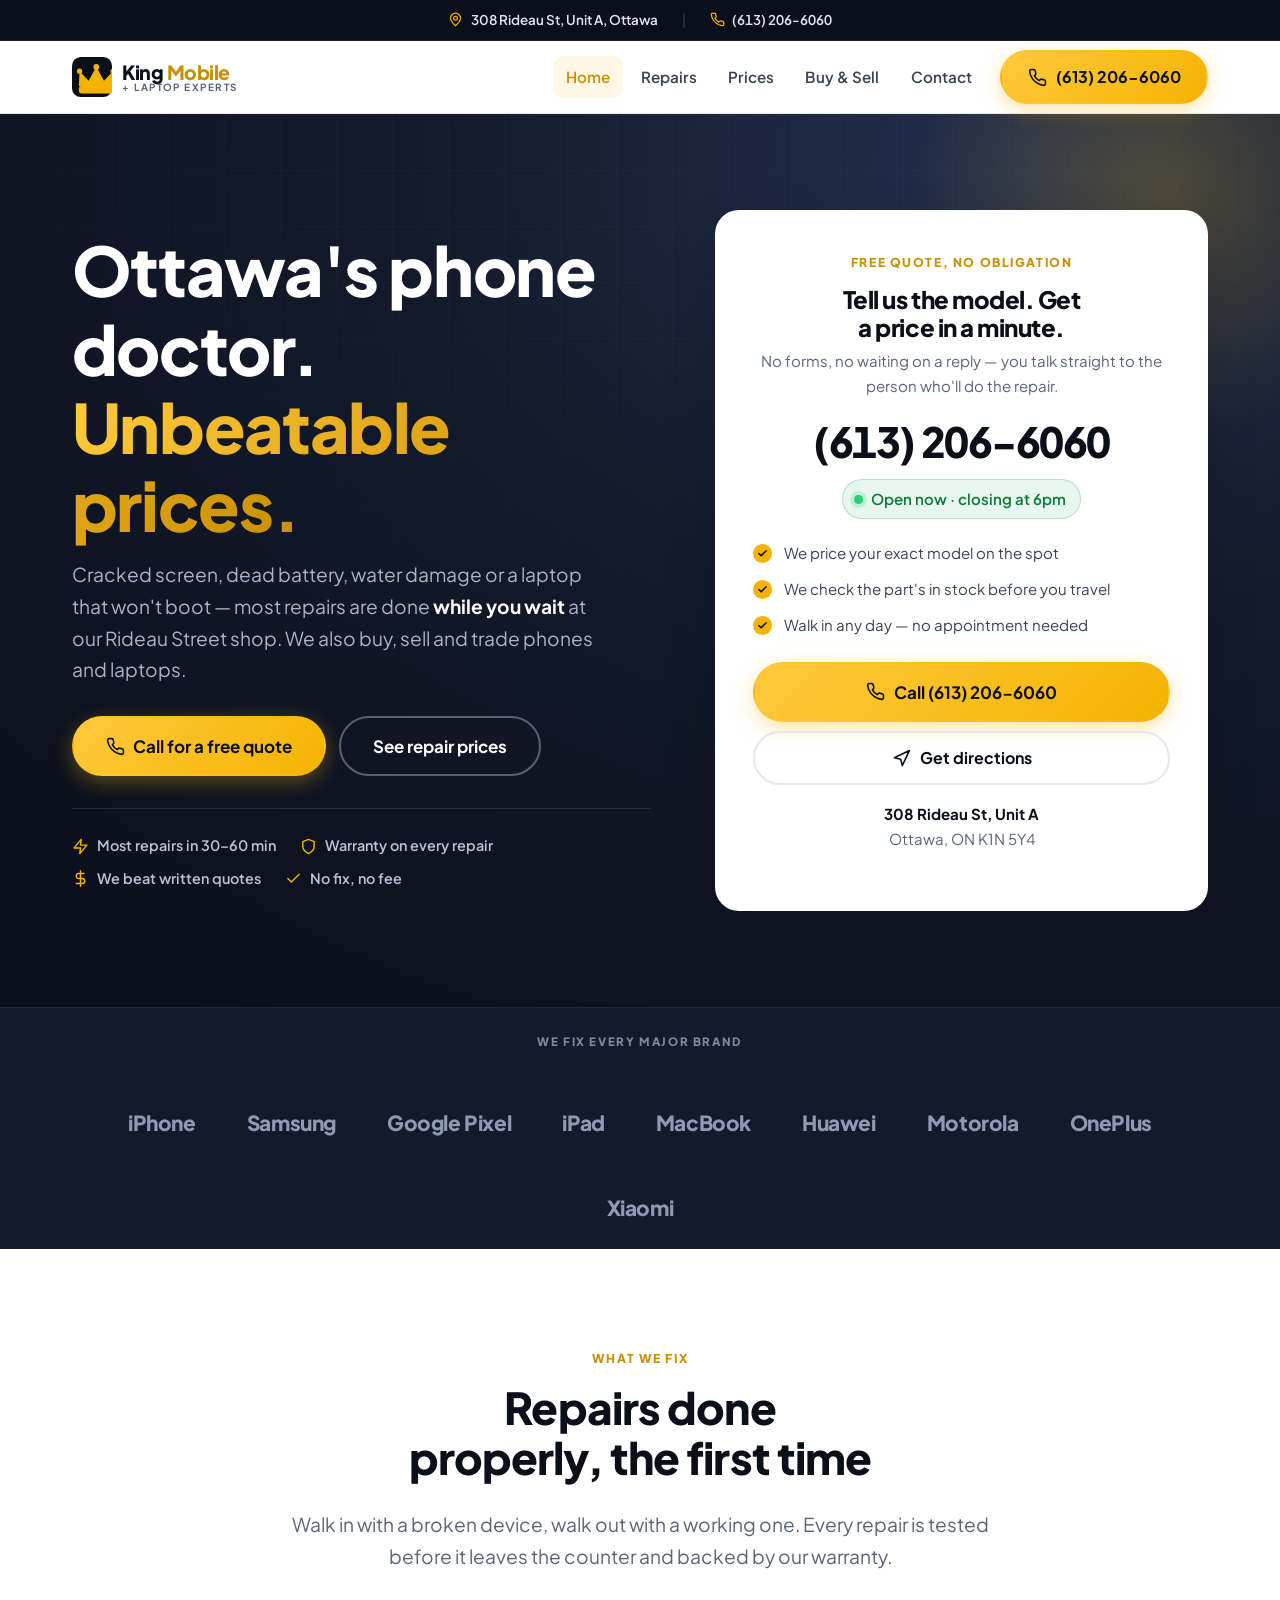
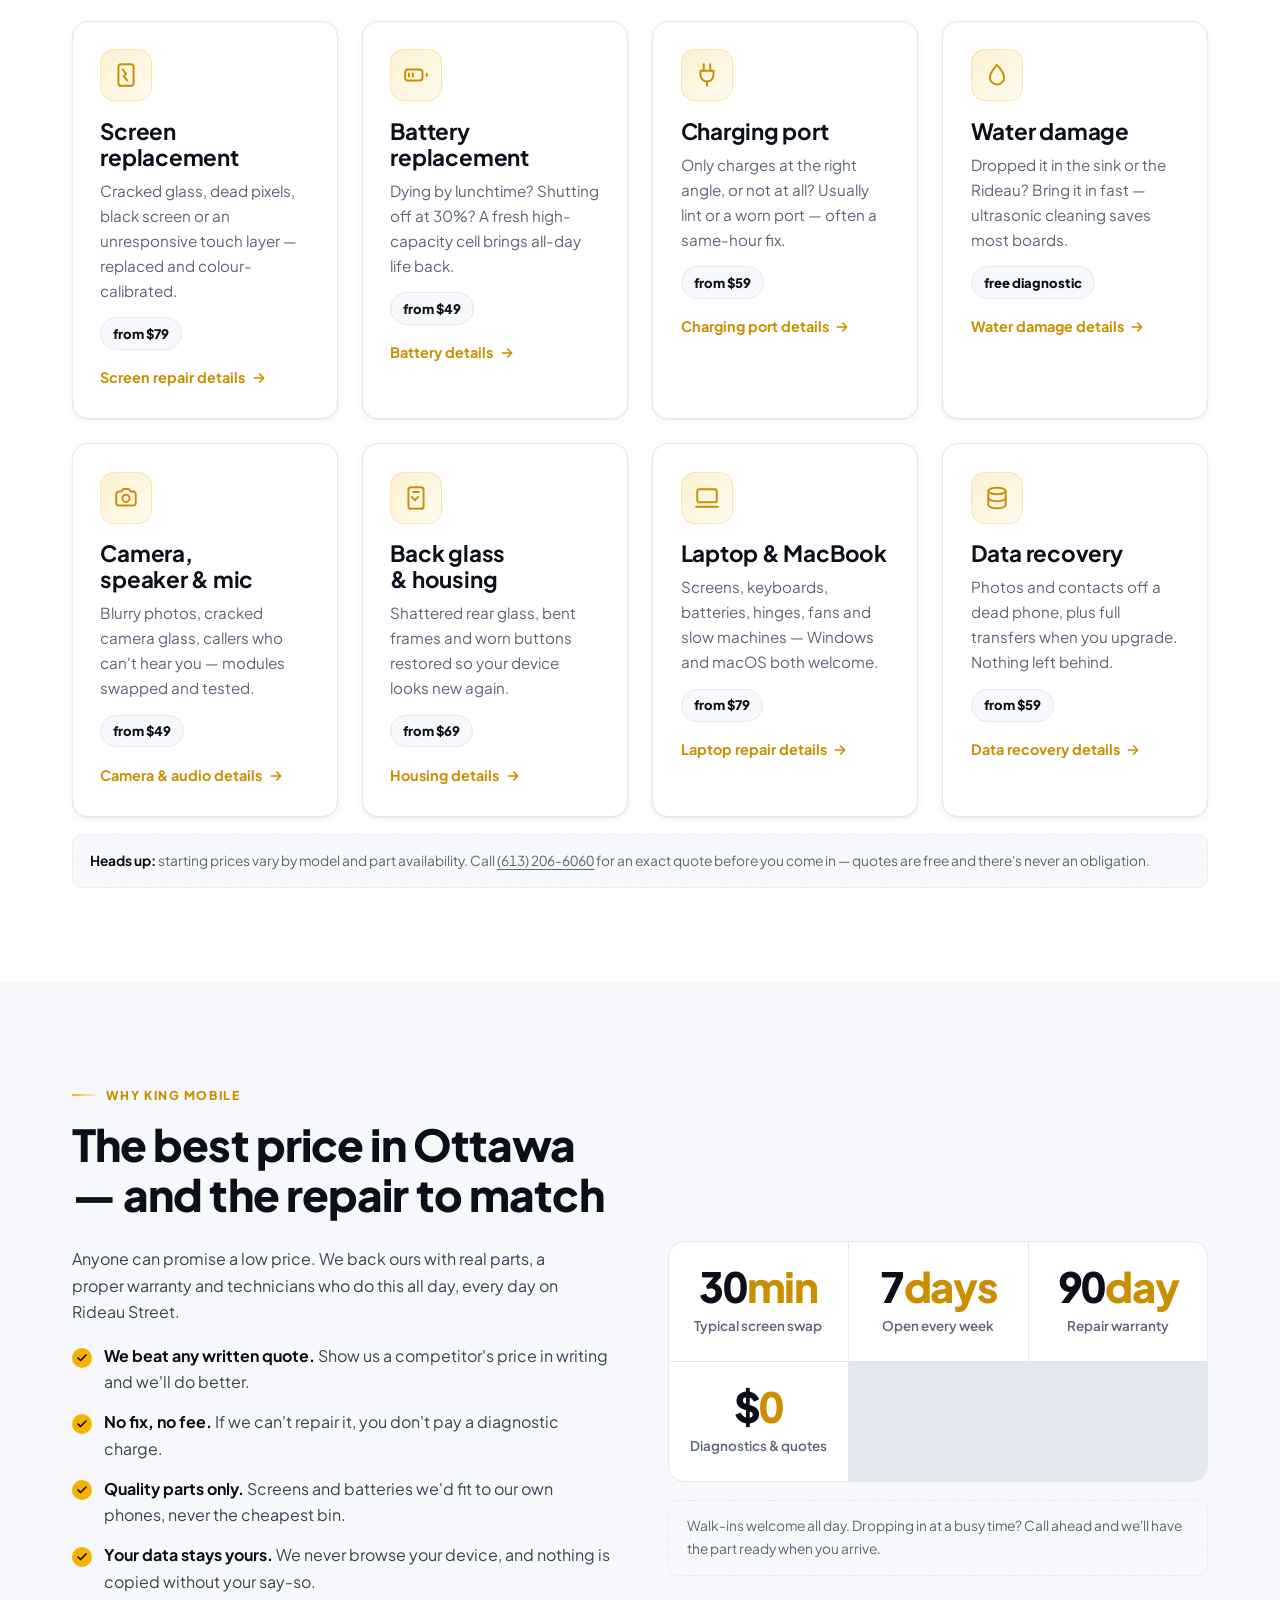
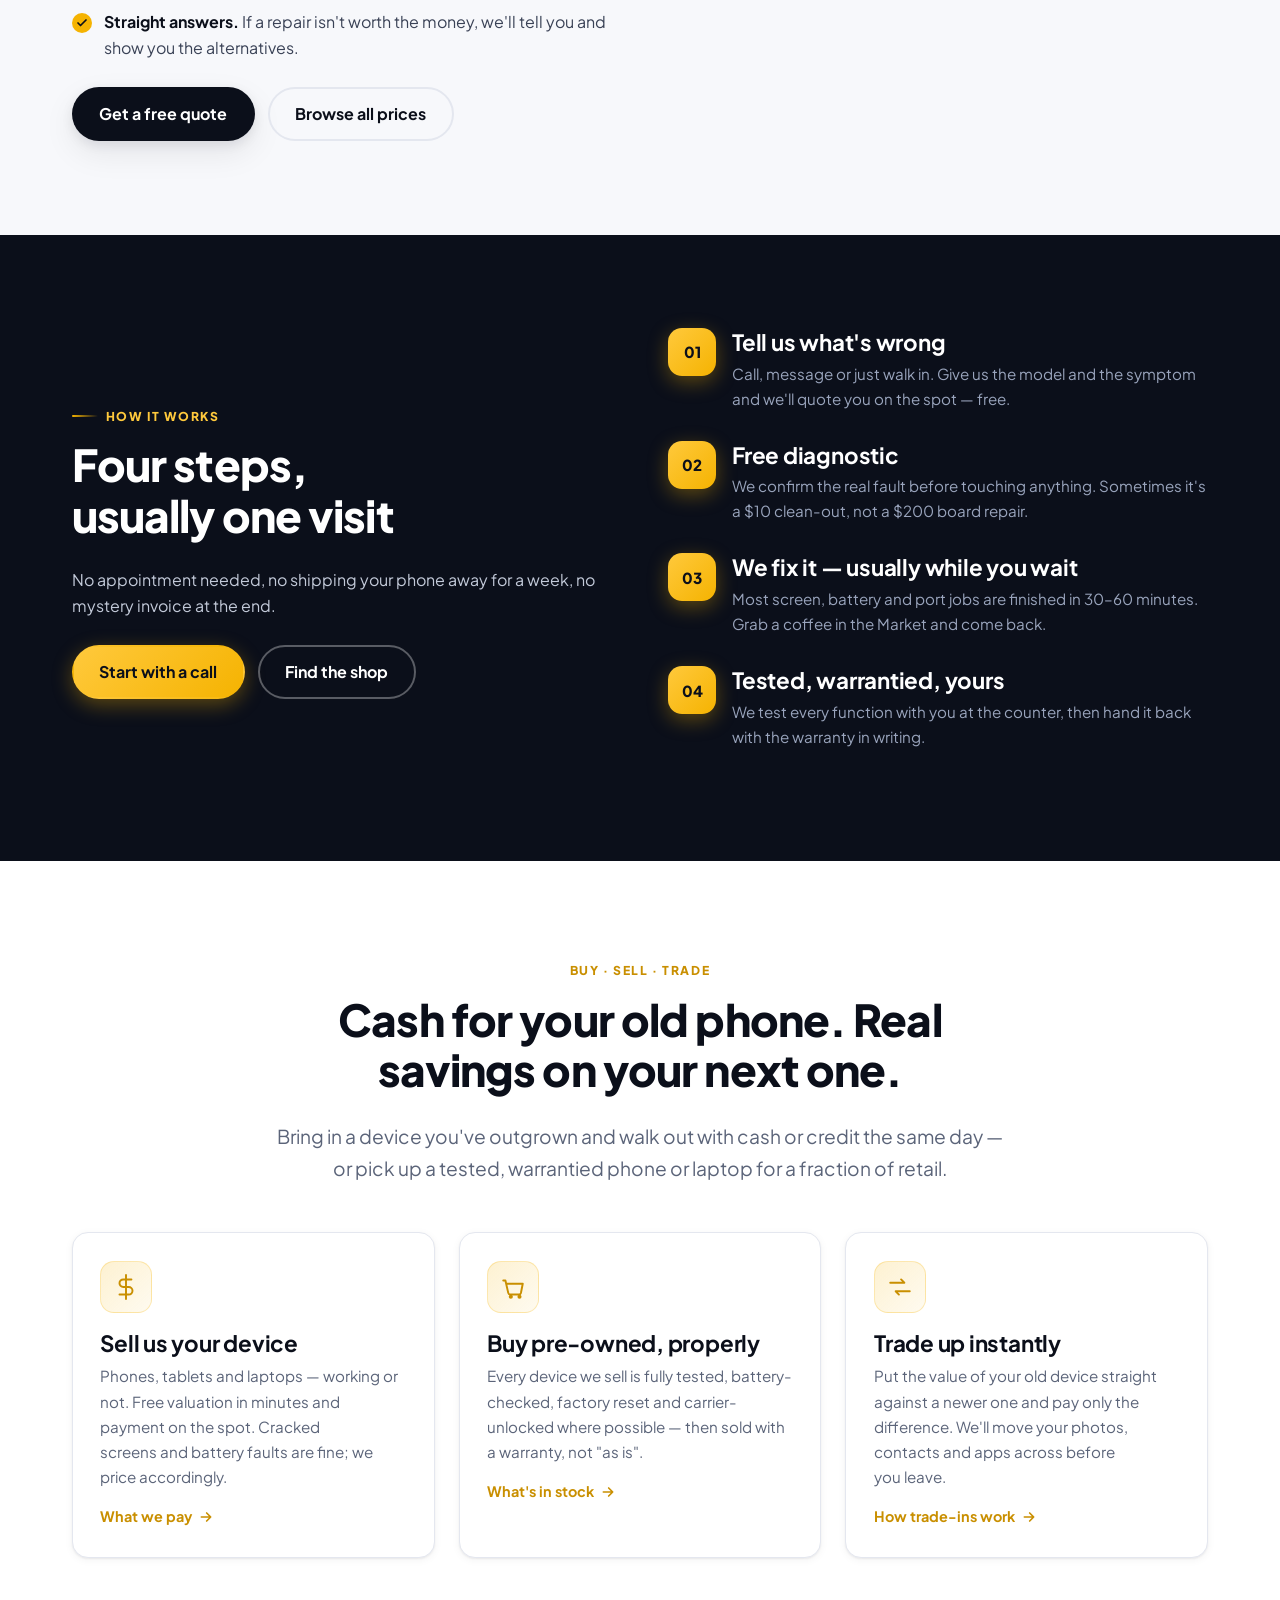
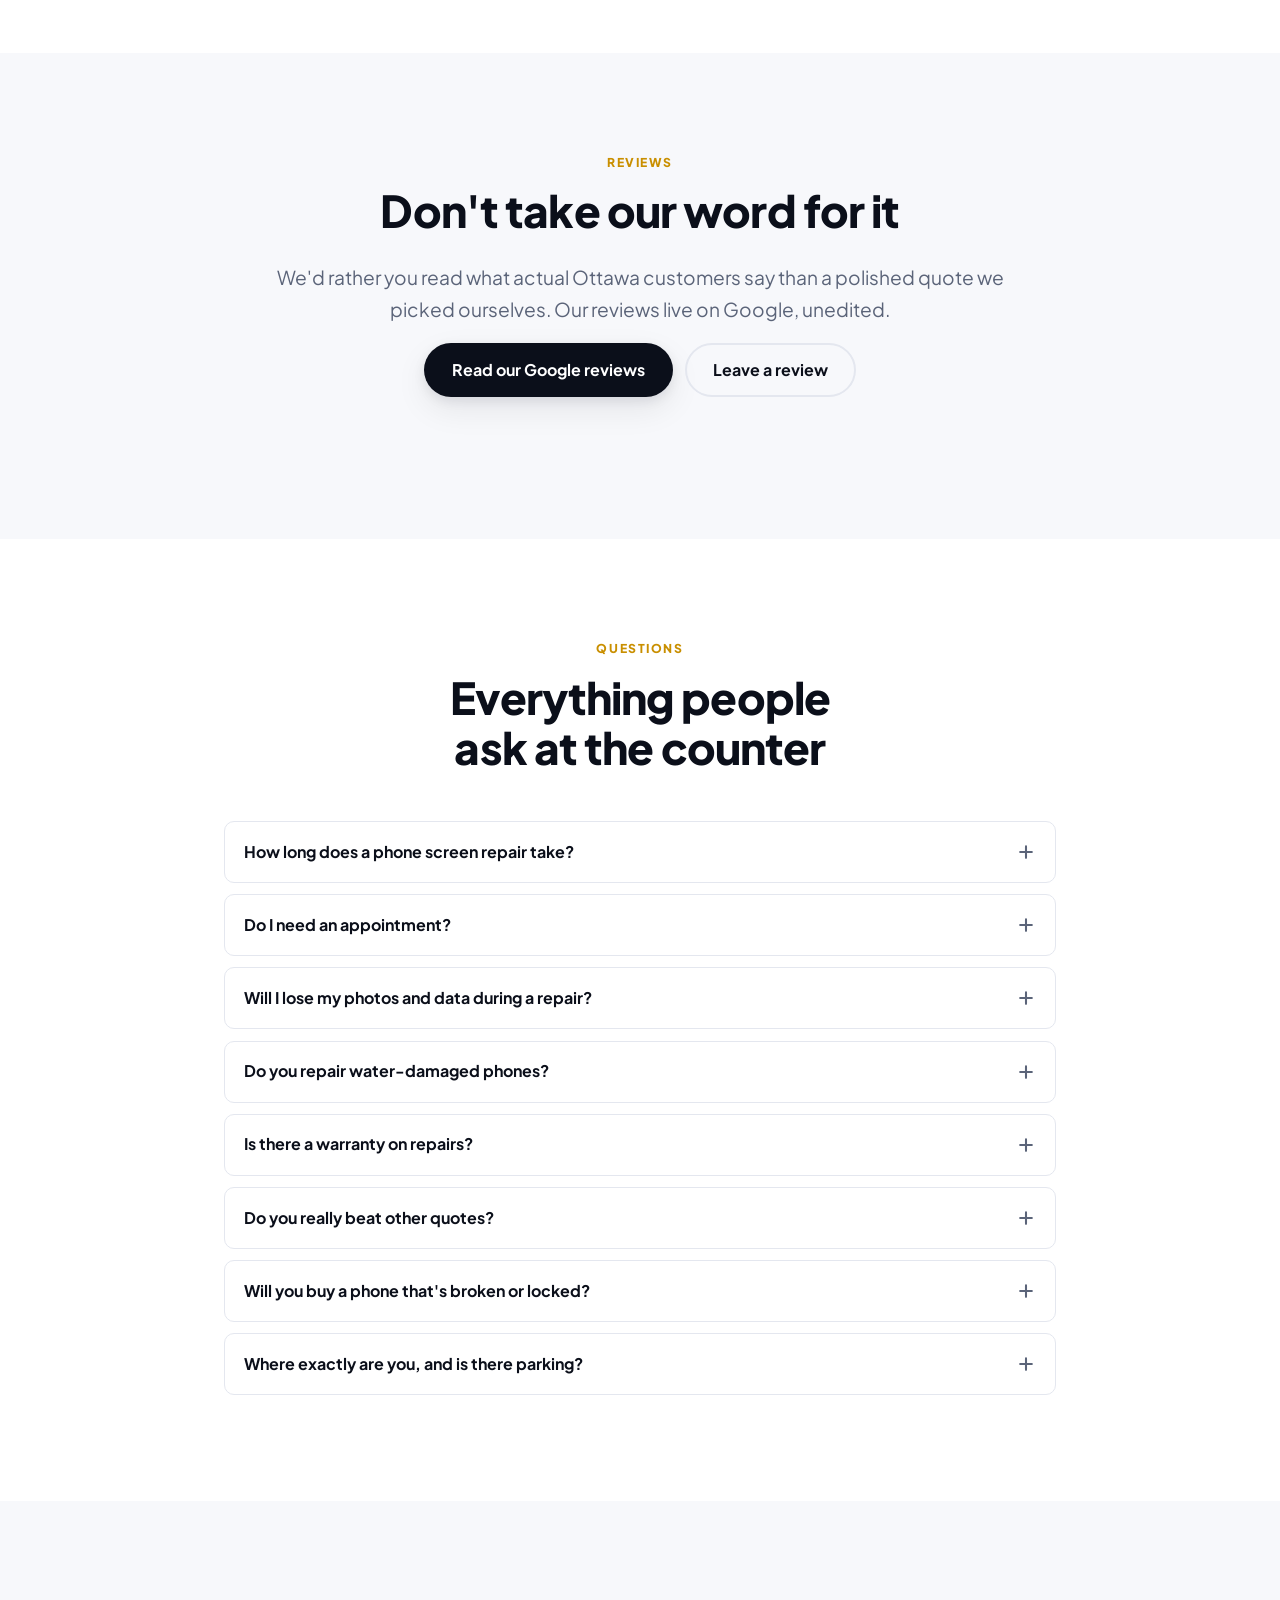
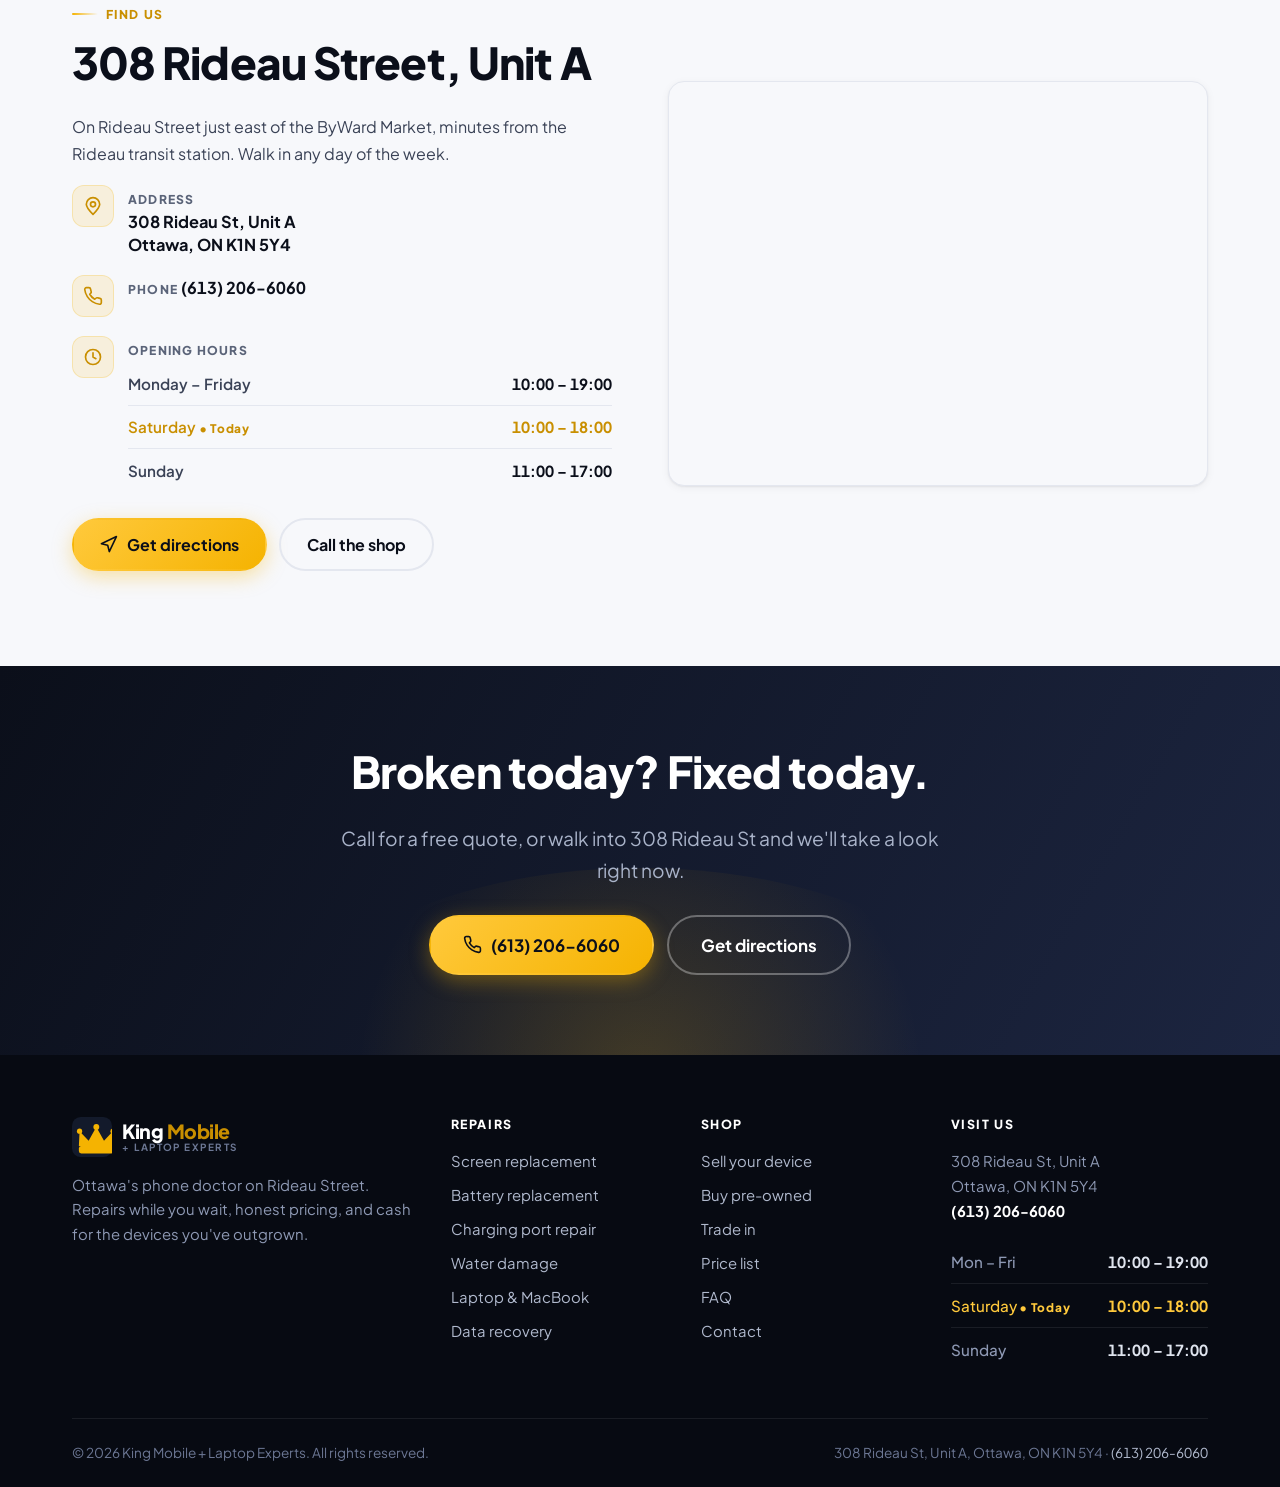
==== commit 3cd77dc3: "Rename to King Mobile + Laptop Experts; make calling the only CTA Rename - Business name updated acr" ====
--- a/index.html
+++ b/index.html
@@ -4,13 +4,13 @@
 <meta charset="utf-8">
 <meta name="viewport" content="width=device-width, initial-scale=1, viewport-fit=cover">
 
-<title>Phone Repair Ottawa | Kingly Ottawa — Rideau St Phone Doctor</title>
+<title>Phone Repair Ottawa | King Mobile + Laptop Experts</title>
 <meta name="description" content="Ottawa's phone doctor on Rideau St. Cracked screens, batteries, charging ports, water damage and laptop repair, most done while you wait. Call (613) 206-6060.">
-<link rel="canonical" href="https://kinglyottawa.com/">
+<link rel="canonical" href="https://kingmobileexperts.ca/">
 
 <meta name="theme-color" content="#0b0f1a">
 <meta name="format-detection" content="telephone=yes">
-<meta name="apple-mobile-web-app-title" content="Kingly">
+<meta name="apple-mobile-web-app-title" content="King Mobile">
 <meta name="robots" content="index, follow, max-image-preview:large">
 
 <!-- Local relevance signals -->
@@ -19,19 +19,19 @@
 
 <!-- Social sharing -->
 <meta property="og:type" content="business.business">
-<meta property="og:site_name" content="Kingly Ottawa">
+<meta property="og:site_name" content="King Mobile + Laptop Experts">
 <meta property="og:locale" content="en_CA">
-<meta property="og:title" content="Kingly Ottawa — Phone &amp; Laptop Repair on Rideau St">
+<meta property="og:title" content="King Mobile + Laptop Experts — Phone &amp; Laptop Repair on Rideau St">
 <meta property="og:description" content="Cracked screens, dead batteries, water damage and laptop repair — most done while you wait. We also buy, sell and trade. Call (613) 206-6060.">
-<meta property="og:url" content="https://kinglyottawa.com/">
-<meta property="og:image" content="https://kinglyottawa.com/assets/img/og-cover.jpg">
+<meta property="og:url" content="https://kingmobileexperts.ca/">
+<meta property="og:image" content="https://kingmobileexperts.ca/assets/img/og-cover.jpg">
 <meta property="og:image:width" content="1200">
 <meta property="og:image:height" content="630">
-<meta property="og:image:alt" content="Kingly Ottawa — phone, tablet and laptop repair at 308 Rideau St, Ottawa.">
+<meta property="og:image:alt" content="King Mobile + Laptop Experts — phone, tablet and laptop repair at 308 Rideau St, Ottawa.">
 <meta name="twitter:card" content="summary_large_image">
-<meta name="twitter:title" content="Kingly Ottawa — Phone &amp; Laptop Repair on Rideau St">
+<meta name="twitter:title" content="King Mobile + Laptop Experts — Phone &amp; Laptop Repair on Rideau St">
 <meta name="twitter:description" content="Cracked screens, batteries, water damage, laptop repair. Buy, sell and trade. Call (613) 206-6060.">
-<meta name="twitter:image" content="https://kinglyottawa.com/assets/img/og-cover.jpg">
+<meta name="twitter:image" content="https://kingmobileexperts.ca/assets/img/og-cover.jpg">
 
 <!-- Icons -->
 <link rel="icon" href="/favicon.ico" sizes="48x48">
@@ -56,13 +56,13 @@
 {
   "@context": "https://schema.org",
   "@type": "MobilePhoneStore",
-  "@id": "https://kinglyottawa.com/#business",
-  "name": "Kingly Ottawa",
+  "@id": "https://kingmobileexperts.ca/#business",
+  "name": "King Mobile + Laptop Experts",
   "description": "Phone, tablet and laptop repair in Ottawa. Screen replacement, battery replacement, charging port repair, water damage treatment and data recovery. We also buy, sell and trade phones and laptops.",
-  "url": "https://kinglyottawa.com/",
+  "url": "https://kingmobileexperts.ca/",
   "telephone": "+1-613-206-6060",
-  "image": "https://kinglyottawa.com/assets/img/og-cover.jpg",
-  "logo": "https://kinglyottawa.com/assets/img/icon-512.png",
+  "image": "https://kingmobileexperts.ca/assets/img/og-cover.jpg",
+  "logo": "https://kingmobileexperts.ca/assets/img/icon-512.png",
   "priceRange": "$$",
   "currenciesAccepted": "CAD",
   "paymentAccepted": "Cash, Debit, Visa, Mastercard, American Express",
@@ -109,10 +109,10 @@
 {
   "@context": "https://schema.org",
   "@type": "WebSite",
-  "@id": "https://kinglyottawa.com/#website",
-  "url": "https://kinglyottawa.com/",
-  "name": "Kingly Ottawa",
-  "publisher": { "@id": "https://kinglyottawa.com/#business" },
+  "@id": "https://kingmobileexperts.ca/#website",
+  "url": "https://kingmobileexperts.ca/",
+  "name": "King Mobile + Laptop Experts",
+  "publisher": { "@id": "https://kingmobileexperts.ca/#business" },
   "inLanguage": "en-CA"
 }
 </script>
@@ -150,8 +150,8 @@
           </g>
         </svg>
         <span class="brand-text">
-          <span class="brand-name">Kingly <em>Ottawa</em></span>
-          <span class="brand-sub">Phone &amp; Laptop Doctor</span>
+          <span class="brand-name">King <em>Mobile</em></span>
+          <span class="brand-sub">+ Laptop Experts</span>
         </span>
       </a>
 
@@ -196,11 +196,6 @@
 <section class="hero">
   <div class="wrap hero-grid">
     <div>
-      <p class="badge-open" data-open-status>
-        <span class="dot" aria-hidden="true"></span>
-        <span class="status-text">Open 7 days &middot; 308 Rideau St</span>
-      </p>
-
       <h1>Ottawa's phone doctor.<br><span class="accent">Unbeatable prices.</span></h1>
 
       <p class="hero-lead">
@@ -225,50 +220,36 @@
       </ul>
     </div>
 
-    <!-- Quote form. Secondary to the phone CTA on purpose: most visitors
-         with a broken phone want to call, not type. -->
-    <div class="quote-card">
-      <h2>Get a price in minutes</h2>
-      <p class="qc-sub">Tell us the device and what's wrong. We'll text or call you straight back.</p>
-
-      <form data-ajax action="https://formspree.io/f/YOUR_FORM_ID" method="post">
-        <div class="field-row">
-          <div class="field">
-            <label for="q-name">Your name</label>
-            <input id="q-name" name="name" type="text" autocomplete="name" required placeholder="Alex">
-          </div>
-          <div class="field">
-            <label for="q-phone">Phone</label>
-            <input id="q-phone" name="phone" type="tel" autocomplete="tel" inputmode="tel" required placeholder="613 555 0123">
-          </div>
-        </div>
-
-        <div class="field">
-          <label for="q-device">Device</label>
-          <input id="q-device" name="device" type="text" required placeholder="iPhone 14 Pro, Galaxy S23, MacBook Air…">
-        </div>
-
-        <div class="field">
-          <label for="q-issue">What's wrong?</label>
-          <select id="q-issue" name="issue" required>
-            <option value="">Choose a problem…</option>
-            <option>Cracked or broken screen</option>
-            <option>Battery drains fast / won't hold charge</option>
-            <option>Won't charge / loose charging port</option>
-            <option>Water or liquid damage</option>
-            <option>Camera, speaker or microphone</option>
-            <option>Back glass or housing</option>
-            <option>Laptop repair</option>
-            <option>Data recovery or transfer</option>
-            <option>I want to sell or trade a device</option>
-            <option>Something else</option>
-          </select>
-        </div>
-
-        <button class="btn btn--ink btn--block btn--lg" type="submit">Get my free quote</button>
-        <p class="form-status" role="status" aria-live="polite"></p>
-        <p class="form-note">Prefer to talk? Call <a class="tel" href="tel:+16132066060"><strong>(613)&nbsp;206-6060</strong></a></p>
-      </form>
+    <!-- Calling is the only conversion path on this site, so the number is
+         the card's headline rather than a form field. -->
+    <div class="call-card">
+      <span class="eyebrow">Free quote, no obligation</span>
+      <h2>Tell us the model. Get a price in a minute.</h2>
+      <p>No forms, no waiting on a reply &mdash; you talk straight to the person who'll do the repair.</p>
+
+      <a class="call-number" href="tel:+16132066060">(613) 206-6060</a>
+
+      <p class="badge-open" data-open-status>
+        <span class="dot" aria-hidden="true"></span>
+        <span class="status-text">Open 7 days a week</span>
+      </p>
+
+      <ul class="call-points">
+        <li>We price your exact model on the spot</li>
+        <li>We check the part's in stock before you travel</li>
+        <li>Walk in any day &mdash; no appointment needed</li>
+      </ul>
+
+      <a class="btn btn--gold btn--block btn--lg" href="tel:+16132066060">
+        <svg viewBox="0 0 24 24" fill="none" stroke="currentColor" stroke-width="2" stroke-linecap="round" stroke-linejoin="round" aria-hidden="true"><path d="M22 16.9v3a2 2 0 0 1-2.2 2 19.8 19.8 0 0 1-8.6-3.1 19.5 19.5 0 0 1-6-6A19.8 19.8 0 0 1 2.1 4.2 2 2 0 0 1 4.1 2h3a2 2 0 0 1 2 1.7c.1 1 .4 1.9.7 2.8a2 2 0 0 1-.5 2.1L8.1 9.9a16 16 0 0 0 6 6l1.3-1.2a2 2 0 0 1 2.1-.5c.9.3 1.8.6 2.8.7a2 2 0 0 1 1.7 2Z"/></svg>
+        Call (613) 206-6060
+      </a>
+      <a class="btn btn--outline btn--block" href="https://www.google.com/maps/dir/?api=1&amp;destination=308+Rideau+St+A,+Ottawa,+ON+K1N+5Y4" target="_blank" rel="noopener">
+        <svg viewBox="0 0 24 24" fill="none" stroke="currentColor" stroke-width="2" stroke-linecap="round" stroke-linejoin="round" aria-hidden="true"><path d="m3 11 19-9-9 19-2-8-8-2Z"/></svg>
+        Get directions
+      </a>
+
+      <p class="call-note"><strong>308 Rideau St, Unit A</strong><br>Ottawa, ON K1N 5Y4</p>
     </div>
   </div>
 </section>
@@ -392,7 +373,7 @@
 <section class="section section--tint">
   <div class="wrap split">
     <div>
-      <span class="eyebrow">Why Kingly</span>
+      <span class="eyebrow">Why King Mobile</span>
       <h2>The best price in Ottawa &mdash; and the repair to match</h2>
       <p>Anyone can promise a low price. We back ours with real parts, a proper
          warranty and technicians who do this all day, every day on Rideau Street.</p>
@@ -547,10 +528,10 @@
          we picked ourselves. Our reviews live on Google, unedited.</p>
       <div class="btn-row">
         <!-- TODO: swap both links for your Google Business Profile review URLs (see README). -->
-        <a class="btn btn--ink" href="https://www.google.com/maps/search/?api=1&amp;query=Kingly+Ottawa+308+Rideau+St+Ottawa" target="_blank" rel="noopener">
+        <a class="btn btn--ink" href="https://www.google.com/maps/search/?api=1&amp;query=King+Mobile+Laptop+Experts+308+Rideau+St+Ottawa" target="_blank" rel="noopener">
           Read our Google reviews
         </a>
-        <a class="btn btn--outline" href="https://www.google.com/maps/search/?api=1&amp;query=Kingly+Ottawa+308+Rideau+St+Ottawa" target="_blank" rel="noopener">
+        <a class="btn btn--outline" href="https://www.google.com/maps/search/?api=1&amp;query=King+Mobile+Laptop+Experts+308+Rideau+St+Ottawa" target="_blank" rel="noopener">
           Leave a review
         </a>
       </div>
@@ -693,7 +674,7 @@
 
     <div class="map-frame">
       <iframe
-        title="Map showing Kingly Ottawa at 308 Rideau Street, Unit A, Ottawa"
+        title="Map showing King Mobile + Laptop Experts at 308 Rideau Street, Unit A, Ottawa"
         src="https://www.google.com/maps?q=308+Rideau+St+A,+Ottawa,+ON+K1N+5Y4&amp;output=embed"
         loading="lazy"
         referrerpolicy="no-referrer-when-downgrade"
@@ -734,8 +715,8 @@
             </g>
           </svg>
           <span class="brand-text">
-            <span class="brand-name">Kingly <em>Ottawa</em></span>
-            <span class="brand-sub">Phone &amp; Laptop Doctor</span>
+            <span class="brand-name">King <em>Mobile</em></span>
+            <span class="brand-sub">+ Laptop Experts</span>
           </span>
         </a>
         <p>Ottawa's phone doctor on Rideau Street. Repairs while you wait, honest
@@ -784,7 +765,7 @@
     </div>
 
     <div class="footer-bottom">
-      <span>&copy; <span data-year>2026</span> Kingly Ottawa. All rights reserved.</span>
+      <span>&copy; <span data-year>2026</span> King Mobile + Laptop Experts. All rights reserved.</span>
       <span>308 Rideau St, Unit A, Ottawa, ON K1N 5Y4 &middot; <a class="tel" href="tel:+16132066060">(613) 206-6060</a></span>
     </div>
   </div>
--- a/assets/css/styles.css
+++ b/assets/css/styles.css
@@ -104,6 +104,10 @@
 li { margin-bottom: .4rem; }
 
 strong { font-weight: 700; color: var(--ink); }
+
+/* <address> is italic by default, which reads as an aside rather than as the
+   shop's actual address. */
+address { font-style: normal; }
 /* On the dark sections that same ink is all but invisible, so emphasised
    text there has to flip to white. */
 .hero strong, .page-head strong, .section--ink strong,
@@ -356,44 +360,51 @@
 }
 .hero-trust svg { width: 17px; height: 17px; color: var(--gold); flex: none; }
 
-/* Hero quote card */
-.quote-card {
-  background: var(--white); color: var(--slate-d);
-  border-radius: var(--r-lg); padding: clamp(1.4rem, 1rem + 1.4vw, 2rem);
+/* Hero call card — calling is the only conversion path, so the number itself
+   is the hero element rather than a form field. */
+.call-card {
+  background: var(--white); color: var(--slate-d); text-align: center;
+  border-radius: var(--r-lg); padding: clamp(1.6rem, 1.2rem + 1.6vw, 2.4rem);
   box-shadow: var(--sh-3);
 }
-.quote-card h2 { font-size: 1.32rem; margin-bottom: .3rem; }
-.quote-card .qc-sub { font-size: .9rem; color: var(--slate); margin-bottom: 1.2rem; }
-.field { margin-bottom: .9rem; }
-.field label {
-  display: block; font-size: .82rem; font-weight: 700;
-  color: var(--ink); margin-bottom: .35rem;
-}
-.field input, .field select, .field textarea {
-  width: 100%; padding: .78rem .9rem; font: inherit; font-size: .95rem;
-  color: var(--ink); background: var(--paper);
-  border: 1.5px solid var(--line); border-radius: var(--r-sm);
-  transition: border-color .15s var(--ease), background-color .15s var(--ease);
-  appearance: none;
-}
-.field textarea { min-height: 96px; resize: vertical; }
-.field select {
-  background-image: url("data:image/svg+xml,%3Csvg xmlns='http://www.w3.org/2000/svg' viewBox='0 0 24 24' fill='none' stroke='%235b6479' stroke-width='2.5' stroke-linecap='round'%3E%3Cpath d='m6 9 6 6 6-6'/%3E%3C/svg%3E");
-  background-repeat: no-repeat; background-position: right .8rem center; background-size: 17px;
-  padding-right: 2.4rem;
-}
-.field input:focus, .field select:focus, .field textarea:focus {
-  outline: none; border-color: var(--gold); background: var(--white);
-  box-shadow: 0 0 0 3px rgba(245, 179, 1, .18);
-}
-.field-row { display: grid; gap: .9rem; }
-@media (min-width: 520px) { .field-row { grid-template-columns: 1fr 1fr; } }
-
-.form-note { font-size: .8rem; color: var(--slate); margin-top: .9rem; text-align: center; }
-.form-status { font-size: .9rem; font-weight: 600; margin-top: .9rem; padding: .7rem .9rem; border-radius: var(--r-sm); }
-.form-status[data-state="ok"]   { background: var(--green-b); color: var(--green); }
-.form-status[data-state="err"]  { background: var(--red-b);   color: var(--red); }
-.form-status:empty { display: none; }
+.call-card .eyebrow { justify-content: center; }
+.call-card .eyebrow::before { display: none; }
+.call-card h2 { font-size: clamp(1.22rem, 1.08rem + .6vw, 1.5rem); margin-bottom: .5rem; }
+.call-card > p { font-size: .94rem; color: var(--slate); margin-bottom: 1.3rem; }
+
+.call-number {
+  display: block; margin-bottom: 1rem;
+  font-size: clamp(1.85rem, 1.3rem + 2.4vw, 2.6rem); font-weight: 800;
+  line-height: 1.05; letter-spacing: -.035em; white-space: nowrap;
+  color: var(--ink); text-decoration: none; font-variant-numeric: tabular-nums;
+  transition: color .18s var(--ease);
+}
+.call-number:hover { color: var(--gold-deep); }
+
+/* The open/closed pill is styled for dark backgrounds; restate it for the
+   light card, where it sits right beside the call button. */
+.call-card .badge-open {
+  background: var(--paper); border-color: var(--line); color: var(--slate-d);
+  margin-bottom: 1.4rem;
+}
+.call-card .badge-open.is-open   { background: var(--green-b); border-color: rgba(18,161,80,.24); color: #0d7a3d; }
+.call-card .badge-open.is-closed { background: #fff4ed; border-color: #ffd9c4; color: #b54708; }
+
+.call-points { list-style: none; padding: 0; margin: 0 0 1.5rem; text-align: left; }
+.call-points li {
+  position: relative; padding-left: 1.9rem; margin-bottom: .7rem;
+  font-size: .94rem; color: var(--slate-d);
+}
+.call-points li:last-child { margin-bottom: 0; }
+.call-points li::before {
+  content: ""; position: absolute; left: 0; top: .2rem;
+  width: 19px; height: 19px; border-radius: 50%;
+  background: var(--gold) url("data:image/svg+xml,%3Csvg xmlns='http://www.w3.org/2000/svg' viewBox='0 0 24 24' fill='none' stroke='%230b0f1a' stroke-width='3.5' stroke-linecap='round' stroke-linejoin='round'%3E%3Cpath d='M20 6 9 17l-5-5'/%3E%3C/svg%3E") center/11px no-repeat;
+}
+
+.call-card .btn + .btn { margin-top: .6rem; }
+.call-note { font-size: .84rem; color: var(--slate); margin-top: 1.1rem; }
+.call-note strong { color: var(--ink); }
 
 /* --------------------------------------------------------------------------
    7. Marquee of supported brands
@@ -670,7 +681,16 @@
 .footer li { margin-bottom: .6rem; }
 .footer a { color: #b0b9cd; text-decoration: none; transition: color .15s var(--ease); }
 .footer a:hover { color: var(--gold-bright); }
-.footer address { font-style: normal; line-height: 1.7; }
+.footer address { line-height: 1.7; }
+
+/* The shared .hours table assumes a light background; restate its colours
+   for the dark footer or the rows disappear into it. */
+.footer table.hours th { color: #8e99b4; font-weight: 500; }
+.footer table.hours td { color: #dfe4ee; }
+.footer table.hours th,
+.footer table.hours td { border-bottom-color: rgba(255, 255, 255, .08); }
+.footer table.hours tr.is-today th,
+.footer table.hours tr.is-today td { color: var(--gold-bright); }
 
 .footer-bottom {
   margin-top: clamp(2rem, 1.5rem + 2vw, 3rem);
@@ -734,7 +754,7 @@
    20. Print
    -------------------------------------------------------------------------- */
 @media print {
-  .header, .topbar, .callbar, .nav-toggle, .cta-band, .map-frame, .quote-card { display: none !important; }
+  .header, .topbar, .callbar, .nav-toggle, .cta-band, .map-frame { display: none !important; }
   body { color: #000; background: #fff; }
   .hero, .page-head, .section--ink, .footer { background: #fff !important; color: #000 !important; }
   .hero h1, .page-head h1, .footer h3 { color: #000 !important; }
@@ -748,14 +768,8 @@
    keep that visit fast, tappable and zoom-free.
    -------------------------------------------------------------------------- */
 
-/* iOS Safari auto-zooms any focused input whose font-size is under 16px,
-   which yanks the layout sideways mid-form. Force 16px on touch widths. */
-@media (max-width: 991px) {
-  .field input, .field select, .field textarea { font-size: 16px; }
-}
-
 /* Kill the grey flash on tap; we supply our own :active states. */
-a, button, summary, .btn, input, select, textarea {
+a, button, summary, .btn {
   -webkit-tap-highlight-color: rgba(245, 179, 1, .18);
 }
 
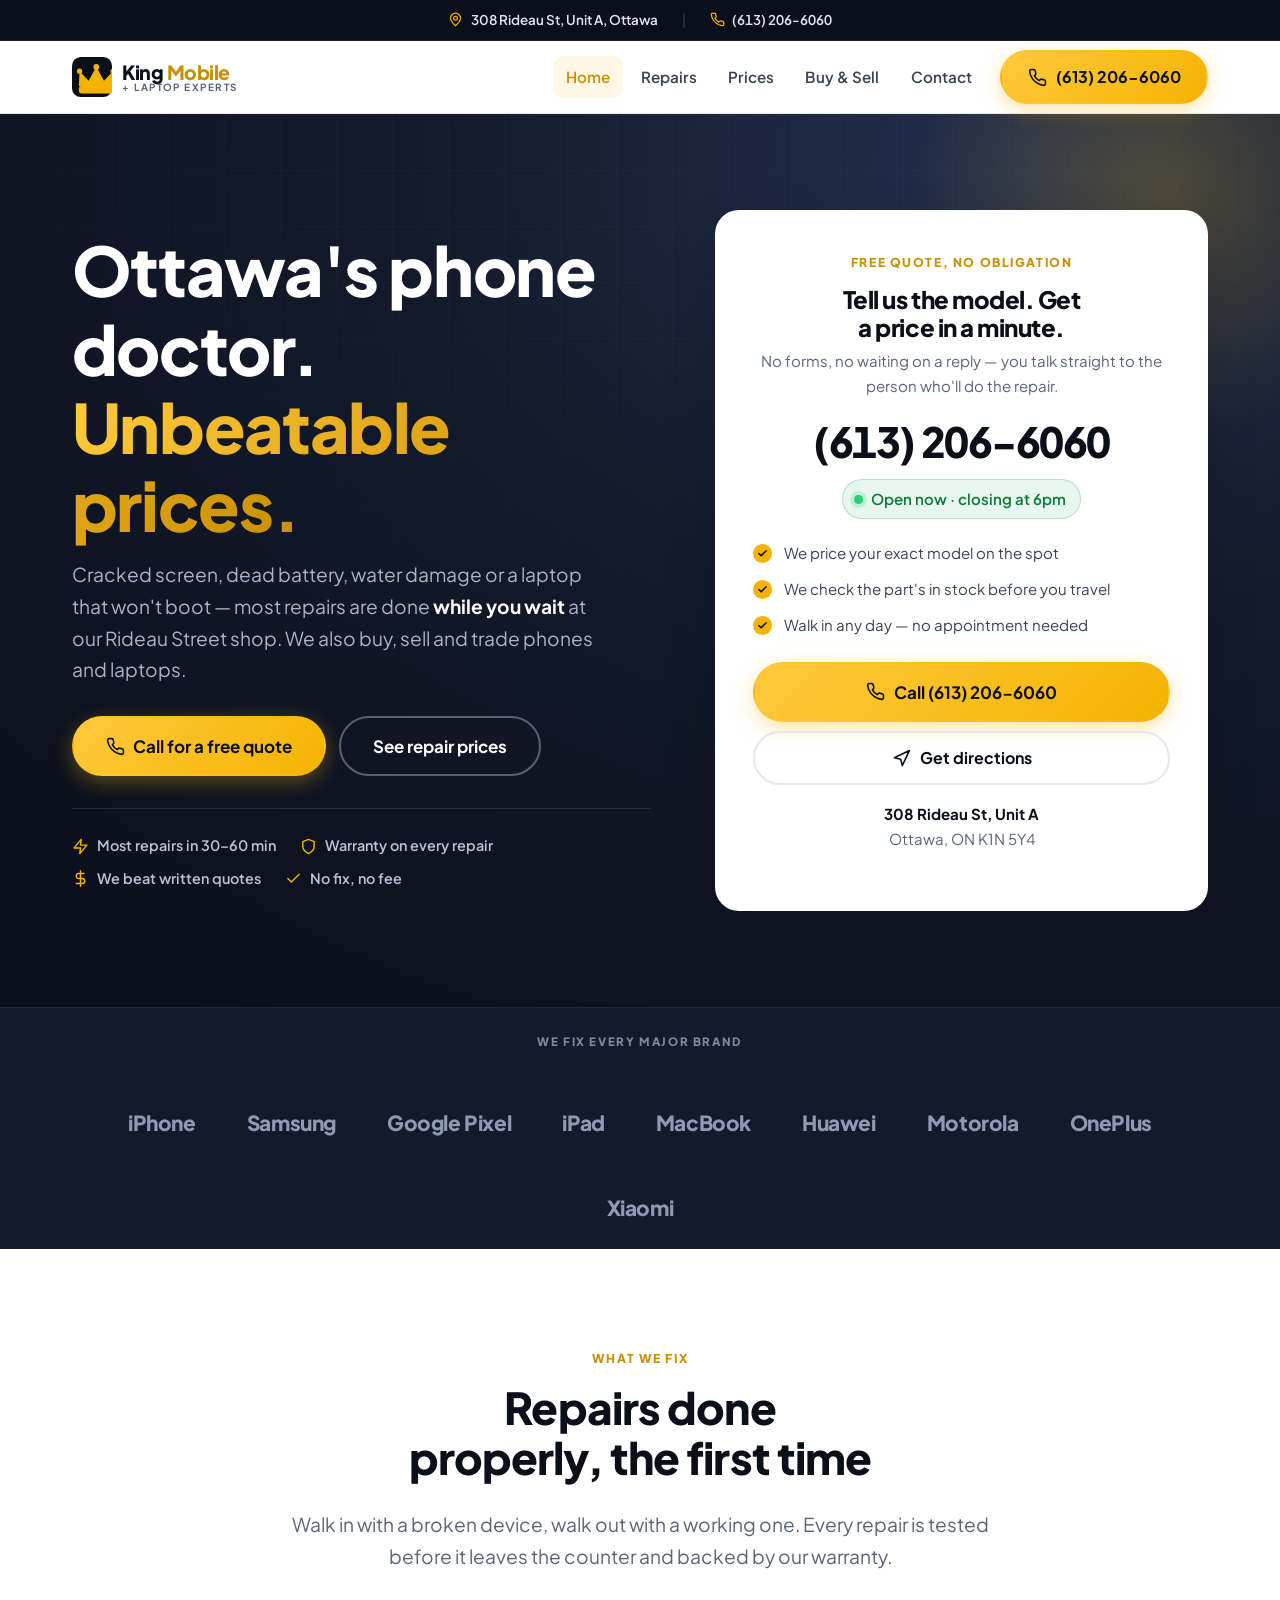
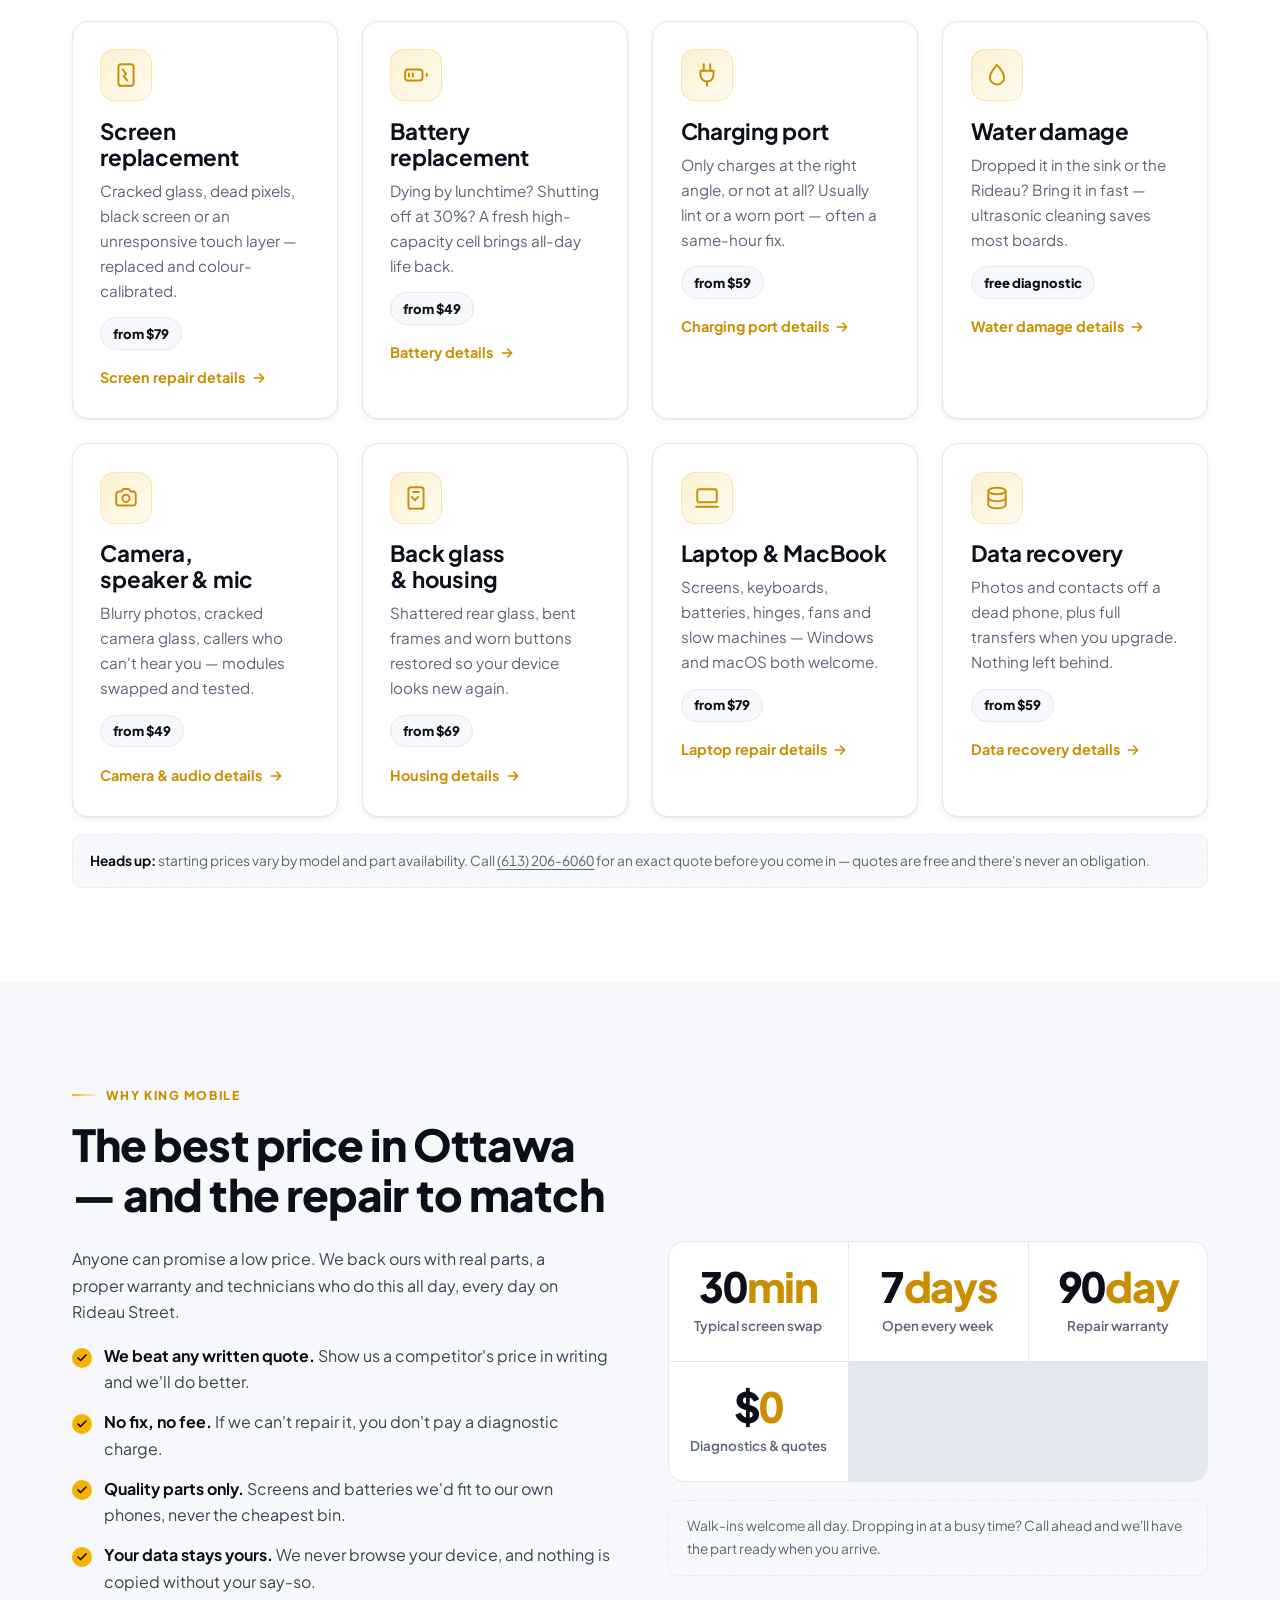
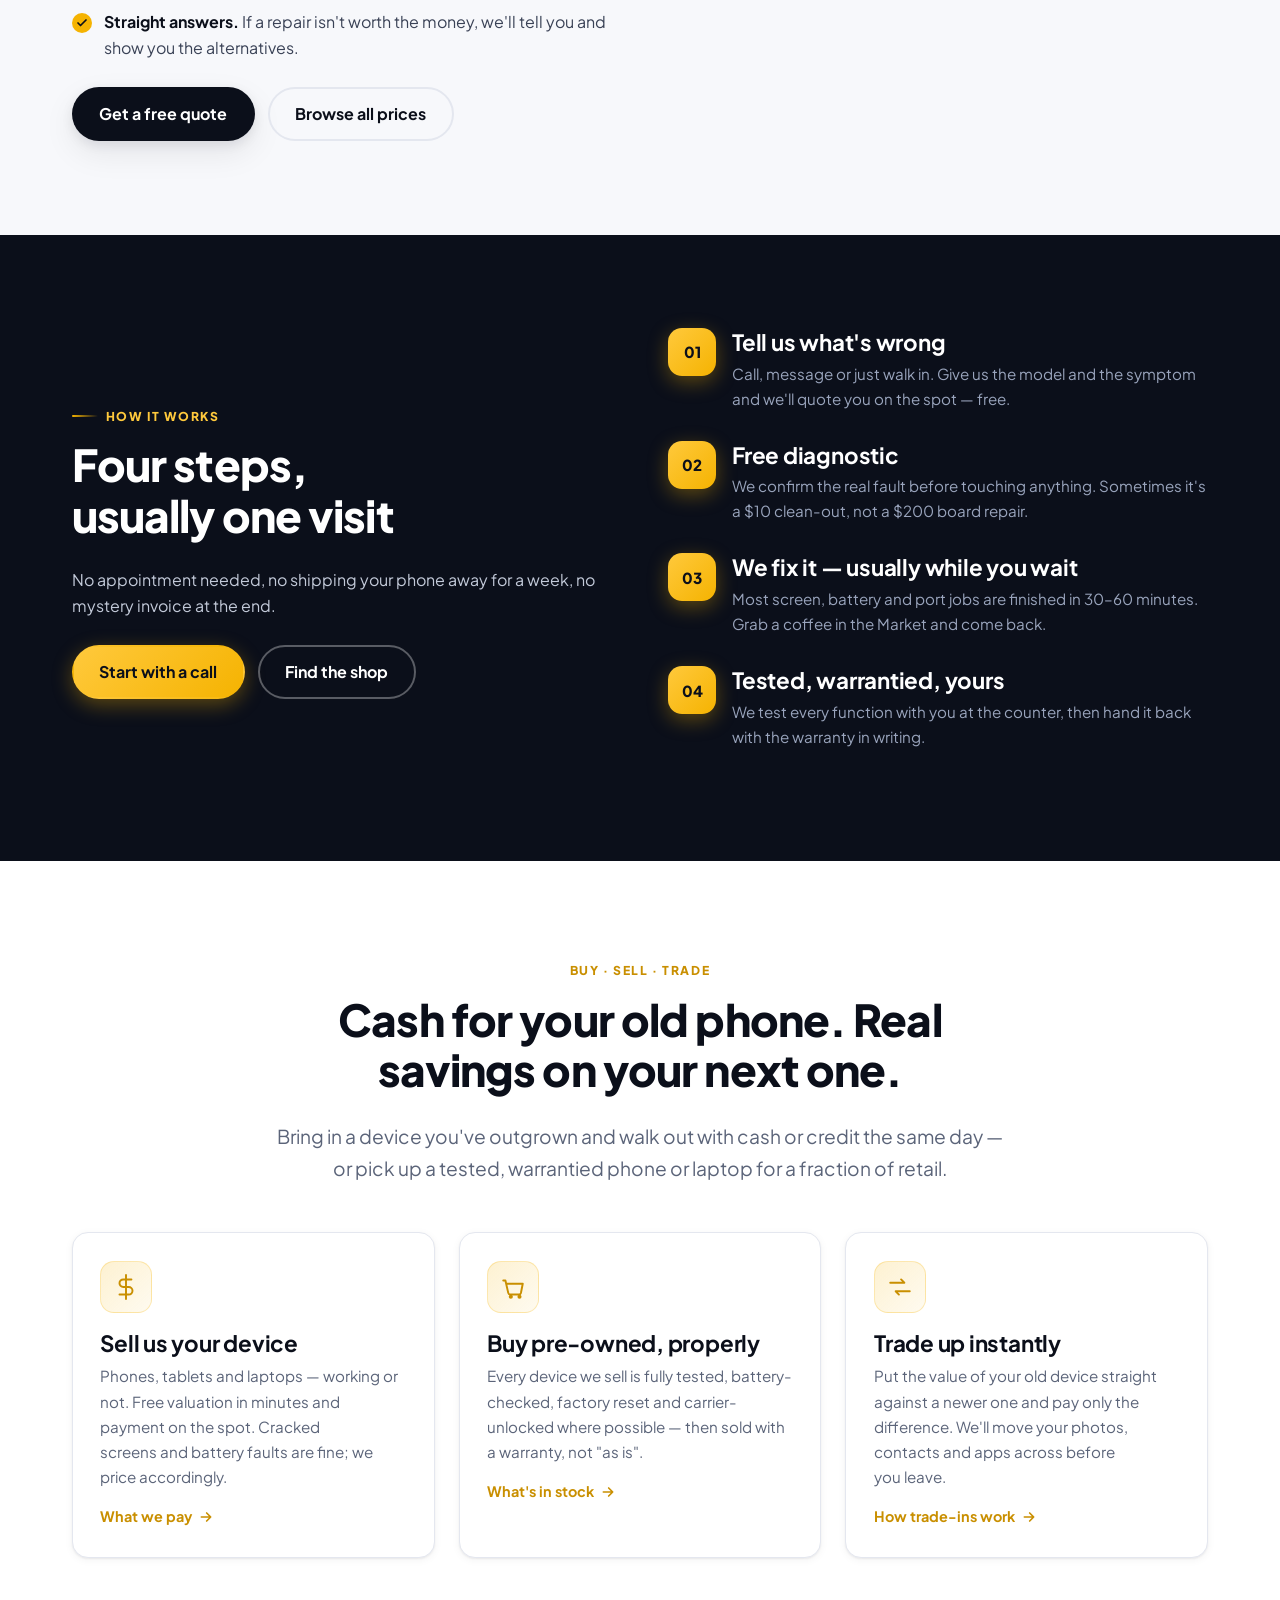
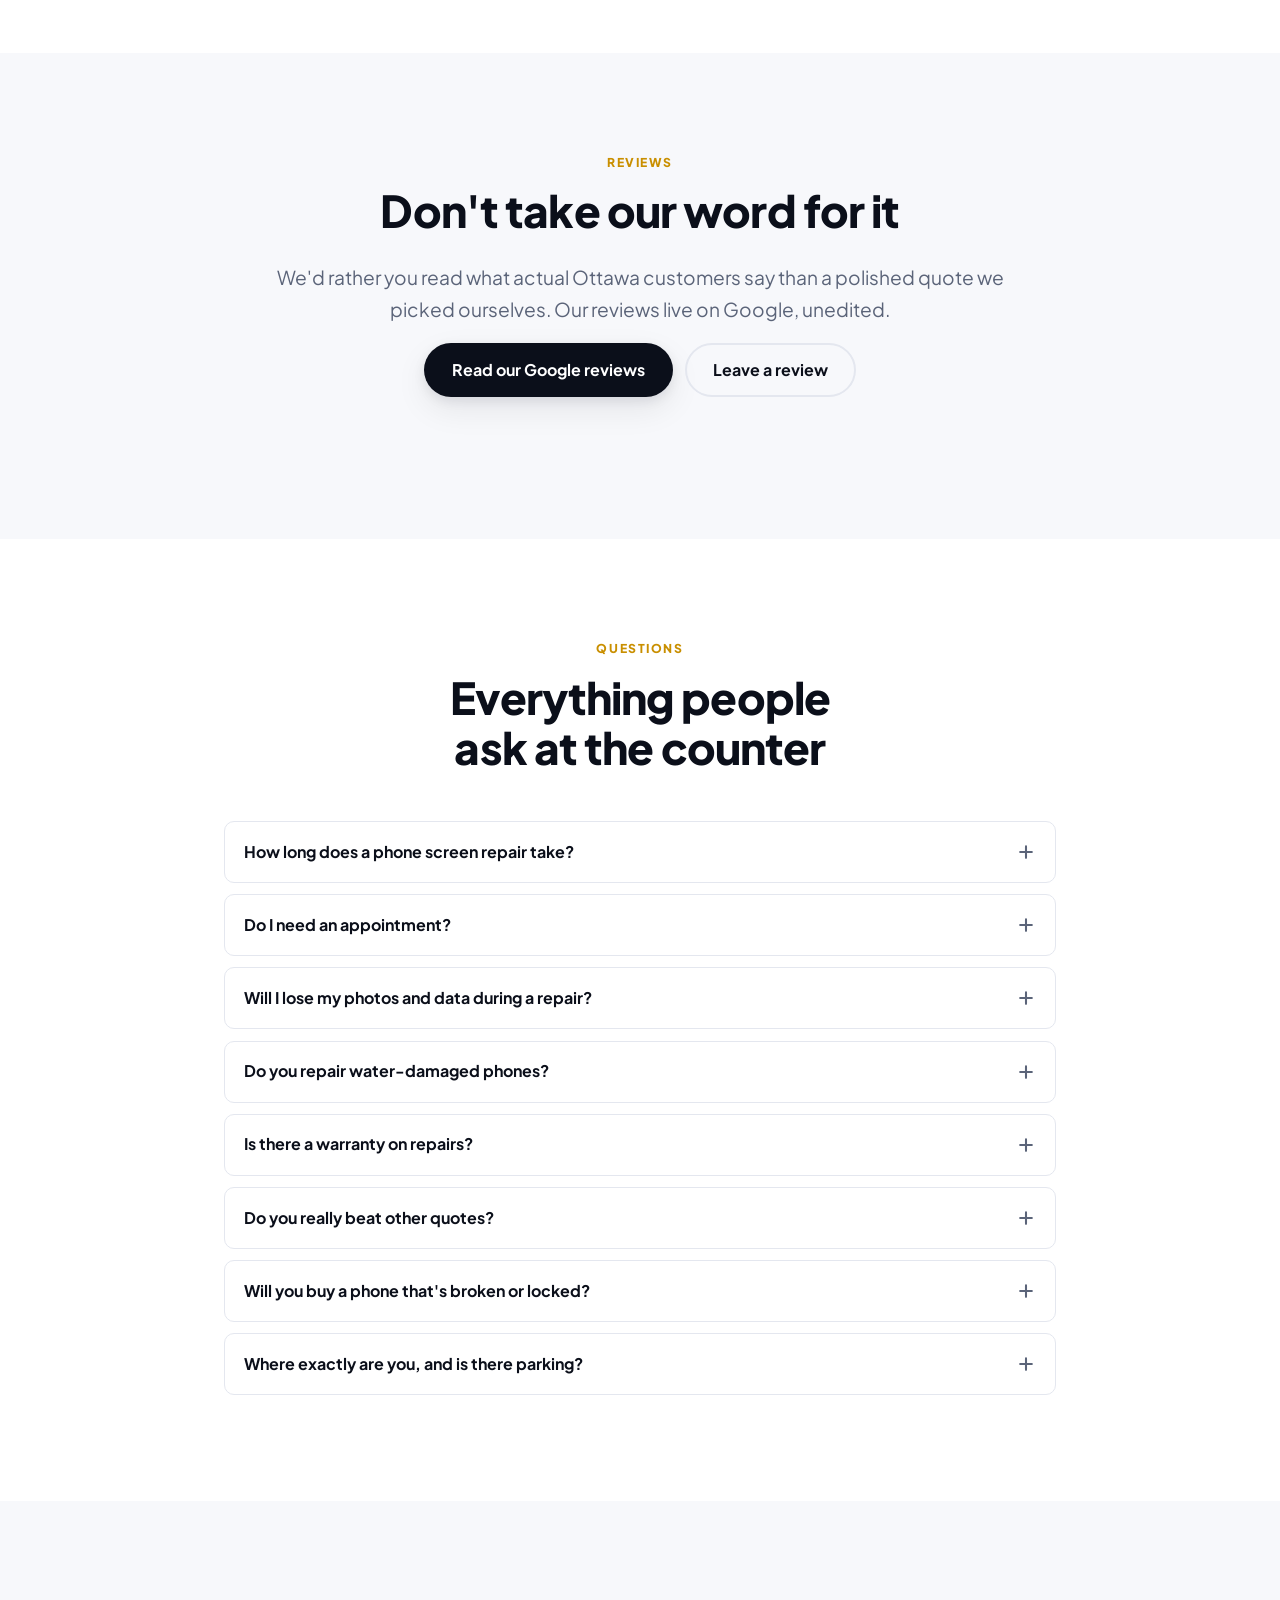
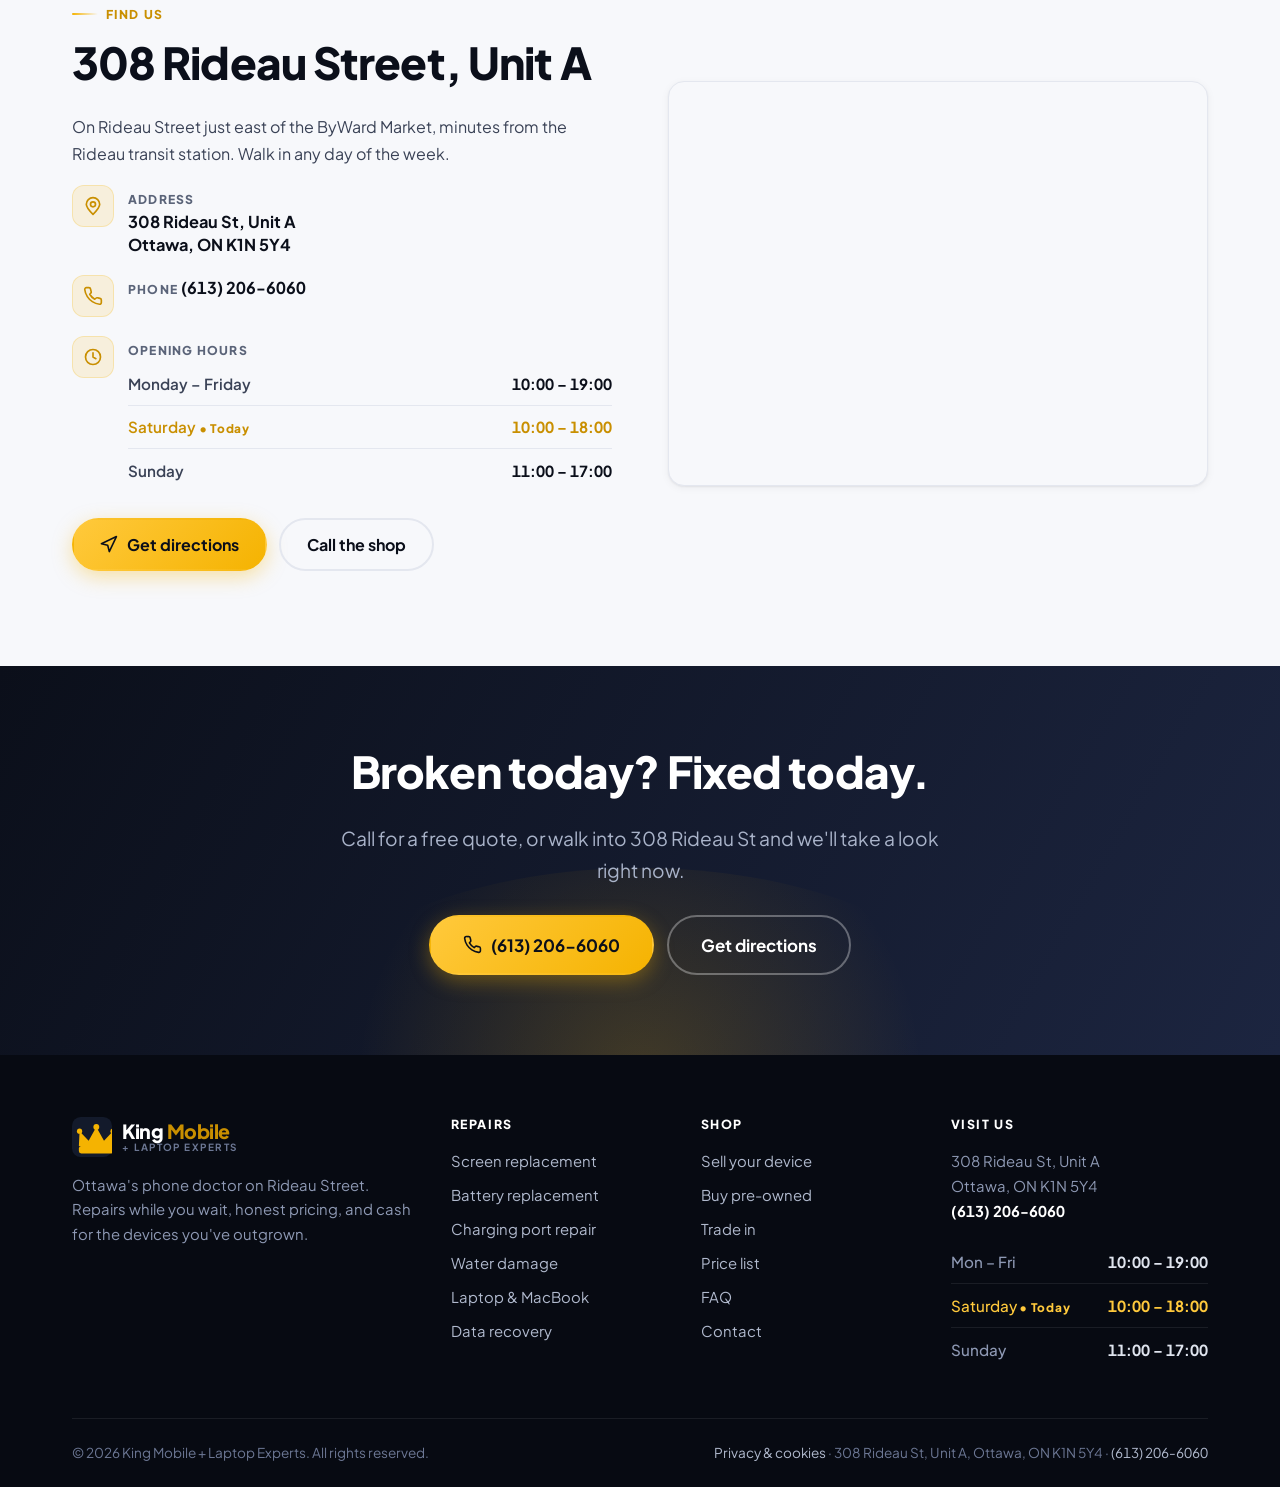
==== commit 1a20814d: "Add Google Ads tag AW-17829939467, conversion tracking and enhanced conversions Tag - gtag.js instal" ====
--- a/index.html
+++ b/index.html
@@ -1,6 +1,13 @@
 <!DOCTYPE html>
 <html lang="en-CA">
 <head>
+<!-- Google tag (gtag.js) — Google Ads AW-17829939467.
+     The dataLayer bootstrap and config live in /assets/js/gtag.js so the
+     Content-Security-Policy can stay at script-src 'self' (no inline
+     scripts). Edit conversion labels there, not here. -->
+<script async src="https://www.googletagmanager.com/gtag/js?id=AW-17829939467"></script>
+<script src="/assets/js/gtag.js"></script>
+
 <meta charset="utf-8">
 <meta name="viewport" content="width=device-width, initial-scale=1, viewport-fit=cover">
 
@@ -766,7 +773,7 @@
 
     <div class="footer-bottom">
       <span>&copy; <span data-year>2026</span> King Mobile + Laptop Experts. All rights reserved.</span>
-      <span>308 Rideau St, Unit A, Ottawa, ON K1N 5Y4 &middot; <a class="tel" href="tel:+16132066060">(613) 206-6060</a></span>
+      <span><a href="/privacy">Privacy &amp; cookies</a> &middot; 308 Rideau St, Unit A, Ottawa, ON K1N 5Y4 &middot; <a class="tel" href="tel:+16132066060">(613) 206-6060</a></span>
     </div>
   </div>
 </footer>
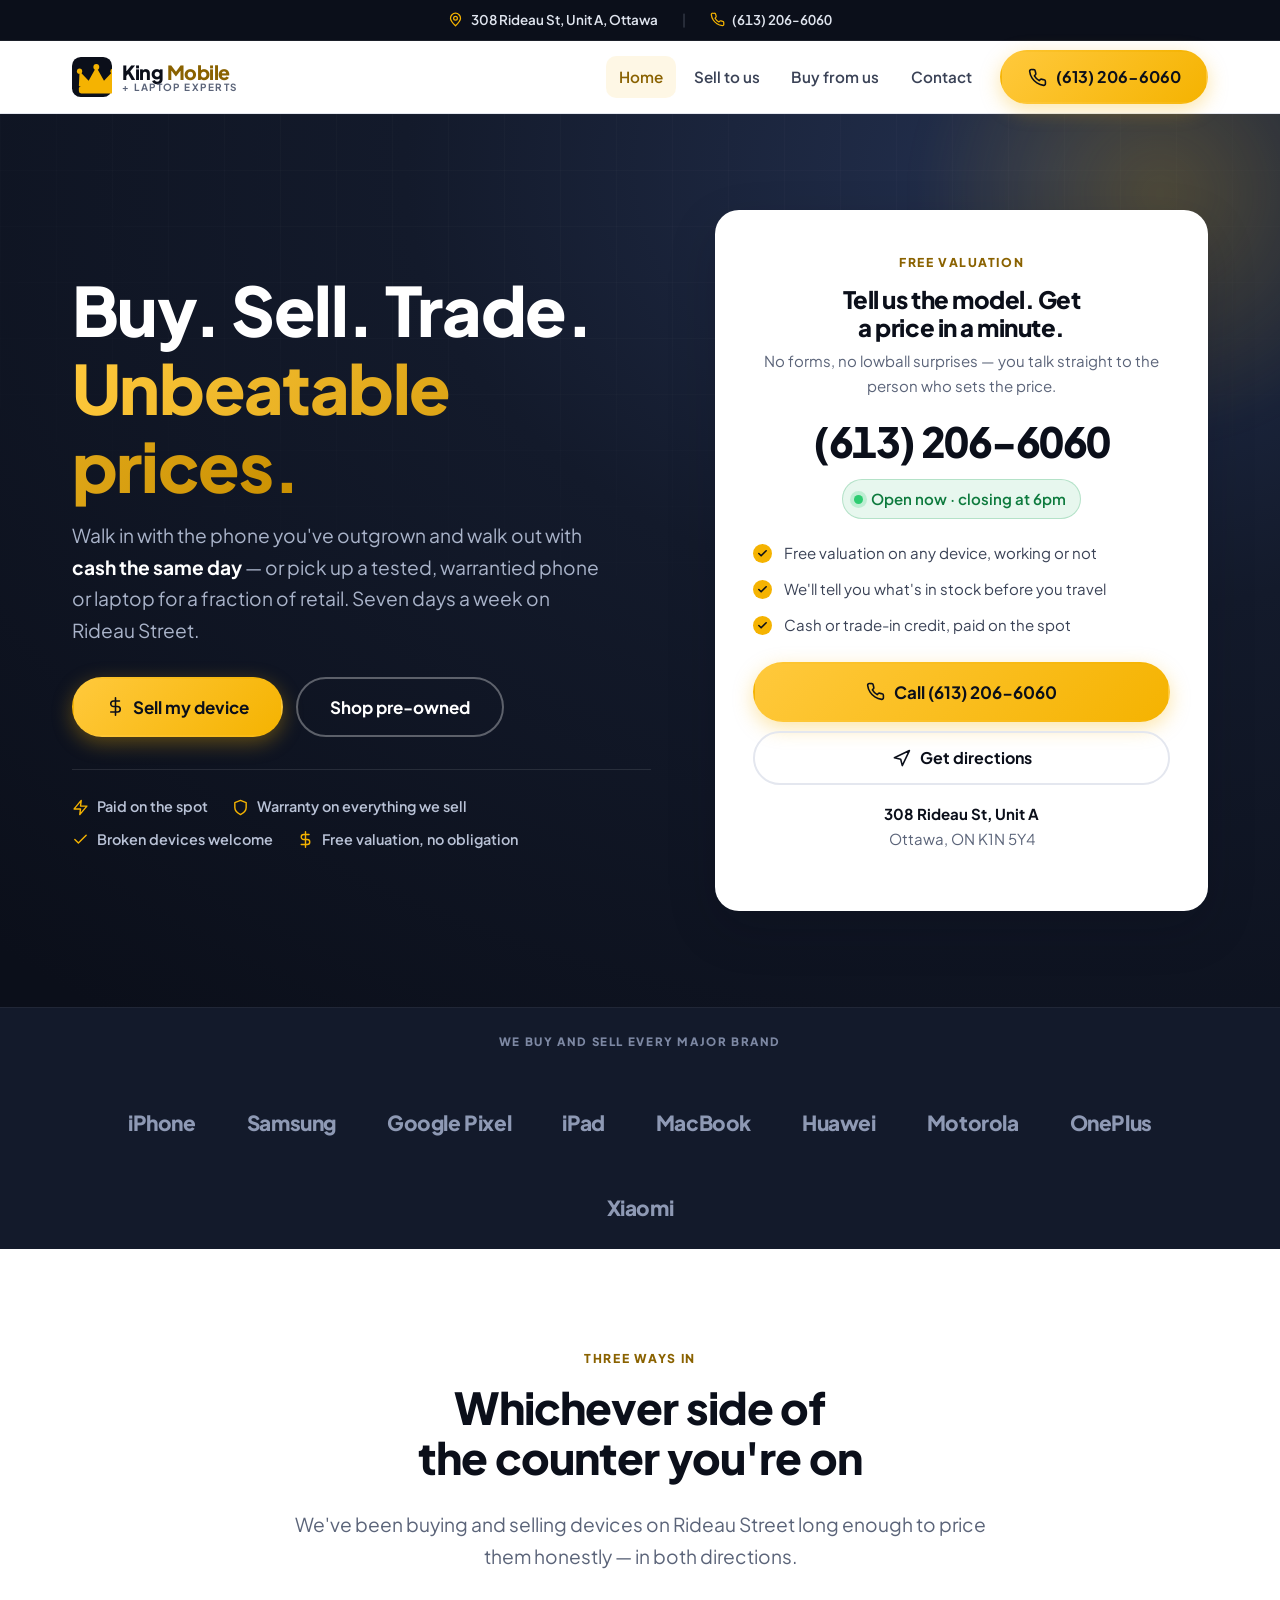
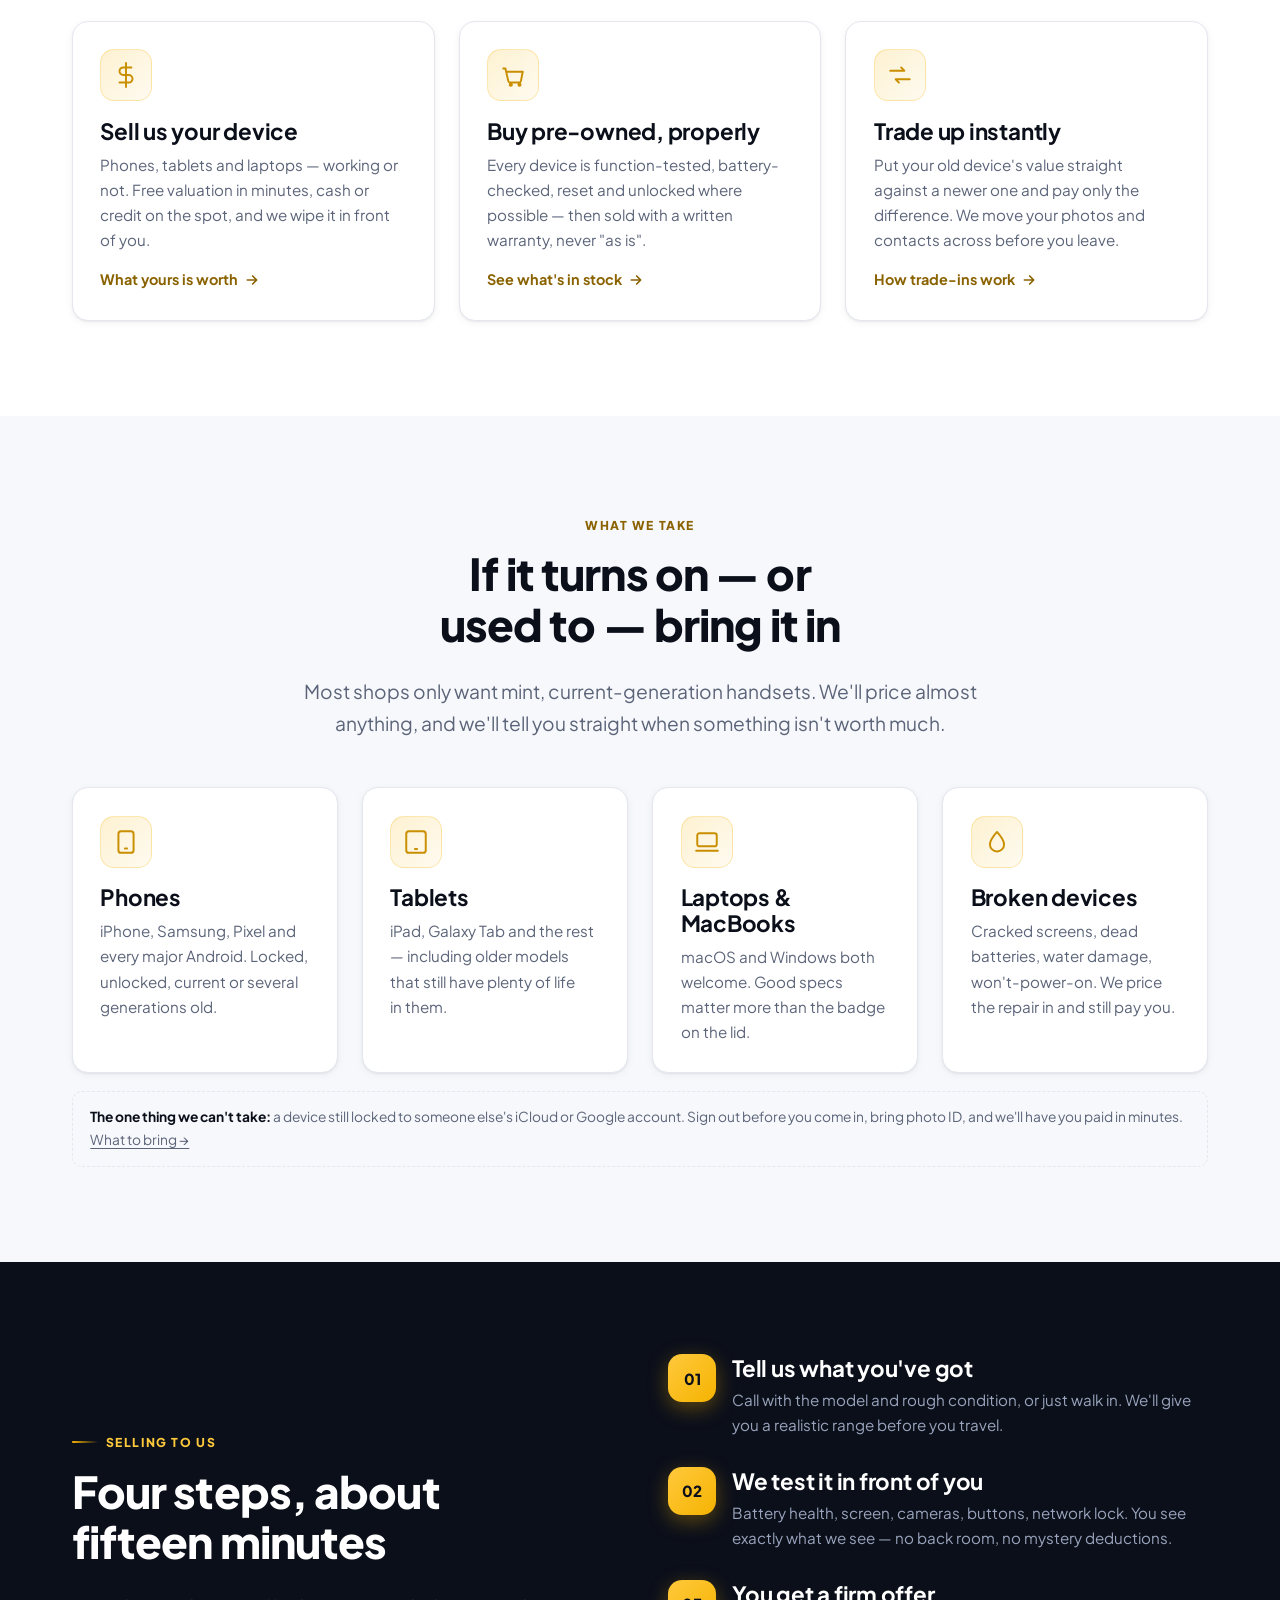
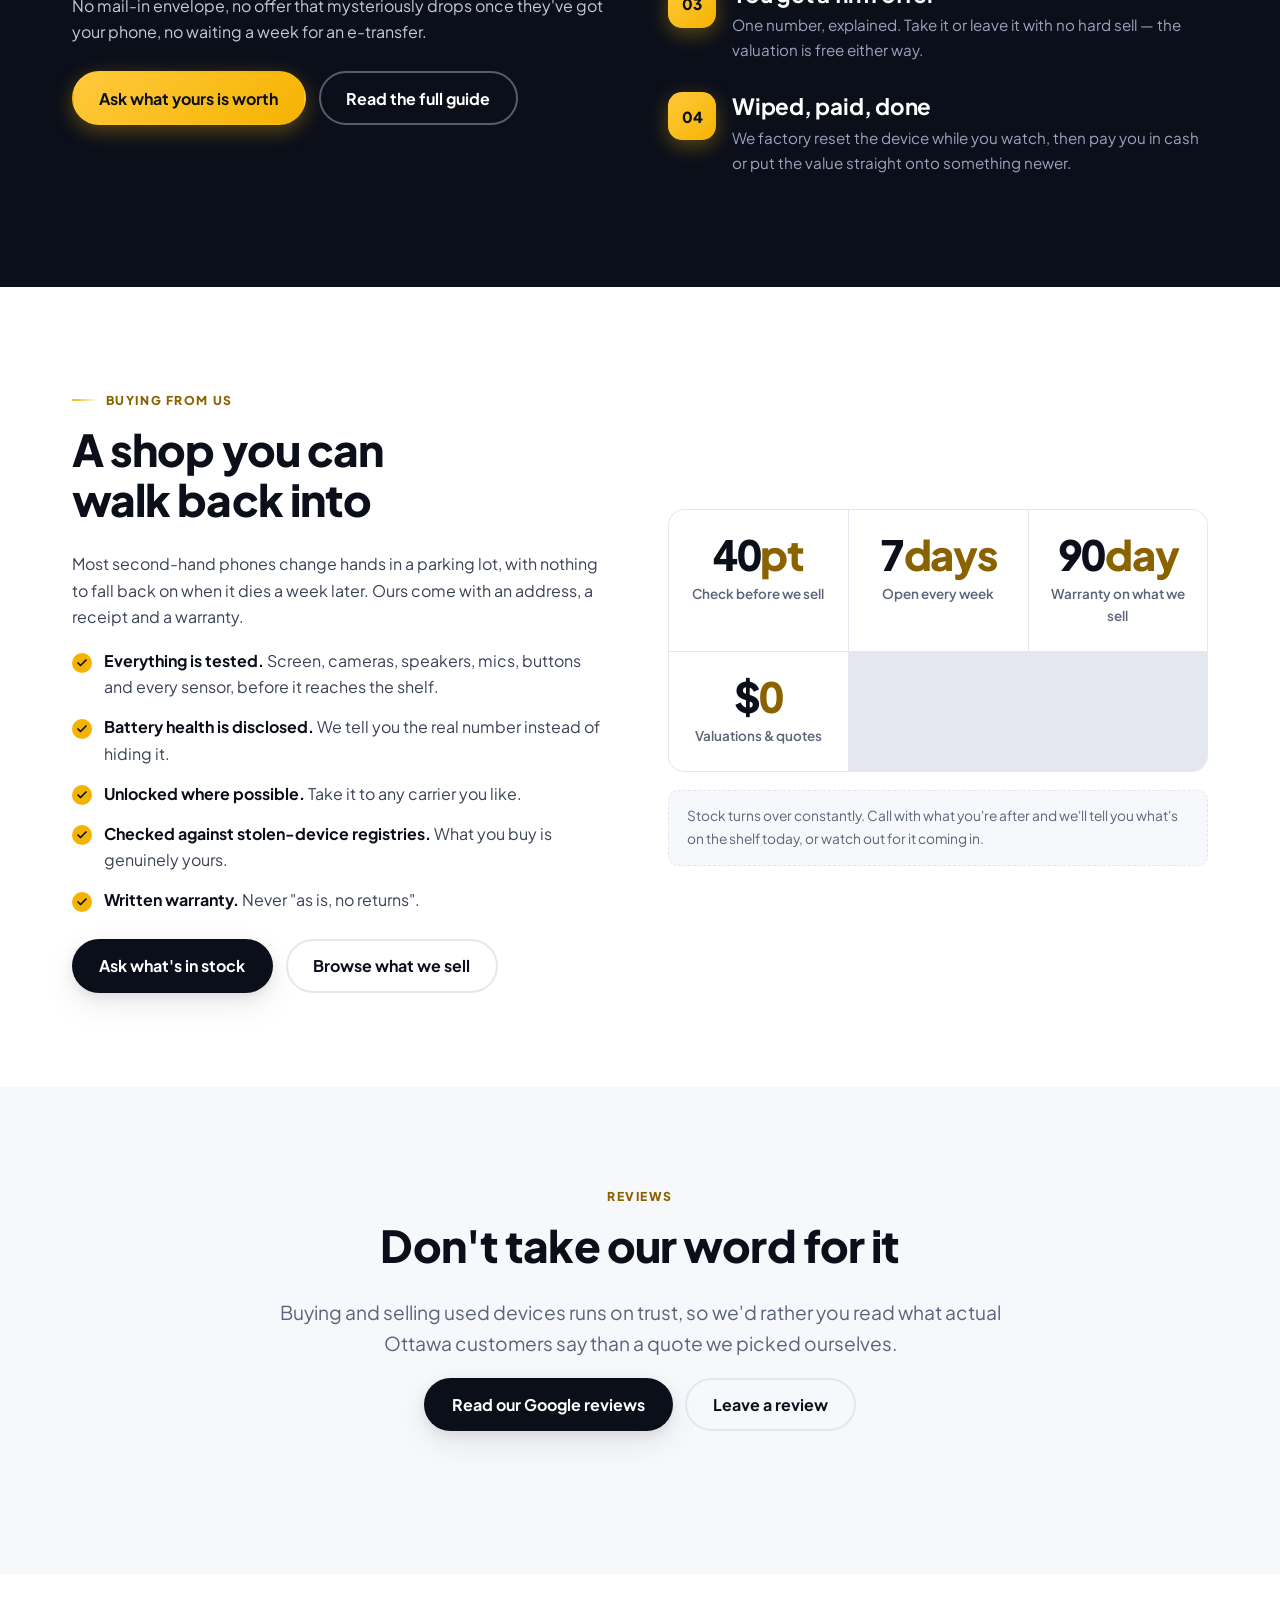
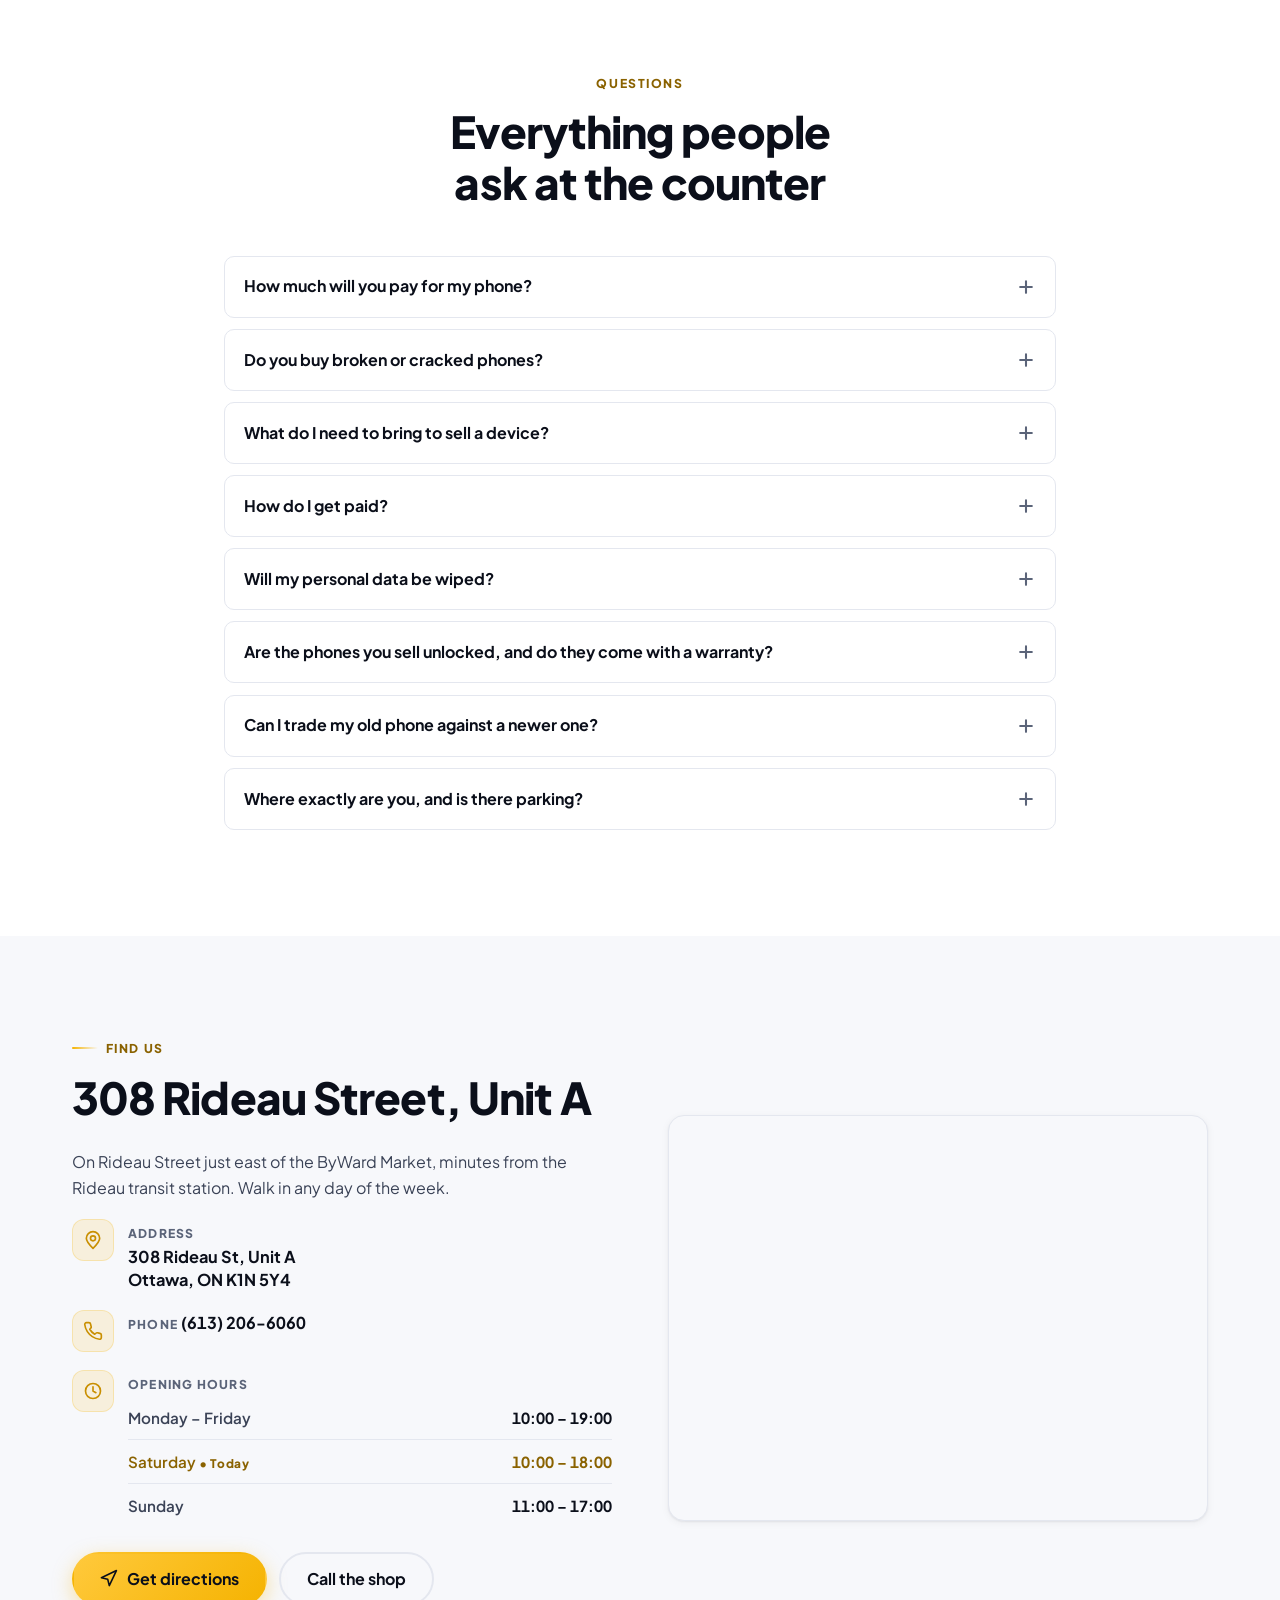
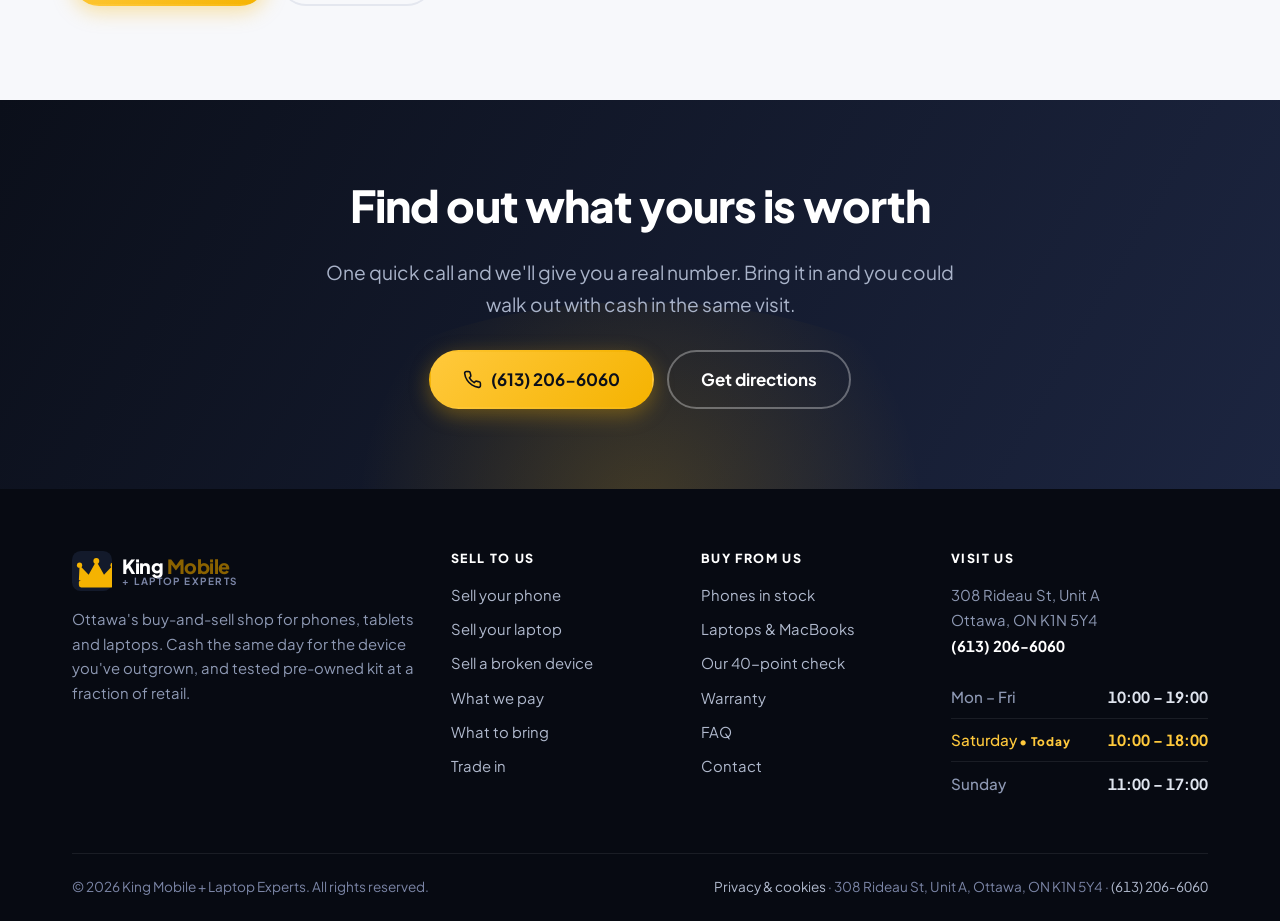
==== commit e1c0ba77: "Reposition site as a phone buy-and-sell shop; drop repairs entirely The business is now buying and s" ====
--- a/index.html
+++ b/index.html
@@ -7,12 +7,11 @@
      scripts). Edit conversion labels there, not here. -->
 <script async src="https://www.googletagmanager.com/gtag/js?id=AW-17829939467"></script>
 <script src="/assets/js/gtag.js"></script>
-
 <meta charset="utf-8">
 <meta name="viewport" content="width=device-width, initial-scale=1, viewport-fit=cover">
 
-<title>Phone Repair Ottawa | King Mobile + Laptop Experts</title>
-<meta name="description" content="Ottawa's phone doctor on Rideau St. Cracked screens, batteries, charging ports, water damage and laptop repair, most done while you wait. Call (613) 206-6060.">
+<title>Buy &amp; Sell Phones Ottawa | King Mobile + Laptop Experts</title>
+<meta name="description" content="Sell your phone, tablet or laptop for cash in Ottawa, working or broken. Buy tested pre-owned devices with a warranty, or trade up. Call (613) 206-6060.">
 <link rel="canonical" href="https://kingmobileexperts.ca/">
 
 <meta name="theme-color" content="#0b0f1a">
@@ -20,33 +19,29 @@
 <meta name="apple-mobile-web-app-title" content="King Mobile">
 <meta name="robots" content="index, follow, max-image-preview:large">
 
-<!-- Local relevance signals -->
 <meta name="geo.region" content="CA-ON">
 <meta name="geo.placename" content="Ottawa">
 
-<!-- Social sharing -->
 <meta property="og:type" content="business.business">
 <meta property="og:site_name" content="King Mobile + Laptop Experts">
 <meta property="og:locale" content="en_CA">
-<meta property="og:title" content="King Mobile + Laptop Experts — Phone &amp; Laptop Repair on Rideau St">
-<meta property="og:description" content="Cracked screens, dead batteries, water damage and laptop repair — most done while you wait. We also buy, sell and trade. Call (613) 206-6060.">
+<meta property="og:title" content="Buy &amp; Sell Phones in Ottawa | King Mobile + Laptop Experts">
+<meta property="og:description" content="Cash for your old phone or laptop, working or broken. Tested pre-owned devices with a warranty. Trade up and pay the difference.">
 <meta property="og:url" content="https://kingmobileexperts.ca/">
 <meta property="og:image" content="https://kingmobileexperts.ca/assets/img/og-cover.jpg">
 <meta property="og:image:width" content="1200">
 <meta property="og:image:height" content="630">
-<meta property="og:image:alt" content="King Mobile + Laptop Experts — phone, tablet and laptop repair at 308 Rideau St, Ottawa.">
+<meta property="og:image:alt" content="King Mobile + Laptop Experts — buy, sell and trade phones and laptops at 308 Rideau St, Ottawa.">
 <meta name="twitter:card" content="summary_large_image">
-<meta name="twitter:title" content="King Mobile + Laptop Experts — Phone &amp; Laptop Repair on Rideau St">
-<meta name="twitter:description" content="Cracked screens, batteries, water damage, laptop repair. Buy, sell and trade. Call (613) 206-6060.">
+<meta name="twitter:title" content="Buy &amp; Sell Phones in Ottawa | King Mobile + Laptop Experts">
+<meta name="twitter:description" content="Cash for your old device, working or broken. Tested pre-owned phones and laptops with a warranty.">
 <meta name="twitter:image" content="https://kingmobileexperts.ca/assets/img/og-cover.jpg">
 
-<!-- Icons -->
 <link rel="icon" href="/favicon.ico" sizes="48x48">
 <link rel="icon" href="/favicon.svg" type="image/svg+xml">
 <link rel="apple-touch-icon" href="/assets/img/apple-touch-icon.png">
 <link rel="manifest" href="/site.webmanifest">
 
-<!-- Fonts: preconnect so the handshake overlaps HTML parsing -->
 <link rel="preconnect" href="https://fonts.googleapis.com">
 <link rel="preconnect" href="https://fonts.gstatic.com" crossorigin>
 <link rel="stylesheet" href="https://fonts.googleapis.com/css2?family=Plus+Jakarta+Sans:wght@400;500;600;700;800&amp;display=swap">
@@ -65,7 +60,7 @@
   "@type": "MobilePhoneStore",
   "@id": "https://kingmobileexperts.ca/#business",
   "name": "King Mobile + Laptop Experts",
-  "description": "Phone, tablet and laptop repair in Ottawa. Screen replacement, battery replacement, charging port repair, water damage treatment and data recovery. We also buy, sell and trade phones and laptops.",
+  "description": "Buy, sell and trade phones, tablets and laptops in Ottawa. We pay cash the same day for devices in any condition, working or broken, and sell tested pre-owned devices with a warranty.",
   "url": "https://kingmobileexperts.ca/",
   "telephone": "+1-613-206-6060",
   "image": "https://kingmobileexperts.ca/assets/img/og-cover.jpg",
@@ -99,15 +94,15 @@
   ],
   "hasOfferCatalog": {
     "@type": "OfferCatalog",
-    "name": "Repair services",
+    "name": "Buy, sell and trade",
     "itemListElement": [
-      { "@type": "Offer", "itemOffered": { "@type": "Service", "name": "Phone screen replacement" } },
-      { "@type": "Offer", "itemOffered": { "@type": "Service", "name": "Phone battery replacement" } },
-      { "@type": "Offer", "itemOffered": { "@type": "Service", "name": "Charging port repair" } },
-      { "@type": "Offer", "itemOffered": { "@type": "Service", "name": "Water damage treatment" } },
-      { "@type": "Offer", "itemOffered": { "@type": "Service", "name": "Laptop repair" } },
-      { "@type": "Offer", "itemOffered": { "@type": "Service", "name": "Data recovery and transfer" } },
-      { "@type": "Offer", "itemOffered": { "@type": "Service", "name": "Buy, sell and trade phones and laptops" } }
+      { "@type": "Offer", "itemOffered": { "@type": "Service", "name": "Buy phones, tablets and laptops from the public for cash" } },
+      { "@type": "Offer", "itemOffered": { "@type": "Service", "name": "Free device valuation" } },
+      { "@type": "Offer", "itemOffered": { "@type": "Service", "name": "Trade-in and upgrade" } },
+      { "@type": "Offer", "itemOffered": { "@type": "Product", "name": "Pre-owned smartphones" } },
+      { "@type": "Offer", "itemOffered": { "@type": "Product", "name": "Pre-owned tablets" } },
+      { "@type": "Offer", "itemOffered": { "@type": "Product", "name": "Pre-owned laptops and MacBooks" } },
+      { "@type": "Offer", "itemOffered": { "@type": "Service", "name": "Data transfer to a new device" } }
     ]
   }
 }
@@ -164,9 +159,8 @@
 
       <div class="nav-links">
         <a href="/" aria-current="page">Home</a>
-        <a href="/services">Repairs</a>
-        <a href="/services#prices">Prices</a>
-        <a href="/buy-sell">Buy &amp; Sell</a>
+        <a href="/sell">Sell to us</a>
+        <a href="/buy">Buy from us</a>
         <a href="/contact">Contact</a>
       </div>
 
@@ -186,9 +180,8 @@
 
   <div class="mobile-menu" id="mobile-menu">
     <a class="m-link" href="/" aria-current="page">Home</a>
-    <a class="m-link" href="/services">Repairs</a>
-    <a class="m-link" href="/services#prices">Prices</a>
-    <a class="m-link" href="/buy-sell">Buy &amp; Sell</a>
+    <a class="m-link" href="/sell">Sell to us</a>
+    <a class="m-link" href="/buy">Buy from us</a>
     <a class="m-link" href="/contact">Contact</a>
     <a class="btn btn--gold btn--block" href="tel:+16132066060">
       <svg viewBox="0 0 24 24" fill="none" stroke="currentColor" stroke-width="2" stroke-linecap="round" stroke-linejoin="round" aria-hidden="true"><path d="M22 16.9v3a2 2 0 0 1-2.2 2 19.8 19.8 0 0 1-8.6-3.1 19.5 19.5 0 0 1-6-6A19.8 19.8 0 0 1 2.1 4.2 2 2 0 0 1 4.1 2h3a2 2 0 0 1 2 1.7c.1 1 .4 1.9.7 2.8a2 2 0 0 1-.5 2.1L8.1 9.9a16 16 0 0 0 6 6l1.3-1.2a2 2 0 0 1 2.1-.5c.9.3 1.8.6 2.8.7a2 2 0 0 1 1.7 2Z"/></svg>
@@ -203,36 +196,37 @@
 <section class="hero">
   <div class="wrap hero-grid">
     <div>
-      <h1>Ottawa's phone doctor.<br><span class="accent">Unbeatable prices.</span></h1>
+      <h1>Buy. Sell. Trade.<br><span class="accent">Unbeatable prices.</span></h1>
 
       <p class="hero-lead">
-        Cracked screen, dead battery, water damage or a laptop that won't boot &mdash;
-        most repairs are done <strong>while you wait</strong> at our Rideau Street shop.
-        We also buy, sell and trade phones and laptops.
+        Walk in with the phone you've outgrown and walk out with <strong>cash the same
+        day</strong> &mdash; or pick up a tested, warrantied phone or laptop for a fraction
+        of retail. Seven days a week on Rideau Street.
       </p>
 
       <div class="btn-row">
-        <a class="btn btn--gold btn--lg" href="tel:+16132066060">
-          <svg viewBox="0 0 24 24" fill="none" stroke="currentColor" stroke-width="2" stroke-linecap="round" stroke-linejoin="round" aria-hidden="true"><path d="M22 16.9v3a2 2 0 0 1-2.2 2 19.8 19.8 0 0 1-8.6-3.1 19.5 19.5 0 0 1-6-6A19.8 19.8 0 0 1 2.1 4.2 2 2 0 0 1 4.1 2h3a2 2 0 0 1 2 1.7c.1 1 .4 1.9.7 2.8a2 2 0 0 1-.5 2.1L8.1 9.9a16 16 0 0 0 6 6l1.3-1.2a2 2 0 0 1 2.1-.5c.9.3 1.8.6 2.8.7a2 2 0 0 1 1.7 2Z"/></svg>
-          Call for a free quote
+        <a class="btn btn--gold btn--lg" href="/sell">
+          <svg viewBox="0 0 24 24" fill="none" stroke="currentColor" stroke-width="2" stroke-linecap="round" stroke-linejoin="round" aria-hidden="true"><path d="M12 1v22M17 5H9.5a3.5 3.5 0 0 0 0 7h5a3.5 3.5 0 0 1 0 7H6"/></svg>
+          Sell my device
         </a>
-        <a class="btn btn--ghost btn--lg" href="/services#prices">See repair prices</a>
+        <a class="btn btn--ghost btn--lg" href="/buy">Shop pre-owned</a>
       </div>
 
       <ul class="hero-trust">
-        <li><svg viewBox="0 0 24 24" fill="none" stroke="currentColor" stroke-width="2" stroke-linecap="round" stroke-linejoin="round" aria-hidden="true"><path d="M13 2 3 14h9l-1 8 10-12h-9l1-8Z"/></svg>Most repairs in 30&ndash;60 min</li>
-        <li><svg viewBox="0 0 24 24" fill="none" stroke="currentColor" stroke-width="2" stroke-linecap="round" stroke-linejoin="round" aria-hidden="true"><path d="M12 22s8-4 8-10V5l-8-3-8 3v7c0 6 8 10 8 10Z"/></svg>Warranty on every repair</li>
-        <li><svg viewBox="0 0 24 24" fill="none" stroke="currentColor" stroke-width="2" stroke-linecap="round" stroke-linejoin="round" aria-hidden="true"><path d="M12 1v22M17 5H9.5a3.5 3.5 0 0 0 0 7h5a3.5 3.5 0 0 1 0 7H6"/></svg>We beat written quotes</li>
-        <li><svg viewBox="0 0 24 24" fill="none" stroke="currentColor" stroke-width="2" stroke-linecap="round" stroke-linejoin="round" aria-hidden="true"><path d="M20 6 9 17l-5-5"/></svg>No fix, no fee</li>
+        <li><svg viewBox="0 0 24 24" fill="none" stroke="currentColor" stroke-width="2" stroke-linecap="round" stroke-linejoin="round" aria-hidden="true"><path d="M13 2 3 14h9l-1 8 10-12h-9l1-8Z"/></svg>Paid on the spot</li>
+        <li><svg viewBox="0 0 24 24" fill="none" stroke="currentColor" stroke-width="2" stroke-linecap="round" stroke-linejoin="round" aria-hidden="true"><path d="M12 22s8-4 8-10V5l-8-3-8 3v7c0 6 8 10 8 10Z"/></svg>Warranty on everything we sell</li>
+        <li><svg viewBox="0 0 24 24" fill="none" stroke="currentColor" stroke-width="2" stroke-linecap="round" stroke-linejoin="round" aria-hidden="true"><path d="M20 6 9 17l-5-5"/></svg>Broken devices welcome</li>
+        <li><svg viewBox="0 0 24 24" fill="none" stroke="currentColor" stroke-width="2" stroke-linecap="round" stroke-linejoin="round" aria-hidden="true"><path d="M12 1v22M17 5H9.5a3.5 3.5 0 0 0 0 7h5a3.5 3.5 0 0 1 0 7H6"/></svg>Free valuation, no obligation</li>
       </ul>
     </div>
 
     <!-- Calling is the only conversion path on this site, so the number is
          the card's headline rather than a form field. -->
     <div class="call-card">
-      <span class="eyebrow">Free quote, no obligation</span>
+      <span class="eyebrow">Free valuation</span>
       <h2>Tell us the model. Get a price in a minute.</h2>
-      <p>No forms, no waiting on a reply &mdash; you talk straight to the person who'll do the repair.</p>
+      <p>No forms, no lowball surprises &mdash; you talk straight to the person who
+         sets the price.</p>
 
       <a class="call-number" href="tel:+16132066060">(613) 206-6060</a>
 
@@ -242,9 +236,9 @@
       </p>
 
       <ul class="call-points">
-        <li>We price your exact model on the spot</li>
-        <li>We check the part's in stock before you travel</li>
-        <li>Walk in any day &mdash; no appointment needed</li>
+        <li>Free valuation on any device, working or not</li>
+        <li>We'll tell you what's in stock before you travel</li>
+        <li>Cash or trade-in credit, paid on the spot</li>
       </ul>
 
       <a class="btn btn--gold btn--block btn--lg" href="tel:+16132066060">
@@ -262,9 +256,9 @@
 </section>
 
 <!-- ============================ Brands ============================ -->
-<section class="brands" aria-label="Brands we repair">
+<section class="brands" aria-label="Brands we buy and sell">
   <div class="wrap brands-inner">
-    <span class="brands-label">We fix every major brand</span>
+    <span class="brands-label">We buy and sell every major brand</span>
     <span class="b-item">iPhone</span>
     <span class="b-item">Samsung</span>
     <span class="b-item">Google Pixel</span>
@@ -277,133 +271,157 @@
   </div>
 </section>
 
-<!-- ============================ Services ============================ -->
-<!-- ==========================================================================
-     ⚠️  PLACEHOLDER PRICES — READ BEFORE YOU GO LIVE
-     Every "from $…" figure below is a stand-in so you can see the layout.
-     Replace each one with your real starting price, or delete the
-     <span class="card-price"> element entirely if you'd rather quote by phone.
-     The same applies to the full price table on /services.
-     ========================================================================== -->
-<section class="section" id="services">
+<!-- ============================ Three pillars ============================ -->
+<section class="section" id="how">
   <div class="wrap">
     <div class="sec-head sec-head--center">
-      <span class="eyebrow">What we fix</span>
-      <h2>Repairs done properly, the first time</h2>
-      <p>Walk in with a broken device, walk out with a working one. Every repair is
-         tested before it leaves the counter and backed by our warranty.</p>
-    </div>
-
-    <div class="grid grid--4">
+      <span class="eyebrow">Three ways in</span>
+      <h2>Whichever side of the counter you're on</h2>
+      <p>We've been buying and selling devices on Rideau Street long enough to
+         price them honestly &mdash; in both directions.</p>
+    </div>
+
+    <div class="grid grid--3">
       <article class="card card--link reveal">
-        <span class="card-icon"><svg viewBox="0 0 24 24" fill="none" stroke="currentColor" stroke-width="1.8" stroke-linecap="round" stroke-linejoin="round" aria-hidden="true"><rect x="5" y="2" width="14" height="20" rx="2.5"/><path d="m9 7 3 4-2 2 3 4"/></svg></span>
-        <h3>Screen replacement</h3>
-        <p>Cracked glass, dead pixels, black screen or an unresponsive touch layer &mdash; replaced and colour-calibrated.</p>
-        <p><span class="card-price">from $79</span></p>
-        <a class="card-link stretch" href="/services#screens">Screen repair details
+        <span class="card-icon"><svg viewBox="0 0 24 24" fill="none" stroke="currentColor" stroke-width="1.8" stroke-linecap="round" stroke-linejoin="round" aria-hidden="true"><path d="M12 1v22M17 5H9.5a3.5 3.5 0 0 0 0 7h5a3.5 3.5 0 0 1 0 7H6"/></svg></span>
+        <h3>Sell us your device</h3>
+        <p>Phones, tablets and laptops &mdash; working or not. Free valuation in
+           minutes, cash or credit on the spot, and we wipe it in front of you.</p>
+        <a class="card-link stretch" href="/sell">What yours is worth
           <svg viewBox="0 0 24 24" fill="none" stroke="currentColor" stroke-width="2.5" stroke-linecap="round" stroke-linejoin="round" aria-hidden="true"><path d="M5 12h14M13 6l6 6-6 6"/></svg></a>
       </article>
 
       <article class="card card--link reveal">
-        <span class="card-icon"><svg viewBox="0 0 24 24" fill="none" stroke="currentColor" stroke-width="1.8" stroke-linecap="round" stroke-linejoin="round" aria-hidden="true"><rect x="2" y="7" width="16" height="10" rx="2.5"/><path d="M22 11v2"/><path d="M5.5 10.5v3M9 10.5v3"/></svg></span>
-        <h3>Battery replacement</h3>
-        <p>Dying by lunchtime? Shutting off at 30%? A fresh high-capacity cell brings all-day life back.</p>
-        <p><span class="card-price">from $49</span></p>
-        <a class="card-link stretch" href="/services#battery">Battery details
+        <span class="card-icon"><svg viewBox="0 0 24 24" fill="none" stroke="currentColor" stroke-width="1.8" stroke-linecap="round" stroke-linejoin="round" aria-hidden="true"><path d="M3 6h2l2.6 11.4a2 2 0 0 0 2 1.6h7.7a2 2 0 0 0 2-1.5L21 9H6"/><circle cx="10" cy="21" r="1"/><circle cx="18" cy="21" r="1"/></svg></span>
+        <h3>Buy pre-owned, properly</h3>
+        <p>Every device is function-tested, battery-checked, reset and unlocked
+           where possible &mdash; then sold with a written warranty, never "as is".</p>
+        <a class="card-link stretch" href="/buy">See what's in stock
           <svg viewBox="0 0 24 24" fill="none" stroke="currentColor" stroke-width="2.5" stroke-linecap="round" stroke-linejoin="round" aria-hidden="true"><path d="M5 12h14M13 6l6 6-6 6"/></svg></a>
       </article>
 
       <article class="card card--link reveal">
-        <span class="card-icon"><svg viewBox="0 0 24 24" fill="none" stroke="currentColor" stroke-width="1.8" stroke-linecap="round" stroke-linejoin="round" aria-hidden="true"><path d="M9 2v6M15 2v6"/><path d="M6 8h12v4a6 6 0 0 1-12 0Z"/><path d="M12 18v4"/></svg></span>
-        <h3>Charging port</h3>
-        <p>Only charges at the right angle, or not at all? Usually lint or a worn port &mdash; often a same-hour fix.</p>
-        <p><span class="card-price">from $59</span></p>
-        <a class="card-link stretch" href="/services#port">Charging port details
+        <span class="card-icon"><svg viewBox="0 0 24 24" fill="none" stroke="currentColor" stroke-width="1.8" stroke-linecap="round" stroke-linejoin="round" aria-hidden="true"><path d="M3 8h13l-3-3M21 16H8l3 3"/></svg></span>
+        <h3>Trade up instantly</h3>
+        <p>Put your old device's value straight against a newer one and pay only
+           the difference. We move your photos and contacts across before you leave.</p>
+        <a class="card-link stretch" href="/sell#trade">How trade-ins work
           <svg viewBox="0 0 24 24" fill="none" stroke="currentColor" stroke-width="2.5" stroke-linecap="round" stroke-linejoin="round" aria-hidden="true"><path d="M5 12h14M13 6l6 6-6 6"/></svg></a>
       </article>
-
-      <article class="card card--link reveal">
+    </div>
+  </div>
+</section>
+
+<!-- ============================ What we buy ============================ -->
+<section class="section section--tint" id="what-we-buy">
+  <div class="wrap">
+    <div class="sec-head sec-head--center">
+      <span class="eyebrow">What we take</span>
+      <h2>If it turns on &mdash; or used to &mdash; bring it in</h2>
+      <p>Most shops only want mint, current-generation handsets. We'll price almost
+         anything, and we'll tell you straight when something isn't worth much.</p>
+    </div>
+
+    <div class="grid grid--4">
+      <article class="card reveal">
+        <span class="card-icon"><svg viewBox="0 0 24 24" fill="none" stroke="currentColor" stroke-width="1.8" stroke-linecap="round" stroke-linejoin="round" aria-hidden="true"><rect x="5" y="2" width="14" height="20" rx="2.5"/><path d="M11 18h2"/></svg></span>
+        <h3>Phones</h3>
+        <p>iPhone, Samsung, Pixel and every major Android. Locked, unlocked, current
+           or several generations old.</p>
+      </article>
+      <article class="card reveal">
+        <span class="card-icon"><svg viewBox="0 0 24 24" fill="none" stroke="currentColor" stroke-width="1.8" stroke-linecap="round" stroke-linejoin="round" aria-hidden="true"><rect x="3" y="2" width="18" height="20" rx="2.5"/><path d="M11 18.5h2"/></svg></span>
+        <h3>Tablets</h3>
+        <p>iPad, Galaxy Tab and the rest &mdash; including older models that still have
+           plenty of life in them.</p>
+      </article>
+      <article class="card reveal">
+        <span class="card-icon"><svg viewBox="0 0 24 24" fill="none" stroke="currentColor" stroke-width="1.8" stroke-linecap="round" stroke-linejoin="round" aria-hidden="true"><rect x="3" y="4" width="18" height="12" rx="2"/><path d="M2 20h20"/></svg></span>
+        <h3>Laptops &amp; MacBooks</h3>
+        <p>macOS and Windows both welcome. Good specs matter more than the badge on
+           the lid.</p>
+      </article>
+      <article class="card reveal">
         <span class="card-icon"><svg viewBox="0 0 24 24" fill="none" stroke="currentColor" stroke-width="1.8" stroke-linecap="round" stroke-linejoin="round" aria-hidden="true"><path d="M12 2.7S5.5 10 5.5 14.2a6.5 6.5 0 0 0 13 0C18.5 10 12 2.7 12 2.7Z"/></svg></span>
-        <h3>Water damage</h3>
-        <p>Dropped it in the sink or the Rideau? Bring it in fast &mdash; ultrasonic cleaning saves most boards.</p>
-        <p><span class="card-price">free diagnostic</span></p>
-        <a class="card-link stretch" href="/services#water">Water damage details
-          <svg viewBox="0 0 24 24" fill="none" stroke="currentColor" stroke-width="2.5" stroke-linecap="round" stroke-linejoin="round" aria-hidden="true"><path d="M5 12h14M13 6l6 6-6 6"/></svg></a>
+        <h3>Broken devices</h3>
+        <p>Cracked screens, dead batteries, water damage, won't-power-on. We price
+           the repair in and still pay you.</p>
       </article>
-
-      <article class="card card--link reveal">
-        <span class="card-icon"><svg viewBox="0 0 24 24" fill="none" stroke="currentColor" stroke-width="1.8" stroke-linecap="round" stroke-linejoin="round" aria-hidden="true"><path d="M3 8.5A2.5 2.5 0 0 1 5.5 6h1.8a1 1 0 0 0 .84-.46l.92-1.42A1 1 0 0 1 9.9 3.7h4.2a1 1 0 0 1 .84.42l.92 1.42a1 1 0 0 0 .84.46h1.8A2.5 2.5 0 0 1 21 8.5v8A2.5 2.5 0 0 1 18.5 19h-13A2.5 2.5 0 0 1 3 16.5Z"/><circle cx="12" cy="12.3" r="3.3"/></svg></span>
-        <h3>Camera, speaker &amp; mic</h3>
-        <p>Blurry photos, cracked camera glass, callers who can't hear you &mdash; modules swapped and tested.</p>
-        <p><span class="card-price">from $49</span></p>
-        <a class="card-link stretch" href="/services#camera">Camera &amp; audio details
-          <svg viewBox="0 0 24 24" fill="none" stroke="currentColor" stroke-width="2.5" stroke-linecap="round" stroke-linejoin="round" aria-hidden="true"><path d="M5 12h14M13 6l6 6-6 6"/></svg></a>
-      </article>
-
-      <article class="card card--link reveal">
-        <span class="card-icon"><svg viewBox="0 0 24 24" fill="none" stroke="currentColor" stroke-width="1.8" stroke-linecap="round" stroke-linejoin="round" aria-hidden="true"><rect x="5" y="2" width="14" height="20" rx="2.5"/><path d="M9.5 6.5h5M8 11l3.2 3.2M14 11l-2.2 2.2"/></svg></span>
-        <h3>Back glass &amp; housing</h3>
-        <p>Shattered rear glass, bent frames and worn buttons restored so your device looks new again.</p>
-        <p><span class="card-price">from $69</span></p>
-        <a class="card-link stretch" href="/services#housing">Housing details
-          <svg viewBox="0 0 24 24" fill="none" stroke="currentColor" stroke-width="2.5" stroke-linecap="round" stroke-linejoin="round" aria-hidden="true"><path d="M5 12h14M13 6l6 6-6 6"/></svg></a>
-      </article>
-
-      <article class="card card--link reveal">
-        <span class="card-icon"><svg viewBox="0 0 24 24" fill="none" stroke="currentColor" stroke-width="1.8" stroke-linecap="round" stroke-linejoin="round" aria-hidden="true"><rect x="3" y="4" width="18" height="12" rx="2"/><path d="M2 20h20"/></svg></span>
-        <h3>Laptop &amp; MacBook</h3>
-        <p>Screens, keyboards, batteries, hinges, fans and slow machines &mdash; Windows and macOS both welcome.</p>
-        <p><span class="card-price">from $79</span></p>
-        <a class="card-link stretch" href="/services#laptop">Laptop repair details
-          <svg viewBox="0 0 24 24" fill="none" stroke="currentColor" stroke-width="2.5" stroke-linecap="round" stroke-linejoin="round" aria-hidden="true"><path d="M5 12h14M13 6l6 6-6 6"/></svg></a>
-      </article>
-
-      <article class="card card--link reveal">
-        <span class="card-icon"><svg viewBox="0 0 24 24" fill="none" stroke="currentColor" stroke-width="1.8" stroke-linecap="round" stroke-linejoin="round" aria-hidden="true"><ellipse cx="12" cy="5.5" rx="8" ry="3"/><path d="M4 5.5v13c0 1.7 3.6 3 8 3s8-1.3 8-3v-13"/><path d="M4 12c0 1.7 3.6 3 8 3s8-1.3 8-3"/></svg></span>
-        <h3>Data recovery</h3>
-        <p>Photos and contacts off a dead phone, plus full transfers when you upgrade. Nothing left behind.</p>
-        <p><span class="card-price">from $59</span></p>
-        <a class="card-link stretch" href="/services#data">Data recovery details
-          <svg viewBox="0 0 24 24" fill="none" stroke="currentColor" stroke-width="2.5" stroke-linecap="round" stroke-linejoin="round" aria-hidden="true"><path d="M5 12h14M13 6l6 6-6 6"/></svg></a>
-      </article>
     </div>
 
     <p class="price-disclaimer">
-      <strong>Heads up:</strong> starting prices vary by model and part availability.
-      Call <a class="tel" href="tel:+16132066060">(613) 206-6060</a> for an exact quote before you come in &mdash;
-      quotes are free and there's never an obligation.
+      <strong>The one thing we can't take:</strong> a device still locked to someone
+      else's iCloud or Google account. Sign out before you come in, bring photo ID,
+      and we'll have you paid in minutes.
+      <a href="/sell#bring">What to bring &rarr;</a>
     </p>
   </div>
 </section>
 
-<!-- ============================ Why us ============================ -->
-<section class="section section--tint">
+<!-- ============================ How selling works ============================ -->
+<section class="section section--ink">
   <div class="wrap split">
     <div>
-      <span class="eyebrow">Why King Mobile</span>
-      <h2>The best price in Ottawa &mdash; and the repair to match</h2>
-      <p>Anyone can promise a low price. We back ours with real parts, a proper
-         warranty and technicians who do this all day, every day on Rideau Street.</p>
+      <span class="eyebrow">Selling to us</span>
+      <h2>Four steps, about fifteen minutes</h2>
+      <p>No mail-in envelope, no offer that mysteriously drops once they've got your
+         phone, no waiting a week for an e-transfer.</p>
+      <div class="btn-row" style="margin-top:1.6rem">
+        <a class="btn btn--gold" href="tel:+16132066060">Ask what yours is worth</a>
+        <a class="btn btn--ghost" href="/sell">Read the full guide</a>
+      </div>
+    </div>
+
+    <ol class="steps">
+      <li class="step reveal">
+        <h3>Tell us what you've got</h3>
+        <p>Call with the model and rough condition, or just walk in. We'll give you a realistic range before you travel.</p>
+      </li>
+      <li class="step reveal">
+        <h3>We test it in front of you</h3>
+        <p>Battery health, screen, cameras, buttons, network lock. You see exactly what we see &mdash; no back room, no mystery deductions.</p>
+      </li>
+      <li class="step reveal">
+        <h3>You get a firm offer</h3>
+        <p>One number, explained. Take it or leave it with no hard sell &mdash; the valuation is free either way.</p>
+      </li>
+      <li class="step reveal">
+        <h3>Wiped, paid, done</h3>
+        <p>We factory reset the device while you watch, then pay you in cash or put the value straight onto something newer.</p>
+      </li>
+    </ol>
+  </div>
+</section>
+
+<!-- ============================ Why buy from us ============================ -->
+<section class="section">
+  <div class="wrap split">
+    <div>
+      <span class="eyebrow">Buying from us</span>
+      <h2>A shop you can walk back into</h2>
+      <p>Most second-hand phones change hands in a parking lot, with nothing to fall
+         back on when it dies a week later. Ours come with an address, a receipt and
+         a warranty.</p>
 
       <ul class="check-list">
-        <li><strong>We beat any written quote.</strong> Show us a competitor's price in writing and we'll do better.</li>
-        <li><strong>No fix, no fee.</strong> If we can't repair it, you don't pay a diagnostic charge.</li>
-        <li><strong>Quality parts only.</strong> Screens and batteries we'd fit to our own phones, never the cheapest bin.</li>
-        <li><strong>Your data stays yours.</strong> We never browse your device, and nothing is copied without your say-so.</li>
-        <li><strong>Straight answers.</strong> If a repair isn't worth the money, we'll tell you and show you the alternatives.</li>
+        <li><strong>Everything is tested.</strong> Screen, cameras, speakers, mics, buttons and every sensor, before it reaches the shelf.</li>
+        <li><strong>Battery health is disclosed.</strong> We tell you the real number instead of hiding it.</li>
+        <li><strong>Unlocked where possible.</strong> Take it to any carrier you like.</li>
+        <li><strong>Checked against stolen-device registries.</strong> What you buy is genuinely yours.</li>
+        <li><strong>Written warranty.</strong> Never "as is, no returns".</li>
       </ul>
 
       <div class="btn-row">
-        <a class="btn btn--ink" href="tel:+16132066060">Get a free quote</a>
-        <a class="btn btn--outline" href="/services#prices">Browse all prices</a>
+        <a class="btn btn--ink" href="tel:+16132066060">Ask what's in stock</a>
+        <a class="btn btn--outline" href="/buy">Browse what we sell</a>
       </div>
     </div>
 
     <div>
       <div class="stat-grid reveal">
         <div class="stat">
-          <span class="stat-num">30<span class="unit">min</span></span>
-          <span class="stat-label">Typical screen swap</span>
+          <span class="stat-num">40<span class="unit">pt</span></span>
+          <span class="stat-label">Check before we sell</span>
         </div>
         <div class="stat">
           <span class="stat-num">7<span class="unit">days</span></span>
@@ -411,94 +429,18 @@
         </div>
         <div class="stat">
           <span class="stat-num">90<span class="unit">day</span></span>
-          <span class="stat-label">Repair warranty</span>
+          <span class="stat-label">Warranty on what we sell</span>
         </div>
         <div class="stat">
           <span class="stat-num">$<span class="unit">0</span></span>
-          <span class="stat-label">Diagnostics &amp; quotes</span>
+          <span class="stat-label">Valuations &amp; quotes</span>
         </div>
       </div>
 
       <p class="price-disclaimer" style="margin-top:1.1rem">
-        Walk-ins welcome all day. Dropping in at a busy time? Call ahead and we'll
-        have the part ready when you arrive.
+        Stock turns over constantly. Call with what you're after and we'll tell you
+        what's on the shelf today, or watch out for it coming in.
       </p>
-    </div>
-  </div>
-</section>
-
-<!-- ============================ Process ============================ -->
-<section class="section section--ink">
-  <div class="wrap split">
-    <div>
-      <span class="eyebrow">How it works</span>
-      <h2>Four steps, usually one visit</h2>
-      <p>No appointment needed, no shipping your phone away for a week, no mystery
-         invoice at the end.</p>
-      <div class="btn-row" style="margin-top:1.6rem">
-        <a class="btn btn--gold" href="tel:+16132066060">Start with a call</a>
-        <a class="btn btn--ghost" href="/contact">Find the shop</a>
-      </div>
-    </div>
-
-    <ol class="steps">
-      <li class="step reveal">
-        <h3>Tell us what's wrong</h3>
-        <p>Call, message or just walk in. Give us the model and the symptom and we'll quote you on the spot &mdash; free.</p>
-      </li>
-      <li class="step reveal">
-        <h3>Free diagnostic</h3>
-        <p>We confirm the real fault before touching anything. Sometimes it's a $10 clean-out, not a $200 board repair.</p>
-      </li>
-      <li class="step reveal">
-        <h3>We fix it &mdash; usually while you wait</h3>
-        <p>Most screen, battery and port jobs are finished in 30&ndash;60 minutes. Grab a coffee in the Market and come back.</p>
-      </li>
-      <li class="step reveal">
-        <h3>Tested, warrantied, yours</h3>
-        <p>We test every function with you at the counter, then hand it back with the warranty in writing.</p>
-      </li>
-    </ol>
-  </div>
-</section>
-
-<!-- ============================ Buy / sell ============================ -->
-<section class="section" id="buy-sell">
-  <div class="wrap">
-    <div class="sec-head sec-head--center">
-      <span class="eyebrow">Buy &middot; Sell &middot; Trade</span>
-      <h2>Cash for your old phone. Real savings on your next one.</h2>
-      <p>Bring in a device you've outgrown and walk out with cash or credit the same
-         day &mdash; or pick up a tested, warrantied phone or laptop for a fraction of retail.</p>
-    </div>
-
-    <div class="grid grid--3">
-      <article class="card reveal">
-        <span class="card-icon"><svg viewBox="0 0 24 24" fill="none" stroke="currentColor" stroke-width="1.8" stroke-linecap="round" stroke-linejoin="round" aria-hidden="true"><path d="M12 1v22M17 5H9.5a3.5 3.5 0 0 0 0 7h5a3.5 3.5 0 0 1 0 7H6"/></svg></span>
-        <h3>Sell us your device</h3>
-        <p>Phones, tablets and laptops &mdash; working or not. Free valuation in minutes and
-           payment on the spot. Cracked screens and battery faults are fine; we price accordingly.</p>
-        <a class="card-link" href="/buy-sell#sell">What we pay
-          <svg viewBox="0 0 24 24" fill="none" stroke="currentColor" stroke-width="2.5" stroke-linecap="round" stroke-linejoin="round" aria-hidden="true"><path d="M5 12h14M13 6l6 6-6 6"/></svg></a>
-      </article>
-
-      <article class="card reveal">
-        <span class="card-icon"><svg viewBox="0 0 24 24" fill="none" stroke="currentColor" stroke-width="1.8" stroke-linecap="round" stroke-linejoin="round" aria-hidden="true"><path d="M3 6h2l2.6 11.4a2 2 0 0 0 2 1.6h7.7a2 2 0 0 0 2-1.5L21 9H6"/><circle cx="10" cy="21" r="1"/><circle cx="18" cy="21" r="1"/></svg></span>
-        <h3>Buy pre-owned, properly</h3>
-        <p>Every device we sell is fully tested, battery-checked, factory reset and
-           carrier-unlocked where possible &mdash; then sold with a warranty, not "as is".</p>
-        <a class="card-link" href="/buy-sell#buy">What's in stock
-          <svg viewBox="0 0 24 24" fill="none" stroke="currentColor" stroke-width="2.5" stroke-linecap="round" stroke-linejoin="round" aria-hidden="true"><path d="M5 12h14M13 6l6 6-6 6"/></svg></a>
-      </article>
-
-      <article class="card reveal">
-        <span class="card-icon"><svg viewBox="0 0 24 24" fill="none" stroke="currentColor" stroke-width="1.8" stroke-linecap="round" stroke-linejoin="round" aria-hidden="true"><path d="M3 8h13l-3-3M21 16H8l3 3"/></svg></span>
-        <h3>Trade up instantly</h3>
-        <p>Put the value of your old device straight against a newer one and pay only
-           the difference. We'll move your photos, contacts and apps across before you leave.</p>
-        <a class="card-link" href="/buy-sell#trade">How trade-ins work
-          <svg viewBox="0 0 24 24" fill="none" stroke="currentColor" stroke-width="2.5" stroke-linecap="round" stroke-linejoin="round" aria-hidden="true"><path d="M5 12h14M13 6l6 6-6 6"/></svg></a>
-      </article>
     </div>
   </div>
 </section>
@@ -508,31 +450,17 @@
      ⚠️  NO TESTIMONIALS ARE HARD-CODED HERE, ON PURPOSE.
      Inventing customer quotes would be dishonest and breaches Google's and
      the Competition Bureau's rules on fake reviews. This section points at
-     your real Google reviews instead.
-
-     To feature genuine quotes, copy a real review from your Google Business
-     Profile into the template below, uncomment it, and repeat per review.
-     Only use reviews customers actually wrote.
-
-     <figure class="review reveal">
-       <div class="stars" role="img" aria-label="5 out of 5 stars">
-         <svg viewBox="0 0 24 24" fill="currentColor" aria-hidden="true"><path d="m12 2 3.1 6.3 6.9 1-5 4.9 1.2 6.8L12 17.8 5.8 21l1.2-6.8-5-4.9 6.9-1Z"/></svg>
-         … repeat the star svg five times …
-       </div>
-       <blockquote>Paste the customer's exact words here.</blockquote>
-       <figcaption>
-         <span class="avatar" aria-hidden="true">JD</span>
-         <span><span class="rev-name">Their name</span><br><span class="rev-meta">Google review · Month Year</span></span>
-       </figcaption>
-     </figure>
+     your real Google reviews instead. To feature genuine quotes, copy a real
+     review from your Google Business Profile into a <figure class="review">
+     block — see git history for the original markup template.
      ========================================================================== -->
 <section class="section section--tint" id="reviews">
   <div class="wrap">
     <div class="sec-head sec-head--center">
       <span class="eyebrow">Reviews</span>
       <h2>Don't take our word for it</h2>
-      <p>We'd rather you read what actual Ottawa customers say than a polished quote
-         we picked ourselves. Our reviews live on Google, unedited.</p>
+      <p>Buying and selling used devices runs on trust, so we'd rather you read what
+         actual Ottawa customers say than a quote we picked ourselves.</p>
       <div class="btn-row">
         <!-- TODO: swap both links for your Google Business Profile review URLs (see README). -->
         <a class="btn btn--ink" href="https://www.google.com/maps/search/?api=1&amp;query=King+Mobile+Laptop+Experts+308+Rideau+St+Ottawa" target="_blank" rel="noopener">
@@ -556,58 +484,67 @@
 
     <div class="faq">
       <details>
-        <summary>How long does a phone screen repair take?</summary>
-        <div class="faq-body">Most screen replacements are finished in 30 to 60 minutes while you wait,
-          as long as we have your model's part in stock. Call ahead with your exact model and we'll
-          confirm stock and set the part aside for you.</div>
+        <summary>How much will you pay for my phone?</summary>
+        <div class="faq-body">It depends on the model, the storage size, the battery
+          health, the condition and whether it's carrier-locked. Call with those details
+          and we'll give you a realistic range in about a minute &mdash; then confirm the
+          exact figure once we've tested it in front of you. The valuation is free and
+          you're never under any obligation to sell.</div>
       </details>
 
       <details>
-        <summary>Do I need an appointment?</summary>
-        <div class="faq-body">No &mdash; walk in any day we're open. Calling first is still worth it at busy
-          times so we can check the part is on the shelf and give you a realistic wait.</div>
+        <summary>Do you buy broken or cracked phones?</summary>
+        <div class="faq-body">Yes. Cracked screens, dead batteries, water damage and
+          devices that won't power on are all things we buy. We price the repair into
+          the offer and tell you exactly how we got to the number, so you're not
+          guessing why a damaged device is worth less.</div>
       </details>
 
       <details>
-        <summary>Will I lose my photos and data during a repair?</summary>
-        <div class="faq-body">Standard repairs like screens, batteries and charging ports don't touch your
-          storage, so your data stays exactly as it was. We still recommend backing up before any repair,
-          and for water damage or a device that won't power on we'll always talk you through the risk first.
-          We never browse your device, and nothing is copied without your permission.</div>
+        <summary>What do I need to bring to sell a device?</summary>
+        <div class="faq-body">Three things. Sign out of iCloud or your Google account
+          first &mdash; we can't legally resell a device still locked to you. Bring photo
+          ID, which Ontario law requires us to record for second-hand purchases. And
+          bring the charger and box if you still have them; they nudge the value up,
+          but they're not essential.</div>
       </details>
 
       <details>
-        <summary>Do you repair water-damaged phones?</summary>
-        <div class="faq-body">Yes, and the sooner the better. Power the device off, don't charge it, and bring
-          it straight in &mdash; rice does nothing but waste hours. We open it up, ultrasonically clean the board
-          and treat the corrosion. The diagnostic is free, and we tell you honestly whether it's worth repairing.</div>
+        <summary>How do I get paid?</summary>
+        <div class="faq-body">Cash on the spot, or store credit toward something else
+          on the shelf &mdash; your choice, the moment you accept the offer. No waiting
+          for a transfer to clear and no mail-in envelope.</div>
       </details>
 
       <details>
-        <summary>Is there a warranty on repairs?</summary>
-        <div class="faq-body">Every repair is covered for 90 days on both the part and the workmanship. If
-          something related to our work goes wrong in that window, bring it back and we'll put it right at no
-          charge. Accidental damage and liquid exposure after the repair aren't covered.</div>
+        <summary>Will my personal data be wiped?</summary>
+        <div class="faq-body">Yes, and we do it in front of you. Every device we take
+          in is factory reset at the counter before it goes anywhere near the shelf. If
+          you want your photos and contacts moved onto a new device first, we'll do
+          that for you as part of the sale.</div>
       </details>
 
       <details>
-        <summary>Do you really beat other quotes?</summary>
-        <div class="faq-body">Show us a written quote from another Ottawa shop for the same repair with
-          comparable parts and we'll beat it. That's the whole idea behind "unbeatable prices" &mdash; we'd rather
-          earn your business than watch you walk down the street.</div>
+        <summary>Are the phones you sell unlocked, and do they come with a warranty?</summary>
+        <div class="faq-body">We unlock wherever the model and carrier allow, and we
+          tell you upfront when a device is locked to a particular network. Everything
+          we sell carries a 90-day written warranty covering faults &mdash; we don't sell
+          "as is, no returns". Accidental damage after you buy isn't covered.</div>
       </details>
 
       <details>
-        <summary>Will you buy a phone that's broken or locked?</summary>
-        <div class="faq-body">We buy phones, tablets and laptops in almost any condition, working or not, and
-          price them accordingly. The one thing we can't take is a device still locked to someone else's
-          account &mdash; please remove iCloud or Google account locks and bring proof of ownership.</div>
+        <summary>Can I trade my old phone against a newer one?</summary>
+        <div class="faq-body">That's usually the best-value option. We value your old
+          device, put it straight against whatever you're upgrading to, and you pay only
+          the difference &mdash; which is sometimes nothing at all. We'll transfer your
+          photos, contacts, messages and apps before you leave.</div>
       </details>
 
       <details>
         <summary>Where exactly are you, and is there parking?</summary>
-        <div class="faq-body">We're at 308 Rideau Street, Unit A, a short walk east of the ByWard Market and
-          steps from the Rideau transit station. There's metered street parking on Rideau and paid lots nearby.</div>
+        <div class="faq-body">We're at 308 Rideau Street, Unit A, a short walk east of
+          the ByWard Market and steps from the Rideau transit station. There's metered
+          street parking on Rideau and paid lots nearby.</div>
       </details>
     </div>
   </div>
@@ -619,13 +556,13 @@
   "@context": "https://schema.org",
   "@type": "FAQPage",
   "mainEntity": [
-    { "@type": "Question", "name": "How long does a phone screen repair take?", "acceptedAnswer": { "@type": "Answer", "text": "Most screen replacements are finished in 30 to 60 minutes while you wait, as long as we have your model's part in stock. Call ahead with your exact model and we'll confirm stock and set the part aside for you." } },
-    { "@type": "Question", "name": "Do I need an appointment?", "acceptedAnswer": { "@type": "Answer", "text": "No — walk in any day we're open. Calling first is still worth it at busy times so we can check the part is on the shelf and give you a realistic wait." } },
-    { "@type": "Question", "name": "Will I lose my photos and data during a repair?", "acceptedAnswer": { "@type": "Answer", "text": "Standard repairs like screens, batteries and charging ports don't touch your storage, so your data stays exactly as it was. We still recommend backing up before any repair, and for water damage or a device that won't power on we'll always talk you through the risk first. We never browse your device, and nothing is copied without your permission." } },
-    { "@type": "Question", "name": "Do you repair water-damaged phones?", "acceptedAnswer": { "@type": "Answer", "text": "Yes, and the sooner the better. Power the device off, don't charge it, and bring it straight in — rice does nothing but waste hours. We open it up, ultrasonically clean the board and treat the corrosion. The diagnostic is free, and we tell you honestly whether it's worth repairing." } },
-    { "@type": "Question", "name": "Is there a warranty on repairs?", "acceptedAnswer": { "@type": "Answer", "text": "Every repair is covered for 90 days on both the part and the workmanship. If something related to our work goes wrong in that window, bring it back and we'll put it right at no charge. Accidental damage and liquid exposure after the repair aren't covered." } },
-    { "@type": "Question", "name": "Do you really beat other quotes?", "acceptedAnswer": { "@type": "Answer", "text": "Show us a written quote from another Ottawa shop for the same repair with comparable parts and we'll beat it. That's the whole idea behind unbeatable prices — we'd rather earn your business than watch you walk down the street." } },
-    { "@type": "Question", "name": "Will you buy a phone that's broken or locked?", "acceptedAnswer": { "@type": "Answer", "text": "We buy phones, tablets and laptops in almost any condition, working or not, and price them accordingly. The one thing we can't take is a device still locked to someone else's account — please remove iCloud or Google account locks and bring proof of ownership." } },
+    { "@type": "Question", "name": "How much will you pay for my phone?", "acceptedAnswer": { "@type": "Answer", "text": "It depends on the model, the storage size, the battery health, the condition and whether it's carrier-locked. Call with those details and we'll give you a realistic range in about a minute — then confirm the exact figure once we've tested it in front of you. The valuation is free and you're never under any obligation to sell." } },
+    { "@type": "Question", "name": "Do you buy broken or cracked phones?", "acceptedAnswer": { "@type": "Answer", "text": "Yes. Cracked screens, dead batteries, water damage and devices that won't power on are all things we buy. We price the repair into the offer and tell you exactly how we got to the number, so you're not guessing why a damaged device is worth less." } },
+    { "@type": "Question", "name": "What do I need to bring to sell a device?", "acceptedAnswer": { "@type": "Answer", "text": "Three things. Sign out of iCloud or your Google account first — we can't legally resell a device still locked to you. Bring photo ID, which Ontario law requires us to record for second-hand purchases. And bring the charger and box if you still have them; they nudge the value up, but they're not essential." } },
+    { "@type": "Question", "name": "How do I get paid?", "acceptedAnswer": { "@type": "Answer", "text": "Cash on the spot, or store credit toward something else on the shelf — your choice, the moment you accept the offer. No waiting for a transfer to clear and no mail-in envelope." } },
+    { "@type": "Question", "name": "Will my personal data be wiped?", "acceptedAnswer": { "@type": "Answer", "text": "Yes, and we do it in front of you. Every device we take in is factory reset at the counter before it goes anywhere near the shelf. If you want your photos and contacts moved onto a new device first, we'll do that for you as part of the sale." } },
+    { "@type": "Question", "name": "Are the phones you sell unlocked, and do they come with a warranty?", "acceptedAnswer": { "@type": "Answer", "text": "We unlock wherever the model and carrier allow, and we tell you upfront when a device is locked to a particular network. Everything we sell carries a 90-day written warranty covering faults — we don't sell as is, no returns. Accidental damage after you buy isn't covered." } },
+    { "@type": "Question", "name": "Can I trade my old phone against a newer one?", "acceptedAnswer": { "@type": "Answer", "text": "That's usually the best-value option. We value your old device, put it straight against whatever you're upgrading to, and you pay only the difference — which is sometimes nothing at all. We'll transfer your photos, contacts, messages and apps before you leave." } },
     { "@type": "Question", "name": "Where exactly are you, and is there parking?", "acceptedAnswer": { "@type": "Answer", "text": "We're at 308 Rideau Street, Unit A, a short walk east of the ByWard Market and steps from the Rideau transit station. There's metered street parking on Rideau and paid lots nearby." } }
   ]
 }
@@ -693,8 +630,9 @@
 <!-- ============================ CTA ============================ -->
 <section class="cta-band">
   <div class="wrap">
-    <h2>Broken today? Fixed today.</h2>
-    <p>Call for a free quote, or walk into 308 Rideau St and we'll take a look right now.</p>
+    <h2>Find out what yours is worth</h2>
+    <p>One quick call and we'll give you a real number. Bring it in and you could
+       walk out with cash in the same visit.</p>
     <div class="btn-row">
       <a class="btn btn--gold btn--lg" href="tel:+16132066060">
         <svg viewBox="0 0 24 24" fill="none" stroke="currentColor" stroke-width="2" stroke-linecap="round" stroke-linejoin="round" aria-hidden="true"><path d="M22 16.9v3a2 2 0 0 1-2.2 2 19.8 19.8 0 0 1-8.6-3.1 19.5 19.5 0 0 1-6-6A19.8 19.8 0 0 1 2.1 4.2 2 2 0 0 1 4.1 2h3a2 2 0 0 1 2 1.7c.1 1 .4 1.9.7 2.8a2 2 0 0 1-.5 2.1L8.1 9.9a16 16 0 0 0 6 6l1.3-1.2a2 2 0 0 1 2.1-.5c.9.3 1.8.6 2.8.7a2 2 0 0 1 1.7 2Z"/></svg>
@@ -726,29 +664,30 @@
             <span class="brand-sub">+ Laptop Experts</span>
           </span>
         </a>
-        <p>Ottawa's phone doctor on Rideau Street. Repairs while you wait, honest
-           pricing, and cash for the devices you've outgrown.</p>
+        <p>Ottawa's buy-and-sell shop for phones, tablets and laptops. Cash the
+           same day for the device you've outgrown, and tested pre-owned kit at
+           a fraction of retail.</p>
       </div>
 
       <div>
-        <h3>Repairs</h3>
+        <h3>Sell to us</h3>
         <ul>
-          <li><a href="/services#screens">Screen replacement</a></li>
-          <li><a href="/services#battery">Battery replacement</a></li>
-          <li><a href="/services#port">Charging port repair</a></li>
-          <li><a href="/services#water">Water damage</a></li>
-          <li><a href="/services#laptop">Laptop &amp; MacBook</a></li>
-          <li><a href="/services#data">Data recovery</a></li>
+          <li><a href="/sell">Sell your phone</a></li>
+          <li><a href="/sell#laptops">Sell your laptop</a></li>
+          <li><a href="/sell#broken">Sell a broken device</a></li>
+          <li><a href="/sell#payout">What we pay</a></li>
+          <li><a href="/sell#bring">What to bring</a></li>
+          <li><a href="/sell#trade">Trade in</a></li>
         </ul>
       </div>
 
       <div>
-        <h3>Shop</h3>
+        <h3>Buy from us</h3>
         <ul>
-          <li><a href="/buy-sell#sell">Sell your device</a></li>
-          <li><a href="/buy-sell#buy">Buy pre-owned</a></li>
-          <li><a href="/buy-sell#trade">Trade in</a></li>
-          <li><a href="/services#prices">Price list</a></li>
+          <li><a href="/buy">Phones in stock</a></li>
+          <li><a href="/buy#laptops">Laptops &amp; MacBooks</a></li>
+          <li><a href="/buy#checked">Our 40-point check</a></li>
+          <li><a href="/buy#warranty">Warranty</a></li>
           <li><a href="/#faq">FAQ</a></li>
           <li><a href="/contact">Contact</a></li>
         </ul>
--- a/assets/css/styles.css
+++ b/assets/css/styles.css
@@ -11,6 +11,9 @@
   --gold:        #f5b301;
   --gold-bright: #ffc93c;
   --gold-deep:   #c98f00;
+  /* --gold-deep is too light for small text (~2.7:1 on white). This is
+     the gold used for TEXT on light backgrounds: 5.4:1 on white. */
+  --gold-text:   #8a6200;
   --ink:         #0b0f1a;
   --ink-2:       #131a2b;
   --ink-3:       #1c2540;
@@ -136,6 +139,11 @@
 .section--tint { background: var(--paper); }
 .section--ink { background: var(--ink); color: #c3cad9; }
 .section--ink h2, .section--ink h3 { color: var(--white); }
+/* ...except inside a white card sitting on that dark section, where white
+   headings would be invisible. */
+.section--ink .card h2,
+.section--ink .card h3 { color: var(--ink); }
+.section--ink .card p  { color: var(--slate); }
 
 .sr-only {
   position: absolute; width: 1px; height: 1px; padding: 0; margin: -1px;
@@ -158,7 +166,7 @@
 .eyebrow {
   display: inline-flex; align-items: center; gap: .5rem;
   font-size: .76rem; font-weight: 800; letter-spacing: .13em;
-  text-transform: uppercase; color: var(--gold-deep);
+  text-transform: uppercase; color: var(--gold-text);
   margin-bottom: .85rem;
 }
 .eyebrow::before {
@@ -166,7 +174,16 @@
   background: linear-gradient(90deg, var(--gold), transparent);
 }
 .sec-head--center .eyebrow::before { display: none; }
-.section--ink .eyebrow { color: var(--gold-bright); }
+.section--ink .eyebrow,
+.hero .eyebrow,
+.page-head .eyebrow,
+.cta-band .eyebrow { color: var(--gold-bright); }
+/* ...but a LIGHT card sitting inside one of those dark sections needs the
+   dark gold back, or the eyebrow goes bright-on-white. */
+.hero .call-card .eyebrow,
+.page-head .call-card .eyebrow,
+.section--ink .card .eyebrow,
+.cta-band .card .eyebrow { color: var(--gold-text); }
 
 /* --------------------------------------------------------------------------
    4. Buttons
@@ -248,7 +265,7 @@
 .brand-name {
   font-size: 1.22rem; font-weight: 800; color: var(--ink); letter-spacing: -.025em;
 }
-.brand-name em { font-style: normal; color: var(--gold-deep); }
+.brand-name em { font-style: normal; color: var(--gold-text); }
 .brand-sub {
   font-size: .62rem; font-weight: 700; letter-spacing: .15em;
   text-transform: uppercase; color: var(--slate);
@@ -261,7 +278,7 @@
   text-decoration: none; transition: color .15s var(--ease), background-color .15s var(--ease);
 }
 .nav-links a:hover { color: var(--ink); background: var(--paper); }
-.nav-links a[aria-current="page"] { color: var(--gold-deep); background: rgba(245, 179, 1, .1); }
+.nav-links a[aria-current="page"] { color: var(--gold-text); background: rgba(245, 179, 1, .1); }
 
 .nav-cta { display: none; }
 
@@ -285,7 +302,7 @@
   display: block; padding: .85rem .2rem; font-size: 1.05rem; font-weight: 600;
   color: var(--ink); text-decoration: none; border-bottom: 1px solid var(--line);
 }
-.mobile-menu a.m-link[aria-current="page"] { color: var(--gold-deep); }
+.mobile-menu a.m-link[aria-current="page"] { color: var(--gold-text); }
 .mobile-menu .btn { margin-top: 1.1rem; }
 
 @media (min-width: 992px) {
@@ -379,7 +396,7 @@
   color: var(--ink); text-decoration: none; font-variant-numeric: tabular-nums;
   transition: color .18s var(--ease);
 }
-.call-number:hover { color: var(--gold-deep); }
+.call-number:hover { color: var(--gold-text); }
 
 /* The open/closed pill is styled for dark backgrounds; restate it for the
    light card, where it sits right beside the call button. */
@@ -464,7 +481,7 @@
 
 .card-link {
   display: inline-flex; align-items: center; gap: .35rem;
-  font-size: .9rem; font-weight: 700; color: var(--gold-deep); text-decoration: none;
+  font-size: .9rem; font-weight: 700; color: var(--gold-text); text-decoration: none;
 }
 .card-link svg { width: 16px; height: 16px; transition: transform .18s var(--ease); }
 .card--link:hover .card-link svg { transform: translateX(3px); }
@@ -555,7 +572,7 @@
   display: block; font-size: clamp(1.8rem, 1.4rem + 1.6vw, 2.6rem); font-weight: 800;
   color: var(--ink); letter-spacing: -.03em; line-height: 1;
 }
-.stat-num .unit { color: var(--gold-deep); }
+.stat-num .unit { color: var(--gold-text); }
 .stat-label { font-size: .84rem; font-weight: 600; color: var(--slate); margin-top: .45rem; display: block; }
 
 /* --------------------------------------------------------------------------
@@ -633,14 +650,14 @@
 }
 .info-list .v { font-size: 1.02rem; font-weight: 700; color: var(--ink); line-height: 1.4; }
 .info-list .v a { text-decoration: none; }
-.info-list .v a:hover { color: var(--gold-deep); }
+.info-list .v a:hover { color: var(--gold-text); }
 
 table.hours { width: 100%; border-collapse: collapse; font-size: .95rem; }
 table.hours th, table.hours td { padding: .55rem 0; border-bottom: 1px solid var(--line); text-align: left; }
 table.hours th { font-weight: 600; color: var(--slate-d); }
 table.hours td { text-align: right; font-weight: 700; color: var(--ink); font-variant-numeric: tabular-nums; }
 table.hours tr:last-child th, table.hours tr:last-child td { border-bottom: 0; }
-table.hours tr.is-today th, table.hours tr.is-today td { color: var(--gold-deep); }
+table.hours tr.is-today th, table.hours tr.is-today td { color: var(--gold-text); }
 table.hours tr.is-today th::after { content: " • Today"; font-size: .74rem; font-weight: 800; letter-spacing: .06em; }
 
 /* --------------------------------------------------------------------------
@@ -675,7 +692,7 @@
   color: var(--white); margin-bottom: 1.1rem;
 }
 .footer .brand-name { color: var(--white); }
-.footer .brand-sub { color: #6c7794; }
+.footer .brand-sub { color: #7b85a6; }
 .footer p { color: #8e99b4; }
 .footer ul { list-style: none; padding: 0; margin: 0; }
 .footer li { margin-bottom: .6rem; }
@@ -697,7 +714,7 @@
   padding-block: 1.4rem; border-top: 1px solid rgba(255, 255, 255, .08);
   display: flex; flex-wrap: wrap; gap: .6rem 1.4rem;
   align-items: center; justify-content: space-between;
-  font-size: .85rem; color: #6c7794;
+  font-size: .85rem; color: #7b85a6;
 }
 
 /* --------------------------------------------------------------------------
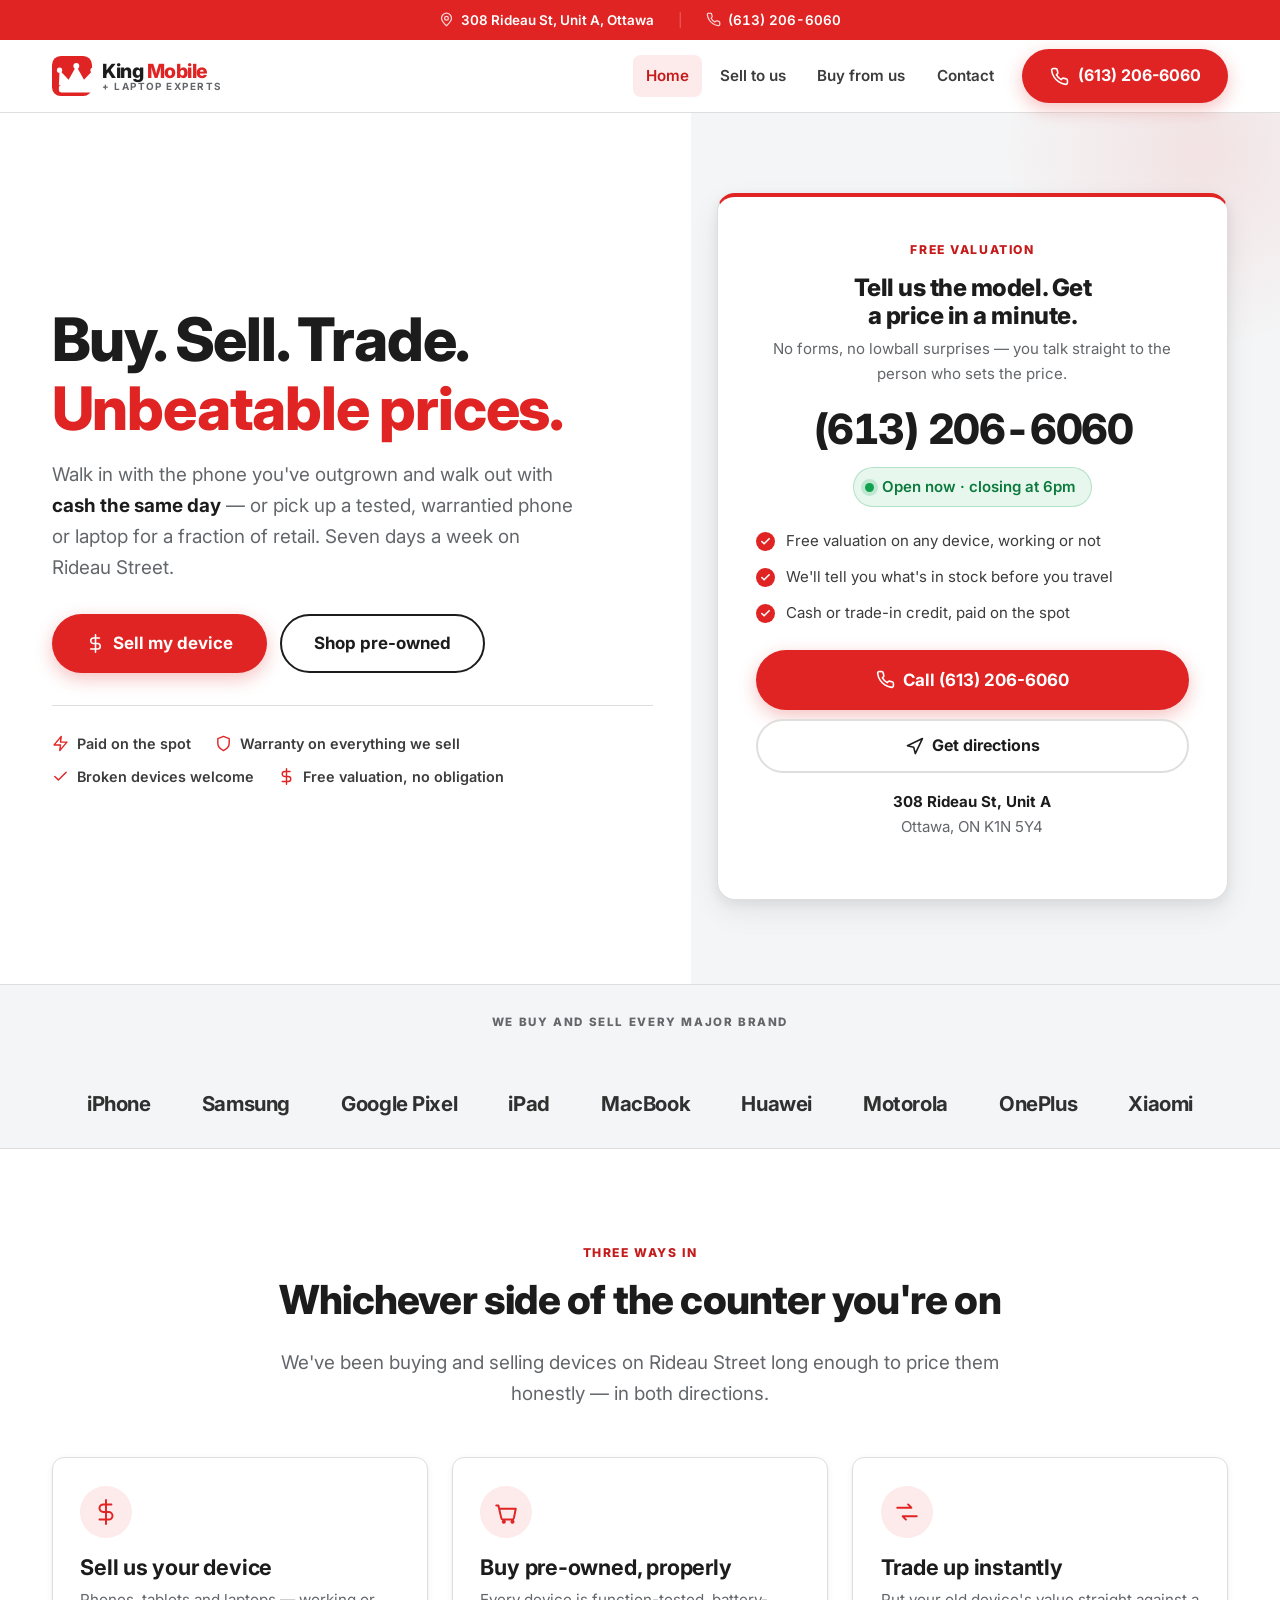
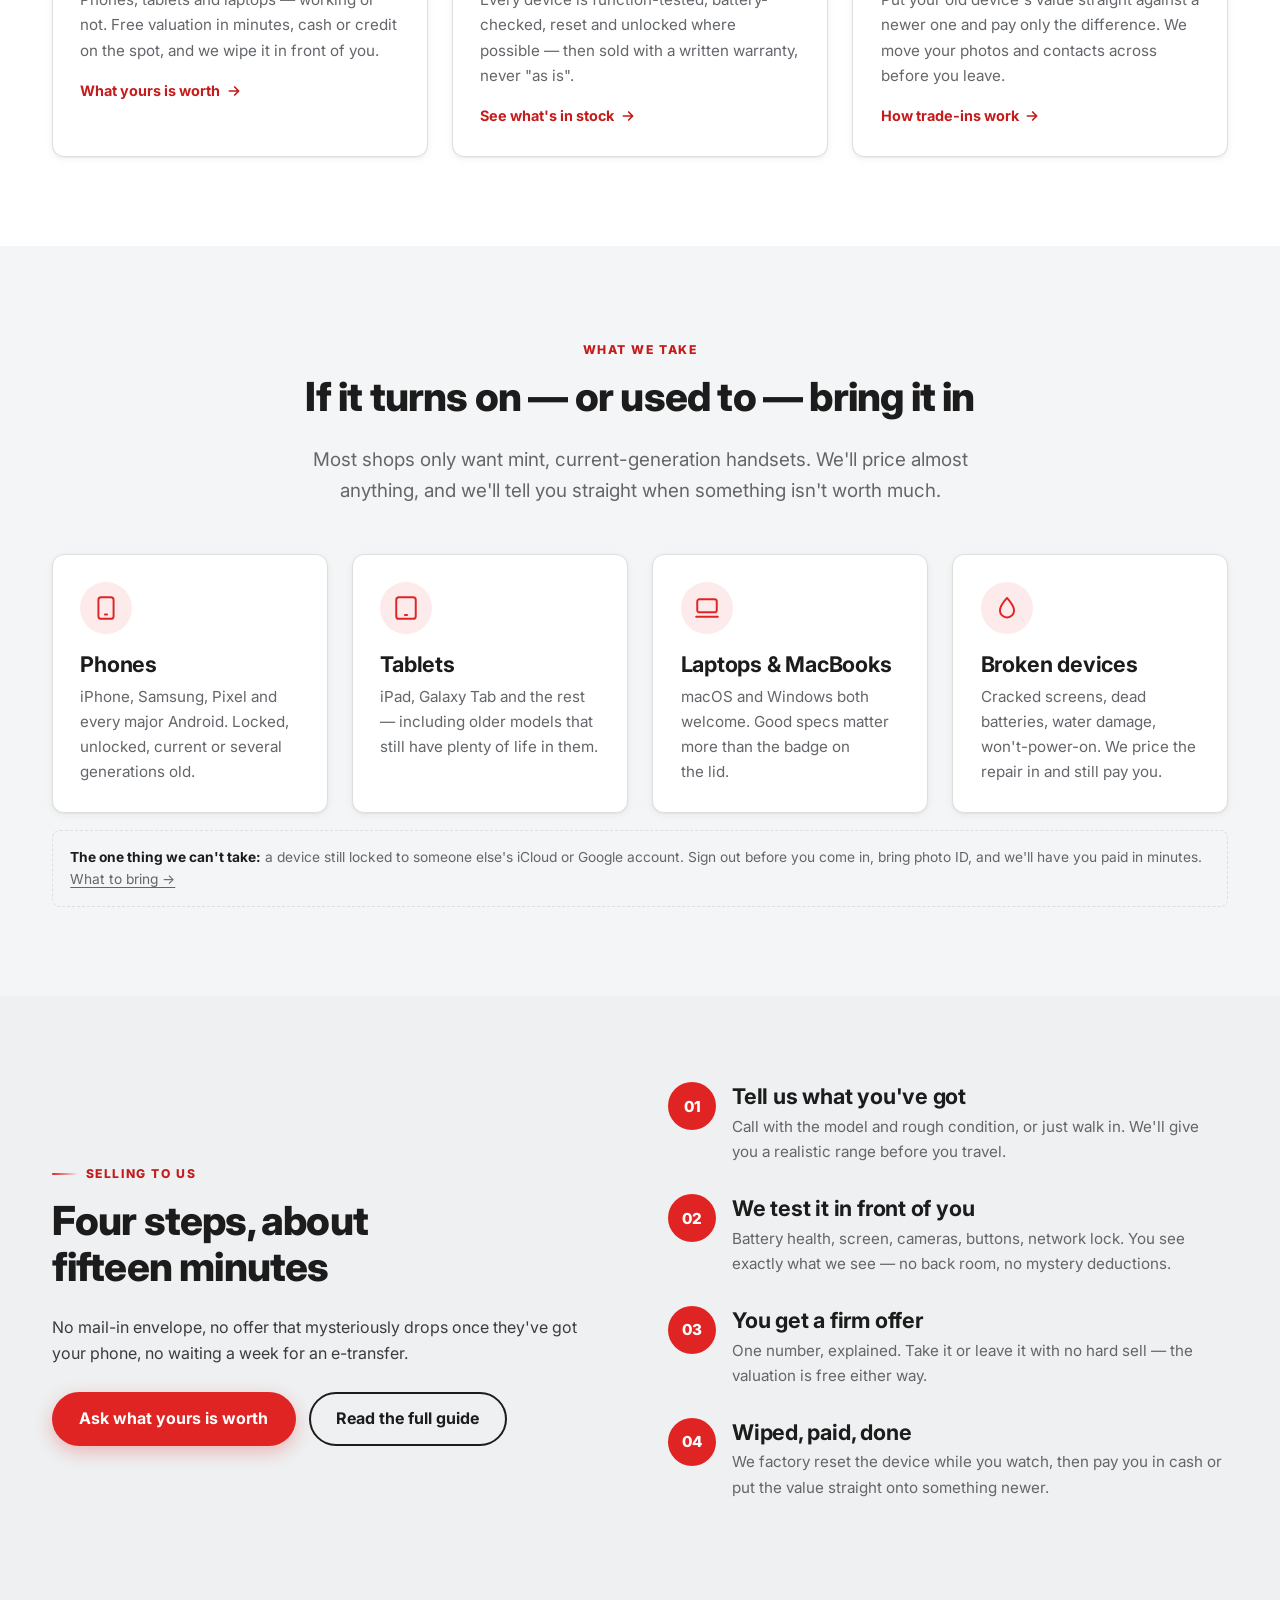
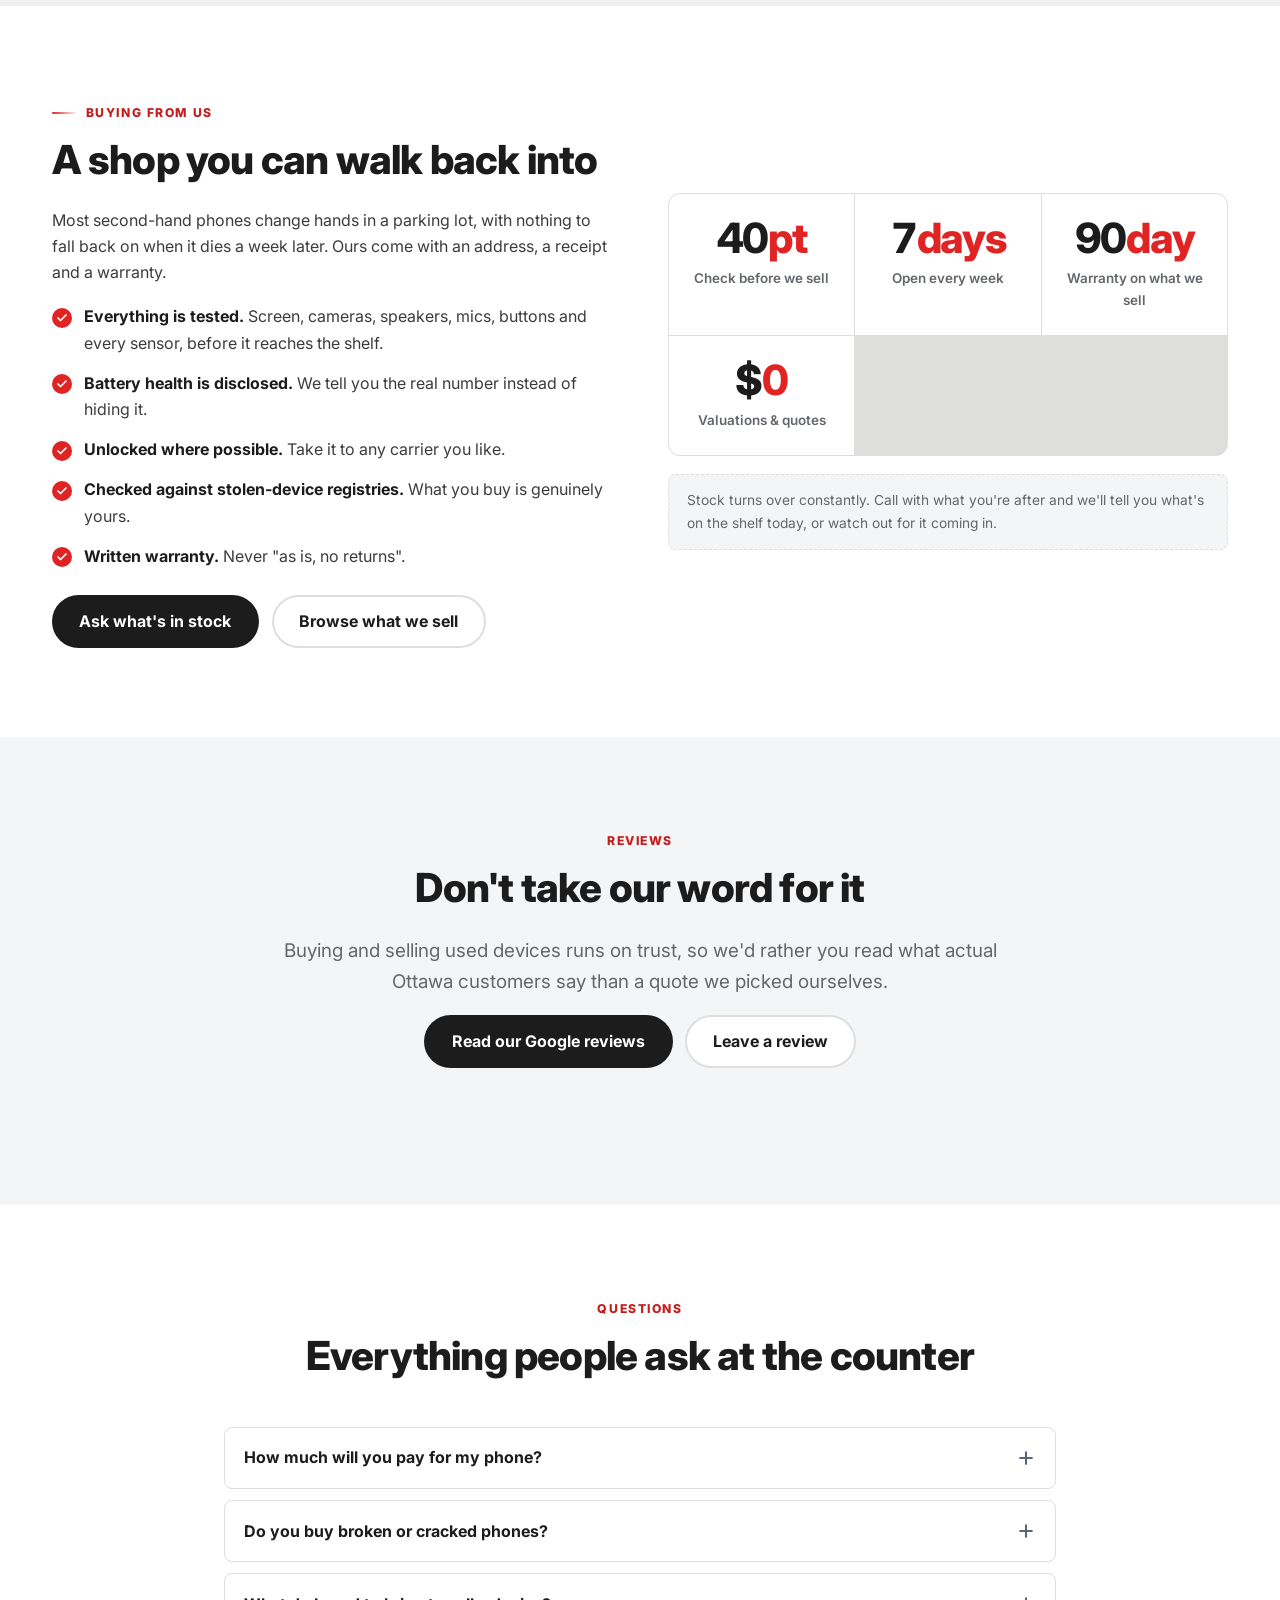
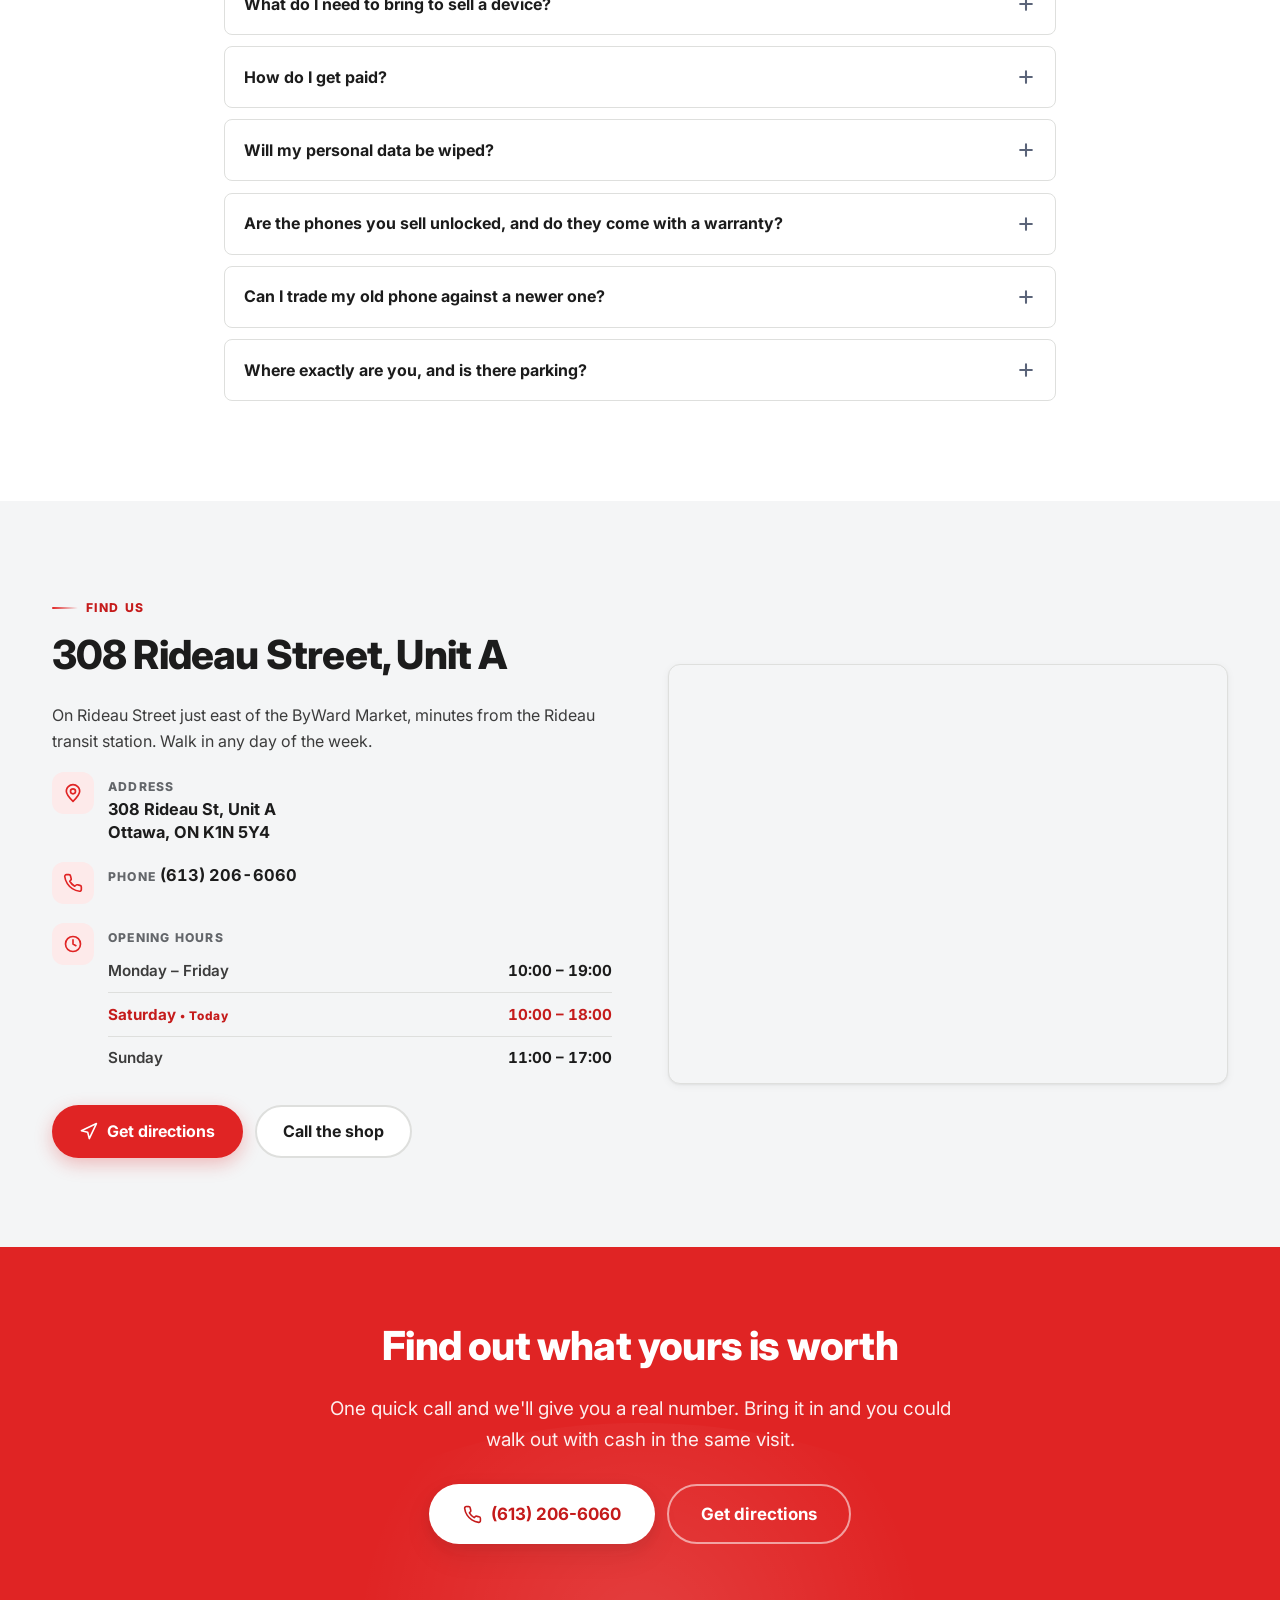
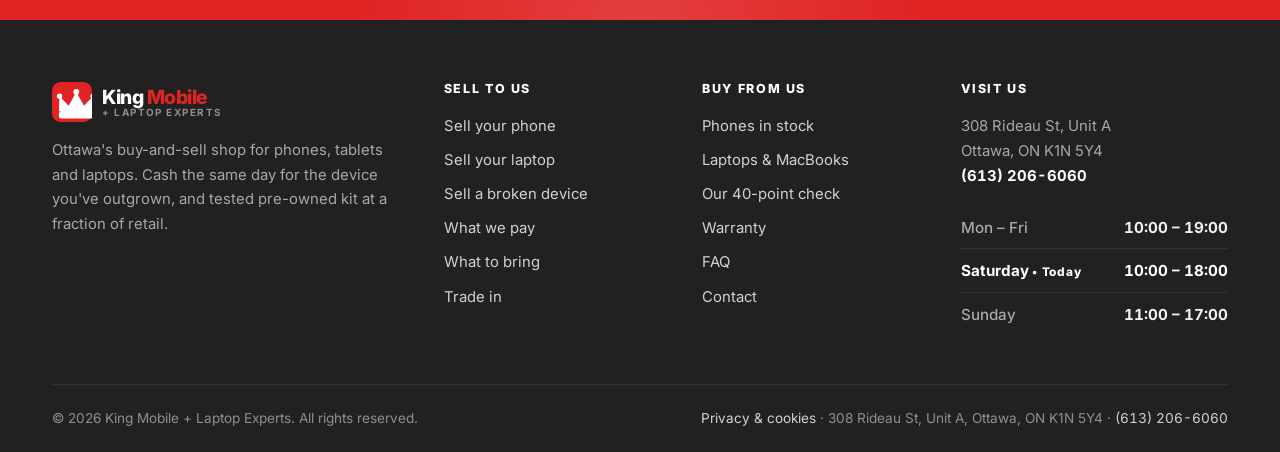
==== commit 42e4e8e6: "Restyle the whole site as a white-and-red retail storefront Re-skins every page from the gold-on-mid" ====
--- a/index.html
+++ b/index.html
@@ -14,7 +14,7 @@
 <meta name="description" content="Sell your phone, tablet or laptop for cash in Ottawa, working or broken. Buy tested pre-owned devices with a warranty, or trade up. Call (613) 206-6060.">
 <link rel="canonical" href="https://kingmobileexperts.ca/">
 
-<meta name="theme-color" content="#0b0f1a">
+<meta name="theme-color" content="#e02424">
 <meta name="format-detection" content="telephone=yes">
 <meta name="apple-mobile-web-app-title" content="King Mobile">
 <meta name="robots" content="index, follow, max-image-preview:large">
@@ -44,7 +44,7 @@
 
 <link rel="preconnect" href="https://fonts.googleapis.com">
 <link rel="preconnect" href="https://fonts.gstatic.com" crossorigin>
-<link rel="stylesheet" href="https://fonts.googleapis.com/css2?family=Plus+Jakarta+Sans:wght@400;500;600;700;800&amp;display=swap">
+<link rel="stylesheet" href="https://fonts.googleapis.com/css2?family=Inter:wght@400;500;600;700;800&amp;display=swap">
 
 <link rel="stylesheet" href="/assets/css/styles.css">
 <script src="/assets/js/main.js" defer></script>
@@ -144,8 +144,8 @@
     <nav class="nav" aria-label="Main">
       <a class="brand" href="/">
         <svg class="brand-mark" viewBox="0 0 64 64" aria-hidden="true">
-          <rect width="64" height="64" rx="14" fill="#0b0f1a"/>
-          <g fill="#f5b301" transform="translate(11 16)">
+          <rect width="64" height="64" rx="14" fill="#e02424"/>
+          <g fill="#ffffff" transform="translate(11 16)">
             <path d="M0 30.4 1.1 6.7 15.6 21.9 27.9 0 40.2 21.9 54.7 6.7 55.8 30.4Z"/>
             <rect x="0" y="30.4" width="55.8" height="11.8" rx="3.8"/>
             <circle cx="1.1" cy="6.7" r="4.2"/><circle cx="27.9" cy="0" r="4.7"/><circle cx="54.7" cy="6.7" r="4.2"/>
@@ -165,7 +165,7 @@
       </div>
 
       <div class="nav-cta">
-        <a class="btn btn--gold" href="tel:+16132066060">
+        <a class="btn btn--red" href="tel:+16132066060">
           <svg viewBox="0 0 24 24" fill="none" stroke="currentColor" stroke-width="2" stroke-linecap="round" stroke-linejoin="round" aria-hidden="true"><path d="M22 16.9v3a2 2 0 0 1-2.2 2 19.8 19.8 0 0 1-8.6-3.1 19.5 19.5 0 0 1-6-6A19.8 19.8 0 0 1 2.1 4.2 2 2 0 0 1 4.1 2h3a2 2 0 0 1 2 1.7c.1 1 .4 1.9.7 2.8a2 2 0 0 1-.5 2.1L8.1 9.9a16 16 0 0 0 6 6l1.3-1.2a2 2 0 0 1 2.1-.5c.9.3 1.8.6 2.8.7a2 2 0 0 1 1.7 2Z"/></svg>
           (613) 206-6060
         </a>
@@ -183,7 +183,7 @@
     <a class="m-link" href="/sell">Sell to us</a>
     <a class="m-link" href="/buy">Buy from us</a>
     <a class="m-link" href="/contact">Contact</a>
-    <a class="btn btn--gold btn--block" href="tel:+16132066060">
+    <a class="btn btn--red btn--block" href="tel:+16132066060">
       <svg viewBox="0 0 24 24" fill="none" stroke="currentColor" stroke-width="2" stroke-linecap="round" stroke-linejoin="round" aria-hidden="true"><path d="M22 16.9v3a2 2 0 0 1-2.2 2 19.8 19.8 0 0 1-8.6-3.1 19.5 19.5 0 0 1-6-6A19.8 19.8 0 0 1 2.1 4.2 2 2 0 0 1 4.1 2h3a2 2 0 0 1 2 1.7c.1 1 .4 1.9.7 2.8a2 2 0 0 1-.5 2.1L8.1 9.9a16 16 0 0 0 6 6l1.3-1.2a2 2 0 0 1 2.1-.5c.9.3 1.8.6 2.8.7a2 2 0 0 1 1.7 2Z"/></svg>
       Call (613) 206-6060
     </a>
@@ -205,7 +205,7 @@
       </p>
 
       <div class="btn-row">
-        <a class="btn btn--gold btn--lg" href="/sell">
+        <a class="btn btn--red btn--lg" href="/sell">
           <svg viewBox="0 0 24 24" fill="none" stroke="currentColor" stroke-width="2" stroke-linecap="round" stroke-linejoin="round" aria-hidden="true"><path d="M12 1v22M17 5H9.5a3.5 3.5 0 0 0 0 7h5a3.5 3.5 0 0 1 0 7H6"/></svg>
           Sell my device
         </a>
@@ -241,7 +241,7 @@
         <li>Cash or trade-in credit, paid on the spot</li>
       </ul>
 
-      <a class="btn btn--gold btn--block btn--lg" href="tel:+16132066060">
+      <a class="btn btn--red btn--block btn--lg" href="tel:+16132066060">
         <svg viewBox="0 0 24 24" fill="none" stroke="currentColor" stroke-width="2" stroke-linecap="round" stroke-linejoin="round" aria-hidden="true"><path d="M22 16.9v3a2 2 0 0 1-2.2 2 19.8 19.8 0 0 1-8.6-3.1 19.5 19.5 0 0 1-6-6A19.8 19.8 0 0 1 2.1 4.2 2 2 0 0 1 4.1 2h3a2 2 0 0 1 2 1.7c.1 1 .4 1.9.7 2.8a2 2 0 0 1-.5 2.1L8.1 9.9a16 16 0 0 0 6 6l1.3-1.2a2 2 0 0 1 2.1-.5c.9.3 1.8.6 2.8.7a2 2 0 0 1 1.7 2Z"/></svg>
         Call (613) 206-6060
       </a>
@@ -367,7 +367,7 @@
       <p>No mail-in envelope, no offer that mysteriously drops once they've got your
          phone, no waiting a week for an e-transfer.</p>
       <div class="btn-row" style="margin-top:1.6rem">
-        <a class="btn btn--gold" href="tel:+16132066060">Ask what yours is worth</a>
+        <a class="btn btn--red" href="tel:+16132066060">Ask what yours is worth</a>
         <a class="btn btn--ghost" href="/sell">Read the full guide</a>
       </div>
     </div>
@@ -608,7 +608,7 @@
       </ul>
 
       <div class="btn-row">
-        <a class="btn btn--gold" href="https://www.google.com/maps/dir/?api=1&amp;destination=308+Rideau+St+A,+Ottawa,+ON+K1N+5Y4" target="_blank" rel="noopener">
+        <a class="btn btn--red" href="https://www.google.com/maps/dir/?api=1&amp;destination=308+Rideau+St+A,+Ottawa,+ON+K1N+5Y4" target="_blank" rel="noopener">
           <svg viewBox="0 0 24 24" fill="none" stroke="currentColor" stroke-width="2" stroke-linecap="round" stroke-linejoin="round" aria-hidden="true"><path d="m3 11 19-9-9 19-2-8-8-2Z"/></svg>
           Get directions
         </a>
@@ -634,7 +634,7 @@
     <p>One quick call and we'll give you a real number. Bring it in and you could
        walk out with cash in the same visit.</p>
     <div class="btn-row">
-      <a class="btn btn--gold btn--lg" href="tel:+16132066060">
+      <a class="btn btn--red btn--lg" href="tel:+16132066060">
         <svg viewBox="0 0 24 24" fill="none" stroke="currentColor" stroke-width="2" stroke-linecap="round" stroke-linejoin="round" aria-hidden="true"><path d="M22 16.9v3a2 2 0 0 1-2.2 2 19.8 19.8 0 0 1-8.6-3.1 19.5 19.5 0 0 1-6-6A19.8 19.8 0 0 1 2.1 4.2 2 2 0 0 1 4.1 2h3a2 2 0 0 1 2 1.7c.1 1 .4 1.9.7 2.8a2 2 0 0 1-.5 2.1L8.1 9.9a16 16 0 0 0 6 6l1.3-1.2a2 2 0 0 1 2.1-.5c.9.3 1.8.6 2.8.7a2 2 0 0 1 1.7 2Z"/></svg>
         (613) 206-6060
       </a>
@@ -652,8 +652,8 @@
       <div>
         <a class="brand" href="/" style="margin-bottom:1rem">
           <svg class="brand-mark" viewBox="0 0 64 64" aria-hidden="true">
-            <rect width="64" height="64" rx="14" fill="#131a2b"/>
-            <g fill="#f5b301" transform="translate(11 16)">
+            <rect width="64" height="64" rx="14" fill="#e02424"/>
+            <g fill="#ffffff" transform="translate(11 16)">
               <path d="M0 30.4 1.1 6.7 15.6 21.9 27.9 0 40.2 21.9 54.7 6.7 55.8 30.4Z"/>
               <rect x="0" y="30.4" width="55.8" height="11.8" rx="3.8"/>
               <circle cx="1.1" cy="6.7" r="4.2"/><circle cx="27.9" cy="0" r="4.7"/><circle cx="54.7" cy="6.7" r="4.2"/>
--- a/assets/css/styles.css
+++ b/assets/css/styles.css
@@ -1,59 +1,73 @@
 /* ==========================================================================
-   Kingly Ottawa — Phone & Laptop Repair
+   King Mobile + Laptop Experts
    Design system + site styles. No dependencies, no build step.
+
+   Visual direction: the clean, high-street retail look of a modern Canadian
+   phone shop — white page, one strong red for every action, near-black text,
+   soft grey surfaces, pill buttons and a charcoal footer. Dark "tech" panels
+   are gone; contrast now comes from red on white, not gold on midnight.
    ========================================================================== */
 
 /* --------------------------------------------------------------------------
    1. Tokens
    -------------------------------------------------------------------------- */
 :root {
-  /* Brand — "Kingly": royal gold on midnight */
-  --gold:        #f5b301;
-  --gold-bright: #ffc93c;
-  --gold-deep:   #c98f00;
-  /* --gold-deep is too light for small text (~2.7:1 on white). This is
-     the gold used for TEXT on light backgrounds: 5.4:1 on white. */
-  --gold-text:   #8a6200;
-  --ink:         #0b0f1a;
-  --ink-2:       #131a2b;
-  --ink-3:       #1c2540;
+  /* Brand — signal red. --red is the fill; --red-deep is the hover/pressed
+     state; --red-text is the one used for TEXT and small icons on white
+     (5.1:1), because --red itself only reaches 4.1:1.
+
+     --red is deliberately two shades below a pure #ec2424: white text on
+     that lands at 4.33:1, just under WCAG AA, and this red carries every
+     button label, the top bar and the CTA band. #e02424 is visually the
+     same red and clears AA at 4.72:1. Do not lighten it. */
+  --red:        #e02424;
+  --red-bright: #ff3a34;
+  --red-deep:   #c51b1b;
+  --red-text:   #c51b1b;
+  --red-tint:   #fdeaea;
+
+  /* Ink — warm near-black rather than navy. */
+  --ink:         #1c1c1c;
+  --ink-2:       #212121;
+  --ink-3:       #303030;
 
   /* Neutrals */
   --white:  #ffffff;
-  --paper:  #f7f8fb;
-  --line:   #e4e7ef;
-  --slate:  #5b6479;
-  --slate-d:#3a4256;
+  --paper:  #f4f5f6;
+  --paper-2:#eef0f1;
+  --line:   #dedfdd;
+  --slate:  #63666a;
+  --slate-d:#3c3c3c;
 
   /* Status */
   --green:   #12a150;
   --green-b: #e7f7ee;
-  --red:     #d92d20;
-  --red-b:   #fdecea;
+  --danger:  #d92d20;
+  --danger-b:#fdecea;
 
   /* Type */
-  --font: "Plus Jakarta Sans", -apple-system, BlinkMacSystemFont, "Segoe UI",
+  --font: "Inter", -apple-system, BlinkMacSystemFont, "Segoe UI",
           Roboto, "Helvetica Neue", Arial, sans-serif;
 
   /* Fluid type scale */
-  --fs-hero:  clamp(2.25rem, 1.30rem + 4.2vw, 4.25rem);
-  --fs-h2:    clamp(1.75rem, 1.25rem + 2.1vw, 2.75rem);
-  --fs-h3:    clamp(1.15rem, 1.02rem + 0.6vw, 1.4rem);
-  --fs-lead:  clamp(1.02rem, 0.95rem + 0.4vw, 1.2rem);
+  --fs-hero:  clamp(2.15rem, 1.30rem + 3.8vw, 3.75rem);
+  --fs-h2:    clamp(1.65rem, 1.25rem + 1.9vw, 2.5rem);
+  --fs-h3:    clamp(1.12rem, 1.02rem + 0.55vw, 1.35rem);
+  --fs-lead:  clamp(1.02rem, 0.95rem + 0.4vw, 1.18rem);
 
   /* Space */
   --gut: clamp(1.1rem, 0.7rem + 1.6vw, 2rem);
-  --sec: clamp(3.5rem, 2.4rem + 4.4vw, 6.5rem);
-  --max: 1200px;
-
-  /* Shape + depth */
-  --r-sm: 10px;
-  --r:    16px;
-  --r-lg: 24px;
-  --sh-1: 0 1px 2px rgba(11, 15, 26, .06), 0 2px 8px rgba(11, 15, 26, .05);
-  --sh-2: 0 4px 12px rgba(11, 15, 26, .08), 0 12px 32px rgba(11, 15, 26, .08);
-  --sh-3: 0 18px 50px rgba(11, 15, 26, .16);
-  --sh-gold: 0 6px 20px rgba(245, 179, 1, .34);
+  --sec: clamp(3.25rem, 2.2rem + 4.2vw, 5.75rem);
+  --max: 1240px;
+
+  /* Shape + depth — flatter and softer than the old dark theme. */
+  --r-sm: 8px;
+  --r:    12px;
+  --r-lg: 18px;
+  --sh-1: 0 1px 2px rgba(28, 28, 28, .05), 0 2px 8px rgba(28, 28, 28, .05);
+  --sh-2: 0 4px 12px rgba(28, 28, 28, .07), 0 12px 30px rgba(28, 28, 28, .07);
+  --sh-3: 0 16px 44px rgba(28, 28, 28, .13);
+  --sh-red: 0 6px 18px rgba(224, 36, 36, .28);
 
   --ease: cubic-bezier(.22, .61, .36, 1);
 }
@@ -111,13 +125,12 @@
 /* <address> is italic by default, which reads as an aside rather than as the
    shop's actual address. */
 address { font-style: normal; }
-/* On the dark sections that same ink is all but invisible, so emphasised
-   text there has to flip to white. */
-.hero strong, .page-head strong, .section--ink strong,
+/* Only the CTA band and the footer are dark now, so they are the only two
+   places where emphasised ink has to flip to white. */
 .cta-band strong, .footer strong { color: var(--white); }
 
 :focus-visible {
-  outline: 3px solid var(--gold);
+  outline: 3px solid var(--red);
   outline-offset: 3px;
   border-radius: 4px;
 }
@@ -137,10 +150,11 @@
 .wrap { width: 100%; max-width: var(--max); margin-inline: auto; padding-inline: var(--gut); }
 .section { padding-block: var(--sec); }
 .section--tint { background: var(--paper); }
-.section--ink { background: var(--ink); color: #c3cad9; }
-.section--ink h2, .section--ink h3 { color: var(--white); }
-/* ...except inside a white card sitting on that dark section, where white
-   headings would be invisible. */
+/* .section--ink used to be a midnight panel. It is now the darker of the two
+   light greys, so the page never breaks its white-and-red rhythm. The class
+   name is kept because it is referenced across every page. */
+.section--ink { background: var(--paper-2); color: var(--slate-d); }
+.section--ink h2, .section--ink h3 { color: var(--ink); }
 .section--ink .card h2,
 .section--ink .card h3 { color: var(--ink); }
 .section--ink .card p  { color: var(--slate); }
@@ -152,7 +166,7 @@
 
 .skip-link {
   position: absolute; top: -100px; left: 12px; z-index: 200;
-  background: var(--gold); color: var(--ink); font-weight: 700;
+  background: var(--red); color: var(--white); font-weight: 700;
   padding: .7rem 1.1rem; border-radius: 0 0 var(--r-sm) var(--r-sm);
   transition: top .2s var(--ease);
 }
@@ -161,36 +175,30 @@
 .sec-head { max-width: 46rem; margin-bottom: clamp(2rem, 1.4rem + 2vw, 3.25rem); }
 .sec-head--center { margin-inline: auto; text-align: center; }
 .sec-head p { font-size: var(--fs-lead); color: var(--slate); }
-.section--ink .sec-head p { color: #9aa5bd; }
+.section--ink .sec-head p { color: var(--slate); }
 
 .eyebrow {
   display: inline-flex; align-items: center; gap: .5rem;
   font-size: .76rem; font-weight: 800; letter-spacing: .13em;
-  text-transform: uppercase; color: var(--gold-text);
+  text-transform: uppercase; color: var(--red-text);
   margin-bottom: .85rem;
 }
 .eyebrow::before {
   content: ""; width: 26px; height: 2px; border-radius: 2px;
-  background: linear-gradient(90deg, var(--gold), transparent);
+  background: linear-gradient(90deg, var(--red), transparent);
 }
 .sec-head--center .eyebrow::before { display: none; }
-.section--ink .eyebrow,
-.hero .eyebrow,
-.page-head .eyebrow,
-.cta-band .eyebrow { color: var(--gold-bright); }
-/* ...but a LIGHT card sitting inside one of those dark sections needs the
-   dark gold back, or the eyebrow goes bright-on-white. */
-.hero .call-card .eyebrow,
-.page-head .call-card .eyebrow,
-.section--ink .card .eyebrow,
-.cta-band .card .eyebrow { color: var(--gold-text); }
+/* The CTA band is the one dark surface left, so it is the only eyebrow that
+   has to lighten — except inside a white card sitting on it. */
+.cta-band .eyebrow { color: var(--white); }
+.cta-band .card .eyebrow { color: var(--red-text); }
 
 /* --------------------------------------------------------------------------
    4. Buttons
    -------------------------------------------------------------------------- */
 .btn {
-  --btn-bg: var(--gold);
-  --btn-fg: var(--ink);
+  --btn-bg: var(--red);
+  --btn-fg: var(--white);
   display: inline-flex; align-items: center; justify-content: center; gap: .55rem;
   padding: .95rem 1.6rem;
   font: inherit; font-weight: 700; font-size: 1rem; line-height: 1.2;
@@ -205,17 +213,22 @@
 .btn:hover { transform: translateY(-2px); }
 .btn:active { transform: translateY(0); }
 
-.btn--gold { background: linear-gradient(135deg, var(--gold-bright), var(--gold)); box-shadow: var(--sh-gold); }
-.btn--gold:hover { box-shadow: 0 10px 28px rgba(245, 179, 1, .45); }
-
-.btn--ink { background: var(--ink); color: var(--white); box-shadow: var(--sh-2); }
+/* Primary action. Flat red — no gradient, no lift — the way a retail site
+   treats its one repeated call to action. */
+.btn--red { background: var(--red); color: var(--white); box-shadow: var(--sh-red); }
+.btn--red:hover { background: var(--red-deep); box-shadow: 0 8px 22px rgba(224, 36, 36, .34); }
+
+.btn--ink { background: var(--ink); color: var(--white); }
 .btn--ink:hover { background: var(--ink-3); }
 
-.btn--ghost { background: transparent; color: var(--white); border-color: rgba(255, 255, 255, .32); }
-.btn--ghost:hover { background: rgba(255, 255, 255, .1); border-color: rgba(255, 255, 255, .6); }
-
-.btn--outline { background: transparent; color: var(--ink); border-color: var(--line); }
-.btn--outline:hover { border-color: var(--ink); background: var(--white); }
+/* Secondary: an outlined pill. On the dark CTA band it flips to white. */
+.btn--ghost { background: transparent; color: var(--ink); border-color: var(--ink); }
+.btn--ghost:hover { background: var(--ink); color: var(--white); }
+.cta-band .btn--ghost { color: var(--white); border-color: rgba(255, 255, 255, .55); }
+.cta-band .btn--ghost:hover { background: var(--white); color: var(--ink); border-color: var(--white); }
+
+.btn--outline { background: var(--white); color: var(--ink); border-color: var(--line); }
+.btn--outline:hover { border-color: var(--ink); }
 
 .btn--lg { padding: 1.1rem 2rem; font-size: 1.06rem; }
 .btn--block { width: 100%; }
@@ -227,26 +240,25 @@
    5. Header
    -------------------------------------------------------------------------- */
 .topbar {
-  background: var(--ink);
-  color: #b9c2d6;
+  background: var(--red);
+  color: rgba(255, 255, 255, .92);
   font-size: .84rem;
-  border-bottom: 1px solid rgba(255, 255, 255, .07);
 }
 .topbar .wrap {
   display: flex; align-items: center; justify-content: center;
   gap: 1.5rem; min-height: 40px; flex-wrap: wrap;
   padding-block: .4rem;
 }
-.topbar a { color: #dfe4ee; text-decoration: none; font-weight: 600; }
-.topbar a:hover { color: var(--gold-bright); }
+.topbar a { color: var(--white); text-decoration: none; font-weight: 600; }
+.topbar a:hover { text-decoration: underline; }
 .topbar-item { display: inline-flex; align-items: center; gap: .45rem; }
-.topbar-item svg { width: 15px; height: 15px; color: var(--gold); flex: none; }
+.topbar-item svg { width: 15px; height: 15px; color: rgba(255, 255, 255, .8); flex: none; }
 .topbar-sep { display: none; }
 @media (min-width: 720px) { .topbar-sep { display: inline; opacity: .3; } }
 
 .header {
   position: sticky; top: 0; z-index: 100;
-  background: rgba(255, 255, 255, .88);
+  background: rgba(255, 255, 255, .94);
   backdrop-filter: saturate(180%) blur(14px);
   -webkit-backdrop-filter: saturate(180%) blur(14px);
   border-bottom: 1px solid var(--line);
@@ -265,7 +277,7 @@
 .brand-name {
   font-size: 1.22rem; font-weight: 800; color: var(--ink); letter-spacing: -.025em;
 }
-.brand-name em { font-style: normal; color: var(--gold-text); }
+.brand-name em { font-style: normal; color: var(--red); }
 .brand-sub {
   font-size: .62rem; font-weight: 700; letter-spacing: .15em;
   text-transform: uppercase; color: var(--slate);
@@ -278,7 +290,7 @@
   text-decoration: none; transition: color .15s var(--ease), background-color .15s var(--ease);
 }
 .nav-links a:hover { color: var(--ink); background: var(--paper); }
-.nav-links a[aria-current="page"] { color: var(--gold-text); background: rgba(245, 179, 1, .1); }
+.nav-links a[aria-current="page"] { color: var(--red-text); background: var(--red-tint); }
 
 .nav-cta { display: none; }
 
@@ -302,7 +314,7 @@
   display: block; padding: .85rem .2rem; font-size: 1.05rem; font-weight: 600;
   color: var(--ink); text-decoration: none; border-bottom: 1px solid var(--line);
 }
-.mobile-menu a.m-link[aria-current="page"] { color: var(--gold-text); }
+.mobile-menu a.m-link[aria-current="page"] { color: var(--red); }
 .mobile-menu .btn { margin-top: 1.1rem; }
 
 @media (min-width: 992px) {
@@ -316,25 +328,23 @@
    -------------------------------------------------------------------------- */
 .hero {
   position: relative; isolation: isolate; overflow: hidden;
-  background: radial-gradient(120% 120% at 82% 6%, #23304f 0%, var(--ink-2) 42%, var(--ink) 100%);
-  color: #c9d0e0;
-  padding-block: clamp(3.25rem, 2rem + 5vw, 6rem) clamp(3.5rem, 2.2rem + 5vw, 6rem);
-}
+  background: var(--white);
+  color: var(--slate-d);
+  border-bottom: 1px solid var(--line);
+  padding-block: clamp(2.75rem, 2rem + 4vw, 5rem) clamp(3rem, 2.2rem + 4vw, 5.25rem);
+}
+/* A pale grey shelf behind the right-hand card, so the hero reads as two
+   panels rather than one flat block. */
 .hero::before {
-  /* subtle circuit-like grid */
-  content: ""; position: absolute; inset: 0; z-index: -2; opacity: .5;
-  background-image:
-    linear-gradient(rgba(255, 255, 255, .035) 1px, transparent 1px),
-    linear-gradient(90deg, rgba(255, 255, 255, .035) 1px, transparent 1px);
-  background-size: 56px 56px;
-  mask-image: radial-gradient(100% 80% at 50% 0%, #000 30%, transparent 78%);
-  -webkit-mask-image: radial-gradient(100% 80% at 50% 0%, #000 30%, transparent 78%);
-}
+  content: ""; position: absolute; inset: 0 0 0 auto; z-index: -2;
+  width: 46%; background: var(--paper);
+  display: none;
+}
+@media (min-width: 992px) { .hero::before { display: block; } }
 .hero::after {
   content: ""; position: absolute; z-index: -1;
-  width: 560px; height: 560px; right: -160px; top: -200px; border-radius: 50%;
-  background: radial-gradient(circle, rgba(245, 179, 1, .22), transparent 62%);
-  filter: blur(14px);
+  width: 420px; height: 420px; right: -130px; top: -170px; border-radius: 50%;
+  background: radial-gradient(circle, rgba(224, 36, 36, .09), transparent 66%);
 }
 
 .hero-grid {
@@ -343,46 +353,47 @@
 }
 @media (min-width: 992px) { .hero-grid { grid-template-columns: 1.08fr .92fr; } }
 
-.hero h1 { color: var(--white); margin-bottom: 1rem; }
-.hero h1 .accent {
-  background: linear-gradient(120deg, var(--gold-bright), var(--gold-deep));
-  -webkit-background-clip: text; background-clip: text; color: transparent;
-}
+.hero h1 { color: var(--ink); margin-bottom: 1rem; }
+.hero h1 .accent { color: var(--red); }
 .hero-lead {
-  font-size: var(--fs-lead); color: #a9b3c9; max-width: 34rem; margin-bottom: 1.9rem;
+  font-size: var(--fs-lead); color: var(--slate); max-width: 34rem; margin-bottom: 1.9rem;
 }
 
 .badge-open {
   display: inline-flex; align-items: center; gap: .5rem;
   padding: .4rem .9rem .4rem .7rem; margin-bottom: 1.4rem;
-  background: rgba(255, 255, 255, .07); border: 1px solid rgba(255, 255, 255, .14);
-  border-radius: 999px; font-size: .84rem; font-weight: 600; color: #dfe4ee;
+  background: var(--paper); border: 1px solid var(--line);
+  border-radius: 999px; font-size: .84rem; font-weight: 600; color: var(--slate-d);
 }
 .badge-open .dot {
   width: 9px; height: 9px; border-radius: 50%; background: var(--slate); flex: none;
 }
-.badge-open.is-open .dot { background: #2ecc71; box-shadow: 0 0 0 4px rgba(46, 204, 113, .22); }
-.badge-open.is-closed .dot { background: #f0724a; box-shadow: 0 0 0 4px rgba(240, 114, 74, .2); }
+.badge-open.is-open   { background: var(--green-b); border-color: rgba(18, 161, 80, .24); color: #0d7a3d; }
+.badge-open.is-closed { background: #fff4ed; border-color: #ffd9c4; color: #b54708; }
+.badge-open.is-open .dot { background: #12a150; box-shadow: 0 0 0 4px rgba(18, 161, 80, .18); }
+.badge-open.is-closed .dot { background: #e4691f; box-shadow: 0 0 0 4px rgba(228, 105, 31, .18); }
 
 .hero .btn-row { margin-bottom: 2rem; }
 
 .hero-trust {
   display: flex; flex-wrap: wrap; gap: .55rem 1.5rem;
-  padding-top: 1.6rem; border-top: 1px solid rgba(255, 255, 255, .1);
+  padding-top: 1.6rem; border-top: 1px solid var(--line);
   list-style: none; margin: 0; padding-left: 0;
 }
 .hero-trust li {
   display: flex; align-items: center; gap: .5rem; margin: 0;
-  font-size: .9rem; font-weight: 600; color: #b9c2d6;
-}
-.hero-trust svg { width: 17px; height: 17px; color: var(--gold); flex: none; }
+  font-size: .9rem; font-weight: 600; color: var(--slate-d);
+}
+.hero-trust svg { width: 17px; height: 17px; color: var(--red); flex: none; }
 
 /* Hero call card — calling is the only conversion path, so the number itself
    is the hero element rather than a form field. */
 .call-card {
   background: var(--white); color: var(--slate-d); text-align: center;
+  border: 1px solid var(--line);
+  border-top: 4px solid var(--red);
   border-radius: var(--r-lg); padding: clamp(1.6rem, 1.2rem + 1.6vw, 2.4rem);
-  box-shadow: var(--sh-3);
+  box-shadow: var(--sh-2);
 }
 .call-card .eyebrow { justify-content: center; }
 .call-card .eyebrow::before { display: none; }
@@ -396,16 +407,9 @@
   color: var(--ink); text-decoration: none; font-variant-numeric: tabular-nums;
   transition: color .18s var(--ease);
 }
-.call-number:hover { color: var(--gold-text); }
-
-/* The open/closed pill is styled for dark backgrounds; restate it for the
-   light card, where it sits right beside the call button. */
-.call-card .badge-open {
-  background: var(--paper); border-color: var(--line); color: var(--slate-d);
-  margin-bottom: 1.4rem;
-}
-.call-card .badge-open.is-open   { background: var(--green-b); border-color: rgba(18,161,80,.24); color: #0d7a3d; }
-.call-card .badge-open.is-closed { background: #fff4ed; border-color: #ffd9c4; color: #b54708; }
+.call-number:hover { color: var(--red); }
+
+.call-card .badge-open { margin-bottom: 1.4rem; }
 
 .call-points { list-style: none; padding: 0; margin: 0 0 1.5rem; text-align: left; }
 .call-points li {
@@ -416,7 +420,7 @@
 .call-points li::before {
   content: ""; position: absolute; left: 0; top: .2rem;
   width: 19px; height: 19px; border-radius: 50%;
-  background: var(--gold) url("data:image/svg+xml,%3Csvg xmlns='http://www.w3.org/2000/svg' viewBox='0 0 24 24' fill='none' stroke='%230b0f1a' stroke-width='3.5' stroke-linecap='round' stroke-linejoin='round'%3E%3Cpath d='M20 6 9 17l-5-5'/%3E%3C/svg%3E") center/11px no-repeat;
+  background: var(--red) url("data:image/svg+xml,%3Csvg xmlns='http://www.w3.org/2000/svg' viewBox='0 0 24 24' fill='none' stroke='%23ffffff' stroke-width='3.5' stroke-linecap='round' stroke-linejoin='round'%3E%3Cpath d='M20 6 9 17l-5-5'/%3E%3C/svg%3E") center/11px no-repeat;
 }
 
 .call-card .btn + .btn { margin-top: .6rem; }
@@ -426,18 +430,18 @@
 /* --------------------------------------------------------------------------
    7. Marquee of supported brands
    -------------------------------------------------------------------------- */
-.brands { background: var(--ink-2); padding-block: 1.5rem; border-top: 1px solid rgba(255,255,255,.06); }
+.brands { background: var(--paper); padding-block: 1.75rem; border-bottom: 1px solid var(--line); }
 .brands-inner { display: flex; align-items: center; gap: clamp(1.5rem, 4vw, 3.5rem); flex-wrap: wrap; justify-content: center; }
 .brands-label {
   font-size: .72rem; font-weight: 800; letter-spacing: .14em; text-transform: uppercase;
-  color: #7d88a3; width: 100%; text-align: center; margin-bottom: .2rem;
+  color: var(--slate); width: 100%; text-align: center; margin-bottom: .2rem;
 }
 .brands-inner span.b-item {
-  font-size: clamp(1rem, .9rem + .5vw, 1.32rem); font-weight: 800;
-  color: #8e99b4; letter-spacing: -.02em;
+  font-size: clamp(1rem, .9rem + .5vw, 1.28rem); font-weight: 700;
+  color: var(--ink-3); letter-spacing: -.02em;
   transition: color .2s var(--ease);
 }
-.brands-inner span.b-item:hover { color: var(--gold-bright); }
+.brands-inner span.b-item:hover { color: var(--red); }
 
 /* --------------------------------------------------------------------------
    8. Cards / grids
@@ -458,7 +462,7 @@
   box-shadow: var(--sh-1);
   transition: transform .22s var(--ease), box-shadow .22s var(--ease), border-color .22s var(--ease);
 }
-.card--link:hover { transform: translateY(-4px); box-shadow: var(--sh-2); border-color: #cdd3e2; }
+.card--link:hover { transform: translateY(-4px); box-shadow: var(--sh-2); border-color: var(--red); }
 .card h3 { margin-bottom: .45rem; }
 .card p { font-size: .95rem; color: var(--slate); margin-bottom: .9rem; }
 .card p:last-child { margin-bottom: 0; }
@@ -466,10 +470,10 @@
 .card-icon {
   display: inline-flex; align-items: center; justify-content: center;
   width: 52px; height: 52px; margin-bottom: 1.1rem;
-  border-radius: 14px;
-  background: linear-gradient(135deg, rgba(245, 179, 1, .18), rgba(245, 179, 1, .06));
-  color: var(--gold-deep);
-  border: 1px solid rgba(245, 179, 1, .25);
+  border-radius: 50%;
+  background: var(--red-tint);
+  color: var(--red);
+  border: 0;
 }
 .card-icon svg { width: 26px; height: 26px; }
 
@@ -481,7 +485,7 @@
 
 .card-link {
   display: inline-flex; align-items: center; gap: .35rem;
-  font-size: .9rem; font-weight: 700; color: var(--gold-text); text-decoration: none;
+  font-size: .9rem; font-weight: 700; color: var(--red-text); text-decoration: none;
 }
 .card-link svg { width: 16px; height: 16px; transition: transform .18s var(--ease); }
 .card--link:hover .card-link svg { transform: translateX(3px); }
@@ -499,14 +503,13 @@
   counter-increment: step; content: counter(step, decimal-leading-zero);
   position: absolute; left: 0; top: -2px;
   display: flex; align-items: center; justify-content: center;
-  width: 48px; height: 48px; border-radius: 14px;
-  background: linear-gradient(135deg, var(--gold-bright), var(--gold));
-  color: var(--ink); font-size: .95rem; font-weight: 800;
-  box-shadow: var(--sh-gold);
+  width: 48px; height: 48px; border-radius: 50%;
+  background: var(--red);
+  color: var(--white); font-size: .95rem; font-weight: 800;
 }
 .step h3 { margin-bottom: .3rem; }
 .step p { font-size: .95rem; color: var(--slate); margin: 0; }
-.section--ink .step p { color: #99a4bc; }
+.section--ink .step p { color: var(--slate); }
 
 /* --------------------------------------------------------------------------
    10. Pricing table
@@ -521,7 +524,7 @@
   background: var(--paper); border-bottom: 1px solid var(--line);
   font-size: 1.02rem; font-weight: 800; color: var(--ink);
 }
-.price-group-title svg { width: 20px; height: 20px; color: var(--gold-deep); flex: none; }
+.price-group-title svg { width: 20px; height: 20px; color: var(--red); flex: none; }
 
 table.prices { width: 100%; border-collapse: collapse; font-size: .95rem; }
 table.prices caption { text-align: left; padding: 0 0 .7rem; font-weight: 700; color: var(--ink); }
@@ -563,7 +566,7 @@
 .check-list li::before {
   content: ""; position: absolute; left: 0; top: .28rem;
   width: 20px; height: 20px; border-radius: 50%;
-  background: var(--gold) url("data:image/svg+xml,%3Csvg xmlns='http://www.w3.org/2000/svg' viewBox='0 0 24 24' fill='none' stroke='%230b0f1a' stroke-width='3.5' stroke-linecap='round' stroke-linejoin='round'%3E%3Cpath d='M20 6 9 17l-5-5'/%3E%3C/svg%3E") center/12px no-repeat;
+  background: var(--red) url("data:image/svg+xml,%3Csvg xmlns='http://www.w3.org/2000/svg' viewBox='0 0 24 24' fill='none' stroke='%23ffffff' stroke-width='3.5' stroke-linecap='round' stroke-linejoin='round'%3E%3Cpath d='M20 6 9 17l-5-5'/%3E%3C/svg%3E") center/12px no-repeat;
 }
 
 .stat-grid { display: grid; grid-template-columns: repeat(auto-fit, minmax(9rem, 1fr)); gap: 1px; background: var(--line); border: 1px solid var(--line); border-radius: var(--r); overflow: hidden; }
@@ -572,7 +575,7 @@
   display: block; font-size: clamp(1.8rem, 1.4rem + 1.6vw, 2.6rem); font-weight: 800;
   color: var(--ink); letter-spacing: -.03em; line-height: 1;
 }
-.stat-num .unit { color: var(--gold-text); }
+.stat-num .unit { color: var(--red); }
 .stat-label { font-size: .84rem; font-weight: 600; color: var(--slate); margin-top: .45rem; display: block; }
 
 /* --------------------------------------------------------------------------
@@ -584,7 +587,7 @@
   border-radius: var(--r); padding: clamp(1.3rem, 1rem + .8vw, 1.7rem);
   box-shadow: var(--sh-1);
 }
-.stars { display: flex; gap: 2px; margin-bottom: .9rem; color: var(--gold); }
+.stars { display: flex; gap: 2px; margin-bottom: .9rem; color: var(--red); }
 .stars svg { width: 18px; height: 18px; }
 .review blockquote { margin: 0 0 1.1rem; font-size: .98rem; color: var(--slate-d); }
 .review blockquote::before { content: "\201C"; }
@@ -593,8 +596,8 @@
 .avatar {
   width: 40px; height: 40px; flex: none; border-radius: 50%;
   display: grid; place-items: center;
-  background: linear-gradient(135deg, var(--ink-3), var(--ink));
-  color: var(--gold-bright); font-weight: 800; font-size: .95rem;
+  background: var(--red-tint);
+  color: var(--red-text); font-weight: 800; font-size: .95rem;
 }
 .rev-name { font-size: .92rem; font-weight: 700; color: var(--ink); line-height: 1.3; }
 .rev-meta { font-size: .8rem; color: var(--slate); }
@@ -608,7 +611,7 @@
   border-radius: var(--r-sm); margin-bottom: .7rem; overflow: hidden;
   transition: border-color .18s var(--ease), box-shadow .18s var(--ease);
 }
-.faq details[open] { border-color: #cdd3e2; box-shadow: var(--sh-1); }
+.faq details[open] { border-color: var(--red); box-shadow: var(--sh-1); }
 .faq summary {
   display: flex; align-items: center; justify-content: space-between; gap: 1rem;
   padding: 1.05rem 1.2rem; cursor: pointer; list-style: none;
@@ -640,8 +643,8 @@
 .info-list .ico {
   flex: none; width: 42px; height: 42px; border-radius: 12px;
   display: grid; place-items: center;
-  background: rgba(245, 179, 1, .12); color: var(--gold-deep);
-  border: 1px solid rgba(245, 179, 1, .22);
+  background: var(--red-tint); color: var(--red);
+  border: 0;
 }
 .info-list .ico svg { width: 20px; height: 20px; }
 .info-list dt, .info-list .k {
@@ -650,14 +653,14 @@
 }
 .info-list .v { font-size: 1.02rem; font-weight: 700; color: var(--ink); line-height: 1.4; }
 .info-list .v a { text-decoration: none; }
-.info-list .v a:hover { color: var(--gold-text); }
+.info-list .v a:hover { color: var(--red); }
 
 table.hours { width: 100%; border-collapse: collapse; font-size: .95rem; }
 table.hours th, table.hours td { padding: .55rem 0; border-bottom: 1px solid var(--line); text-align: left; }
 table.hours th { font-weight: 600; color: var(--slate-d); }
 table.hours td { text-align: right; font-weight: 700; color: var(--ink); font-variant-numeric: tabular-nums; }
 table.hours tr:last-child th, table.hours tr:last-child td { border-bottom: 0; }
-table.hours tr.is-today th, table.hours tr.is-today td { color: var(--gold-text); }
+table.hours tr.is-today th, table.hours tr.is-today td { color: var(--red-text); font-weight: 700; }
 table.hours tr.is-today th::after { content: " • Today"; font-size: .74rem; font-weight: 800; letter-spacing: .06em; }
 
 /* --------------------------------------------------------------------------
@@ -665,24 +668,27 @@
    -------------------------------------------------------------------------- */
 .cta-band {
   position: relative; isolation: isolate; overflow: hidden;
-  background: linear-gradient(120deg, var(--ink) 0%, var(--ink-3) 100%);
-  color: #c3cad9; text-align: center;
-  padding-block: clamp(3rem, 2rem + 4vw, 5rem);
+  background: var(--red);
+  color: rgba(255, 255, 255, .9); text-align: center;
+  padding-block: clamp(3rem, 2rem + 4vw, 4.75rem);
 }
 .cta-band::after {
   content: ""; position: absolute; z-index: -1; inset: auto 50% -60% auto;
   transform: translateX(50%);
   width: min(760px, 120%); height: 420px; border-radius: 50%;
-  background: radial-gradient(circle, rgba(245, 179, 1, .2), transparent 65%);
+  background: radial-gradient(circle, rgba(255, 255, 255, .12), transparent 65%);
 }
 .cta-band h2 { color: var(--white); }
-.cta-band p { font-size: var(--fs-lead); color: #a9b3c9; max-width: 40rem; margin-inline: auto; }
+.cta-band p { font-size: var(--fs-lead); color: rgba(255, 255, 255, .92); max-width: 40rem; margin-inline: auto; }
+/* The red button would vanish into a red band, so the primary flips to white. */
+.cta-band .btn--red { background: var(--white); color: var(--red-text); box-shadow: var(--sh-2); }
+.cta-band .btn--red:hover { background: var(--paper); color: var(--red-deep); }
 .cta-band .btn-row { justify-content: center; margin-top: 1.8rem; }
 
 /* --------------------------------------------------------------------------
    16. Footer
    -------------------------------------------------------------------------- */
-.footer { background: #070a12; color: #8e99b4; font-size: .93rem; padding-block: clamp(2.5rem, 1.8rem + 2.6vw, 4rem) 0; }
+.footer { background: var(--ink-2); color: #a8a8a8; font-size: .93rem; padding-block: clamp(2.5rem, 1.8rem + 2.6vw, 4rem) 0; }
 .footer-grid { display: grid; gap: 2.2rem; }
 @media (min-width: 720px) { .footer-grid { grid-template-columns: 1.4fr 1fr 1fr; } }
 @media (min-width: 992px) { .footer-grid { grid-template-columns: 1.6fr 1fr 1fr 1.2fr; } }
@@ -692,29 +698,29 @@
   color: var(--white); margin-bottom: 1.1rem;
 }
 .footer .brand-name { color: var(--white); }
-.footer .brand-sub { color: #7b85a6; }
-.footer p { color: #8e99b4; }
+.footer .brand-sub { color: #8f8f8f; }
+.footer p { color: #a8a8a8; }
 .footer ul { list-style: none; padding: 0; margin: 0; }
 .footer li { margin-bottom: .6rem; }
-.footer a { color: #b0b9cd; text-decoration: none; transition: color .15s var(--ease); }
-.footer a:hover { color: var(--gold-bright); }
+.footer a { color: #d2d2d2; text-decoration: none; transition: color .15s var(--ease); }
+.footer a:hover { color: var(--white); }
 .footer address { line-height: 1.7; }
 
 /* The shared .hours table assumes a light background; restate its colours
    for the dark footer or the rows disappear into it. */
-.footer table.hours th { color: #8e99b4; font-weight: 500; }
-.footer table.hours td { color: #dfe4ee; }
+.footer table.hours th { color: #a8a8a8; font-weight: 500; }
+.footer table.hours td { color: #f0f0f0; }
 .footer table.hours th,
 .footer table.hours td { border-bottom-color: rgba(255, 255, 255, .08); }
 .footer table.hours tr.is-today th,
-.footer table.hours tr.is-today td { color: var(--gold-bright); }
+.footer table.hours tr.is-today td { color: var(--white); }
 
 .footer-bottom {
   margin-top: clamp(2rem, 1.5rem + 2vw, 3rem);
   padding-block: 1.4rem; border-top: 1px solid rgba(255, 255, 255, .08);
   display: flex; flex-wrap: wrap; gap: .6rem 1.4rem;
   align-items: center; justify-content: space-between;
-  font-size: .85rem; color: #7b85a6;
+  font-size: .85rem; color: #8f8f8f;
 }
 
 /* --------------------------------------------------------------------------
@@ -726,7 +732,7 @@
   gap: 1px; background: var(--line);
   border-top: 1px solid var(--line);
   padding-bottom: env(safe-area-inset-bottom);
-  box-shadow: 0 -4px 20px rgba(11, 15, 26, .1);
+  box-shadow: 0 -4px 20px rgba(28, 28, 28, .1);
   transform: translateY(110%);
   transition: transform .3s var(--ease);
 }
@@ -737,7 +743,7 @@
   font-size: .95rem; font-weight: 700; color: var(--ink); text-decoration: none;
 }
 .callbar a svg { width: 19px; height: 19px; flex: none; }
-.callbar a.primary { background: linear-gradient(135deg, var(--gold-bright), var(--gold)); }
+.callbar a.primary { background: var(--red); color: var(--white); }
 @media (min-width: 992px) { .callbar { display: none; } }
 @media (max-width: 991px) { body { padding-bottom: 60px; } }
 
@@ -746,19 +752,25 @@
    -------------------------------------------------------------------------- */
 .page-head {
   position: relative; isolation: isolate; overflow: hidden;
-  background: radial-gradient(110% 130% at 78% 0%, #23304f 0%, var(--ink-2) 45%, var(--ink) 100%);
-  color: #a9b3c9;
-  padding-block: clamp(2.75rem, 2rem + 3.4vw, 4.75rem);
-}
-.page-head h1 { color: var(--white); margin-bottom: .7rem; }
+  background: var(--paper);
+  color: var(--slate);
+  border-bottom: 1px solid var(--line);
+  padding-block: clamp(2.5rem, 2rem + 3vw, 4.25rem);
+}
+/* A red rule under the heading, echoing the call-card's red top edge. */
+.page-head h1 { color: var(--ink); margin-bottom: .7rem; }
+.page-head h1::after {
+  content: ""; display: block; width: 56px; height: 4px; border-radius: 2px;
+  background: var(--red); margin-top: 1rem;
+}
 .page-head p { font-size: var(--fs-lead); max-width: 44rem; }
 .page-head .btn-row { margin-top: 1.8rem; }
 
 .crumbs { display: flex; flex-wrap: wrap; gap: .4rem; font-size: .85rem; margin-bottom: 1rem; padding: 0; list-style: none; }
-.crumbs li { margin: 0; color: #7d88a3; }
+.crumbs li { margin: 0; color: var(--slate); }
 .crumbs li + li::before { content: "/"; margin-right: .4rem; opacity: .5; }
-.crumbs a { color: #b0b9cd; text-decoration: none; }
-.crumbs a:hover { color: var(--gold-bright); }
+.crumbs a { color: var(--slate-d); text-decoration: none; }
+.crumbs a:hover { color: var(--red); }
 
 /* --------------------------------------------------------------------------
    19. Reveal-on-scroll
@@ -774,6 +786,7 @@
   .header, .topbar, .callbar, .nav-toggle, .cta-band, .map-frame { display: none !important; }
   body { color: #000; background: #fff; }
   .hero, .page-head, .section--ink, .footer { background: #fff !important; color: #000 !important; }
+  .cta-band { background: #fff !important; color: #000 !important; }
   .hero h1, .page-head h1, .footer h3 { color: #000 !important; }
   a[href^="http"]::after { content: " (" attr(href) ")"; font-size: .8em; }
 }
@@ -787,7 +800,7 @@
 
 /* Kill the grey flash on tap; we supply our own :active states. */
 a, button, summary, .btn {
-  -webkit-tap-highlight-color: rgba(245, 179, 1, .18);
+  -webkit-tap-highlight-color: rgba(224, 36, 36, .14);
 }
 
 /* Comfortable touch targets (WCAG 2.5.8 / Apple HIG ~44px). */
